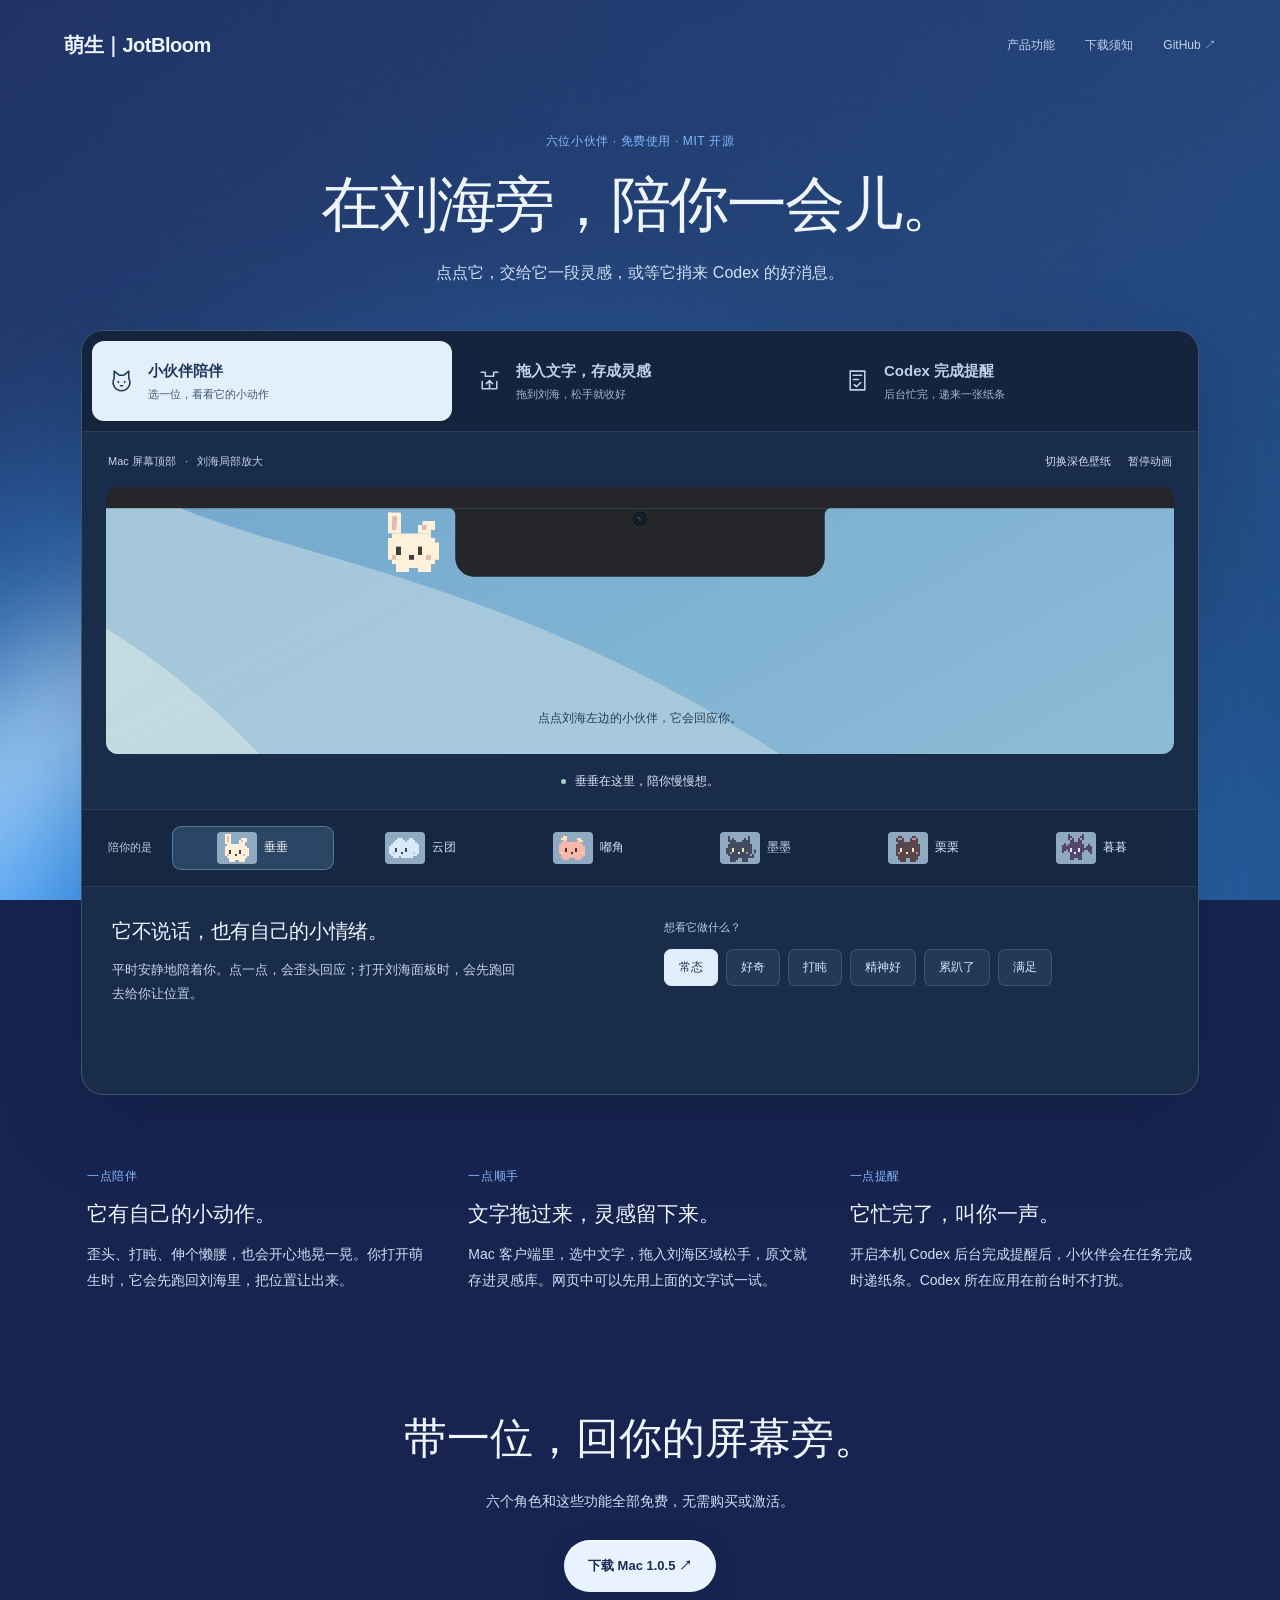
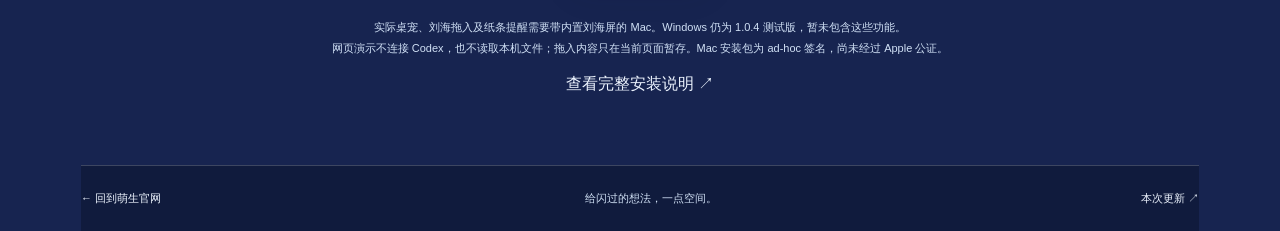
==== companions/index.html @ 6af5e1e6 "Improve text readability and companion interaction previews" ====
<!doctype html><html lang="zh-CN"><head><meta charset="utf-8"><meta name="viewport" content="width=device-width,initial-scale=1"><meta name="color-scheme" content="dark"><title>六位小伙伴 · 萌生 JotBloom</title><meta name="description" content="在网页上体验萌生六个像素小伙伴：选角色、看动作，演示拖入灵感和 Codex 完成提醒。Mac 版免费、MIT 开源。"><link rel="stylesheet" href="../lightfield.css?v=1.0.5-web2"><link rel="stylesheet" href="experience.css?v=1.0.5-web2"><script src="companion-engine.js?v=1.0.5" defer></script><script src="native-renderer.js?v=1.0.5" defer></script><script src="experience.js?v=1.0.5-web2" defer></script></head><body>
<div class="lightfield" aria-hidden="true"><div class="field-sweep"></div><div class="field-ribbon"></div><div class="field-shade"></div><div class="grain"></div></div>
<a class="skip" href="#playground">跳到小伙伴体验</a><header><a class="wordmark" href="../">萌生｜JotBloom</a><nav aria-label="主导航"><a href="../#product">产品功能</a><a href="../#before">下载须知</a><a href="https://github.com/FengLi-AI/JotBloom-Notch-Assistant" target="_blank" rel="noopener noreferrer">GitHub ↗</a></nav></header>
<main class="companions-page">
<section class="companions-intro"><p class="kicker">六位小伙伴 · 免费使用 · MIT 开源</p><h1>在刘海旁，陪你一会儿。</h1><p>点点它，交给它一段灵感，或等它捎来 Codex 的好消息。</p></section>
<section id="playground" class="playground" aria-label="小伙伴互动体验">
  <div class="feature-tabs" role="tablist" aria-label="选择要体验的功能">
    <button type="button" role="tab" id="tab-company" aria-selected="true" aria-controls="panel-company" tabindex="0" data-feature="company"><svg viewBox="0 0 24 24" aria-hidden="true"><path d="M5 10V3l5 4h4l5-4v7a8 8 0 1 1-14 0Z"/><path d="M9 13v1m6-1v1m-4 3h2"/></svg><span><strong>小伙伴陪伴</strong><small>选一位，看看它的小动作</small></span></button>
    <button type="button" role="tab" id="tab-capture" aria-selected="false" aria-controls="panel-capture" tabindex="-1" data-feature="capture"><svg viewBox="0 0 24 24" aria-hidden="true"><path d="M4 4h4v4h8V4h4M12 19V12m-3 3 3-3 3 3M5 13v7h14v-7"/></svg><span><strong>拖入文字，存成灵感</strong><small>拖到刘海，松手就收好</small></span></button>
    <button type="button" role="tab" id="tab-codex" aria-selected="false" aria-controls="panel-codex" tabindex="-1" data-feature="codex"><svg viewBox="0 0 24 24" aria-hidden="true"><path d="M5 3h14v18H5zM8 7h8M8 11h5m-4 5 2 2 4-4"/></svg><span><strong>Codex 完成提醒</strong><small>后台忙完，递来一张纸条</small></span></button>
  </div>
  <div class="stage-toolbar"><span>Mac 屏幕顶部 <span class="toolbar-dot">·</span> 刘海局部放大</span><div><button id="backdrop" type="button" aria-pressed="false">切换深色壁纸</button><button id="pause" type="button" aria-pressed="false">暂停动画</button></div></div>
  <div id="desktop" class="desktop">
    <svg id="capture-svg" viewBox="505 10 500 125" role="group" xmlns="http://www.w3.org/2000/svg" aria-label="Mac 刘海交互体验">
      <defs>
        <linearGradient id="wallpaper" x1="0" y1="0" x2=".85" y2="1"><stop stop-color="#639bc8"/><stop offset=".56" stop-color="#9cc9dc"/><stop offset="1" stop-color="#dde8e5"/></linearGradient>
        <linearGradient id="night-wallpaper" x1="0" y1="0" x2="1" y2="1"><stop stop-color="#122942"/><stop offset=".6" stop-color="#304c76"/><stop offset="1" stop-color="#536987"/></linearGradient>
        <linearGradient id="wallpaper-ribbon" x1="0" y1="0" x2=".8" y2="1"><stop stop-color="#eef4eb" stop-opacity=".48"/><stop offset="1" stop-color="#edf2ee" stop-opacity="0"/></linearGradient>
        <radialGradient id="camera-glass"><stop stop-color="#213b4a"/><stop offset=".5" stop-color="#0b1620"/><stop offset="1" stop-color="#20272c"/></radialGradient>
        <clipPath id="capture-pet-clip"><rect id="capture-pet-window" x="624.5" y="20" width="60.5" height="32"/></clipPath>
        <clipPath id="capture-liquid-clip"><use href="#capture-liquid"/></clipPath>
        <path id="capture-rim-path" d="M0 0C1.65685 0 3 1.34315 3 3V23C3 27.9706 7.02944 32 12 32H167C171.971 32 176 27.9706 176 23V3C176 1.34315 177.343 0 179 0"/>
      </defs>
      <path fill="#242629" d="M0 0H1510V996H0Z"/>
      <path id="screen-wallpaper" fill="url(#wallpaper)" d="M20 20H1490V976H20Z"/>
      <path fill="url(#wallpaper-ribbon)" d="M20 20H540C620 54 803 65 992 290S1412 551 1490 560V976H20Z"/>
      <path fill="url(#wallpaper-ribbon)" d="M370 20C549 69 600 151 688 290S1080 572 1490 752V976H1130C850 780 390 622 345 411S326 150 370 20Z"/>
      <g id="capture-ripples" fill="none" stroke="#b2d5ef" pointer-events="none"><path id="capture-ripple-a"/><path id="capture-ripple-b"/></g>
      <path id="capture-liquid" fill="#08090b" opacity="0" pointer-events="none"/>
      <g clip-path="url(#capture-liquid-clip)" pointer-events="none"><g id="capture-liquid-label" opacity="0"><text id="capture-liquid-text" x="755" y="63.5" text-anchor="middle" font-size="9" fill="#e5e8ed">松手即可收录灵感</text></g></g>
      <g clip-path="url(#capture-pet-clip)"><foreignObject id="pet-position" x="628.5" y="20" width="40" height="32"><canvas xmlns="http://www.w3.org/1999/xhtml" id="walker" width="160" height="128" role="button" tabindex="0" aria-label="点点小伙伴，让它回应你"></canvas></foreignObject></g>
      <foreignObject x="659.5" y="20" width="191" height="50" pointer-events="none"><canvas xmlns="http://www.w3.org/1999/xhtml" id="capture-rim" width="764" height="200" style="display:block;width:191px;height:50px" aria-hidden="true"></canvas></foreignObject>
      <path transform="translate(665.5 20)" fill="#242629" d="M0 0C1.65685 0 3 1.34315 3 3V23C3 27.9706 7.02944 32 12 32H167C171.971 32 176 27.9706 176 23V3C176 1.34315 177.343 0 179 0Z"/>
      <circle cx="755" cy="25" r="3.8" fill="#101315" stroke="#333a3e" stroke-width=".4"/><circle cx="755" cy="25" r="2.9" fill="url(#camera-glass)"/><circle cx="754.3" cy="24.4" r=".6" fill="#53778b" opacity=".5"/>
      <g id="capture-flying-note" opacity="0" pointer-events="none"><rect x="-29" y="-8" width="58" height="16" rx="4" fill="#f3c76a"/><text x="0" y="2.5" text-anchor="middle" font-size="7" fill="#624820">一段灵感</text></g>
      <rect id="notch" x="665.5" y="20" width="179" height="32" fill="transparent" role="button" tabindex="0" aria-label="刘海：拖入文字，或点击查看灵感" aria-expanded="false"/>
      <foreignObject id="mock-panel" x="645" y="52" width="220" height="108" aria-hidden="true" style="display:none"><div xmlns="http://www.w3.org/1999/xhtml" class="library-popover"><div class="library-heading"><strong>灵感库</strong><button id="close-panel" type="button" aria-label="收起灵感库">×</button></div><p id="empty-library">拖一段文字进来，留住刚才的想法。</p><ul id="demo-library"></ul><small>网页暂存 · 刷新后清空</small></div></foreignObject>
    </svg>
    <div class="stage-hint" id="stage-hint">点点刘海左边的小伙伴，它会回应你。</div>
  </div>
  <div class="stage-status"><span class="status-dot" aria-hidden="true"></span><p id="status" role="status" aria-live="polite">垂垂在这里，陪你慢慢想。</p></div>
  <div class="character-bar"><span class="control-label">陪你的是</span><div id="characters" class="character-picker" role="group" aria-label="选择小伙伴"></div></div>
  <div class="feature-panel" id="panel-company" role="tabpanel" aria-labelledby="tab-company">
    <div class="feature-copy"><h2>它不说话，也有自己的小情绪。</h2><p>平时安静地陪着你。点一点，会歪头回应；打开刘海面板时，会先跑回去给你让位置。</p></div>
    <div class="feature-actions"><p class="control-label">想看它做什么？</p><div id="moods" class="mood-picker" role="group" aria-label="选择动作"></div></div>
  </div>
  <div class="feature-panel" id="panel-capture" role="tabpanel" aria-labelledby="tab-capture" hidden>
    <div class="feature-copy"><h2>想法闪过，顺手留下。</h2><p>把右边这段文字拖到上方刘海，出现提示后松手。刘海会收好文字，小伙伴再接住这点灵感。</p><button type="button" id="show-library" class="text-action">查看刚刚收录的灵感 <span id="capture-count">0</span> ↗</button><small>本页暂存，刷新清空。Mac 客户端会保存到灵感库。</small></div>
    <div class="feature-actions"><div class="source-note"><div class="source-heading"><label for="capture-source-text">写一句想留下的话</label><button id="capture-drag-handle" type="button" draggable="true" aria-label="拖动这段文字到刘海">拖到刘海 ↑</button></div><textarea id="capture-source-text" rows="2" maxlength="2000">把零散的想法，做成一个小作品。</textarea></div><button type="button" id="demo-capture" class="action-button">播放一次拖入过程 <span aria-hidden="true">↗</span></button></div>
  </div>
  <div class="feature-panel" id="panel-codex" role="tabpanel" aria-labelledby="tab-codex" hidden>
    <div class="feature-copy"><h2>你先忙，完成了它会告诉你。</h2><p>让 Codex 在后台工作。任务完成，小伙伴会举起纸条；如果你正在查看 Codex，它就安静待着。</p><small>这里是情景演示，不连接你的 Codex。</small></div>
    <div class="feature-actions"><div class="codex-task"><div class="task-heading"><span class="task-mark" aria-hidden="true">›_</span><strong>Codex</strong><span id="task-state">等待演示</span></div><p id="task-detail">帮我整理今天的灵感，生成一份摘要。</p><div class="task-progress"><span id="task-progress"></span></div></div><div class="codex-options"><label><input id="codex-foreground" type="checkbox"> 我正在查看 Codex</label><button type="button" id="demo-notify" class="action-button">模拟任务完成 ↗</button></div></div>
  </div>
  <div id="capture-drag-ghost" aria-hidden="true">一段灵感</div>
</section>
<section class="companion-explanation"><article><p class="kicker">一点陪伴</p><h2>它有自己的小动作。</h2><p>歪头、打盹、伸个懒腰，也会开心地晃一晃。你打开萌生时，它会先跑回刘海里，把位置让出来。</p></article><article><p class="kicker">一点顺手</p><h2>文字拖过来，灵感留下来。</h2><p>Mac 客户端里，选中文字，拖入刘海区域松手，原文就存进灵感库。网页中可以先用上面的文字试一试。</p></article><article><p class="kicker">一点提醒</p><h2>它忙完了，叫你一声。</h2><p>开启本机 Codex 后台完成提醒后，小伙伴会在任务完成时递纸条。Codex 所在应用在前台时不打扰。</p></article></section>
<section class="experience-download"><h2>带一位，回你的屏幕旁。</h2><p>六个角色和这些功能全部免费，无需购买或激活。</p><a class="pill" href="https://github.com/FengLi-AI/JotBloom-Notch-Assistant/releases/download/v1.0.5/JotBloom-1.0.5-universal.dmg">下载 Mac 1.0.5 ↗</a><p class="experience-footnote">实际桌宠、刘海拖入及纸条提醒需要带内置刘海屏的 Mac。Windows 仍为 1.0.4 测试版，暂未包含这些功能。<br>网页演示不连接 Codex，也不读取本机文件；拖入内容只在当前页面暂存。Mac 安装包为 ad-hoc 签名，尚未经过 Apple 公证。</p><a class="text-link" href="../#before">查看完整安装说明 ↗</a></section>
<footer class="experience-footer"><a href="../">← 回到萌生官网</a><span>给闪过的想法，一点空间。</span><a href="https://github.com/FengLi-AI/JotBloom-Notch-Assistant/releases/tag/v1.0.5">本次更新 ↗</a></footer>
</main></body></html>
---- lightfield.css ----
/* New standalone direction: atmospheric blue light, editorial scale, natural scroll. */
:root{--ink:#eef5ff;--muted:#b6c5e0;--blue:#86b9ff;--green:#85e5bd;--night:#172450;--progress:0;--mx:0px;--my:0px;color-scheme:dark;font-family:"Avenir Next","PingFang SC","Helvetica Neue",sans-serif;color:var(--ink);background:var(--night)}
*{box-sizing:border-box}html{scroll-behavior:smooth}body{margin:0;overflow-x:clip}button,a{-webkit-tap-highlight-color:transparent}button,input{font:inherit}button{cursor:pointer}button,a{color:inherit}a{text-decoration:none}button{border:0}h1,h2,h3,p{margin:0}button:focus-visible,a:focus-visible,summary:focus-visible{outline:2px solid #a9d3ff;outline-offset:6px}button:disabled{cursor:default}.skip{position:fixed;top:-100px;background:var(--ink);color:var(--night);padding:14px;z-index:100}.skip:focus{top:12px}
.lightfield{position:fixed;inset:0;z-index:-2;background:linear-gradient(160deg,#15214e,#1b2d5b 65%,#223769);overflow:hidden;pointer-events:none}.sky-light{position:absolute;left:12%;top:16%;width:76%;height:75%;background:radial-gradient(ellipse,#2e7fff30,transparent 65%);transform:translate(var(--mx),var(--my))}.horizon{position:absolute;left:-25%;width:150%;height:85%;bottom:calc(-54% + var(--progress)*32%);border-radius:50%;background:radial-gradient(ellipse at 50% 18%,#0988ff 0%,#278aff 26%,#a9d5f4 50%,#d1dae4 68%,transparent 76%);filter:blur(48px);transform:translateX(calc(var(--mx)*.3));opacity:.94}.grain{position:absolute;inset:0;opacity:.045;background-image:url("data:image/svg+xml,%3Csvg viewBox='0 0 180 180' xmlns='http://www.w3.org/2000/svg'%3E%3Cfilter id='n'%3E%3CfeTurbulence type='fractalNoise' baseFrequency='.8' numOctaves='3' stitchTiles='stitch'/%3E%3C/filter%3E%3Cpath fill='white' filter='url(%23n)' opacity='.8' d='M0 0h180v180H0z'/%3E%3C/svg%3E")}
header{height:90px;position:absolute;inset:0 5% auto;display:flex;justify-content:space-between;align-items:center;z-index:4}.wordmark{font-size:20px;font-weight:600;letter-spacing:-.5px;display:inline-flex;align-items:baseline;gap:10px}.wordmark span{font-size:15px;font-weight:400;opacity:.55;letter-spacing:-.5px}nav{display:flex;align-items:center;gap:30px;font-size:12px;color:#c3d2ed}.text-link{background:none;padding:8px 0;font-size:inherit}.text-link:hover,nav a:hover{color:white}
.opening{min-height:100svh;position:relative;display:flex;align-items:flex-end;padding:0 5% 50px}.scroll-whisper{position:absolute;top:21%;left:50%;transform:translateX(-50%);font-size:11px;color:#bdcff2;white-space:nowrap;display:flex;gap:10px;align-items:center}.scroll-whisper span{display:inline-block;animation:invite 2.4s ease-in-out infinite}@keyframes invite{50%{transform:translateY(5px)}}
.hero-bottom{display:grid;grid-template-columns:1fr 270px;gap:70px;align-items:end;width:100%;position:relative;z-index:2}.kicker{font-size:12px;line-height:1.6;letter-spacing:.6px;color:var(--blue)}.opening .kicker{color:var(--green);margin-bottom:18px}.spark{margin-right:7px}.opening h1{font-size:clamp(52px,6.1vw,94px);font-weight:500;line-height:1.04;letter-spacing:-.065em;color:#d5e6ff}.hero-sub{font-size:clamp(20px,2.6vw,38px);letter-spacing:-1px;color:#c0d6f0a8;margin-top:22px}.hero-aside{padding-bottom:5px}.hero-aside p{font-size:17px;line-height:1.85;color:#d1e1f8;margin-bottom:24px}.pill{display:inline-flex;justify-content:center;align-items:center;gap:30px;padding:17px 24px;border-radius:40px;background:#e9f3ff;color:#172b55;font-size:13px;font-weight:600;box-shadow:0 2px 0 #ffffff60 inset,0 7px 30px #04102912;transition:background .2s,transform .2s}.pill:hover{background:white;transform:translateY(-2px)}.hero-aside small{display:block;color:#c4d9f0b0;font-size:10px;margin-top:16px}
.sculpture{position:absolute;top:28%;left:50%;width:245px;height:165px;transform:translateX(-50%) translateY(calc(var(--progress)*70px)) rotateY(-20deg);perspective:850px;transform-style:preserve-3d;opacity:calc(1 - var(--progress)*.7);pointer-events:none}.glass-panel{position:absolute;inset:0;border-radius:16px 16px 50px 50px;border:1px solid #ebf8ff82;background:linear-gradient(115deg,#e5f8ff4d,#92b4eb12 48%,#d7edff73);box-shadow:inset 6px 0 18px #eaf7ff70,inset -10px -6px 15px #76a3da45,0 15px 50px #020d2840;transform:rotateY(-22deg) rotateX(10deg) translateZ(15px);backdrop-filter:blur(5px)}.panel-camera{width:64px;height:14px;border-radius:0 0 10px 10px;background:#182856b0;position:absolute;top:0;left:50%;transform:translateX(-50%)}.glass-panel svg{width:58px;height:58px;position:absolute;left:25px;top:24px;fill:none;stroke:#e5f5ff;stroke-width:1.8;filter:drop-shadow(0 0 9px #d9f7ff)}.glass-line{height:3px;border-radius:4px;background:#cce5ff91;position:absolute;left:33px;right:33px;top:108px}.glass-line.short{top:125px;right:99px;opacity:.45}.orbit{position:absolute;width:120px;height:155px;border-radius:50%;border:1px solid #c3d8ff42;background:linear-gradient(90deg,#f1f9ff80,#588be01a);box-shadow:inset 6px 1px 12px #f0fbff6a;transform:rotateY(65deg)}.orbit-back{left:-37px;top:8px;transform:translateZ(-50px) rotateY(65deg);opacity:.55}.orbit-front{right:-66px;top:4px;opacity:.65}.orbit-edge{right:-99px;width:35px;opacity:.28}
.story{padding:180px 24px 160px;min-height:830px;position:relative}.story-copy{max-width:385px;margin:auto}.story h2{font-size:29px;font-weight:500;line-height:1.45;letter-spacing:-.7px;margin:20px 0 28px}.story-copy>p:not(.kicker){font-size:16px;line-height:1.9;color:#c7d5ec;margin-top:22px}.story-copy>p.soft{color:#9bb9e3}.story-mark{display:flex;justify-content:center;gap:5px;margin-top:60px}.story-mark span{height:15px;width:11px;background:linear-gradient(90deg,#effaffae,#bacdf126);border-radius:50%;box-shadow:0 0 8px #c7e9ff29}.story-mark span:nth-child(2){width:6px}.story-mark span:nth-child(3){width:3px}
.product{max-width:1120px;margin:auto;padding:60px 35px 130px}.section-title{text-align:center}.section-title h2,.shortcut h2{font-size:clamp(38px,4.5vw,68px);font-weight:500;line-height:1.16;letter-spacing:-2.5px;margin-top:24px}.product-tabs{display:flex;justify-content:center;gap:10px;margin:0 auto 22px;flex-wrap:wrap}.product-tabs button{padding:11px 21px;background:transparent;color:#e3edfa;border-radius:30px;font-size:13px;transition:background .25s,color .25s}.product-tabs button:hover{background:#ffffff0d}.product-tabs button[aria-selected=true]{background:#dcecff;color:#18305d}.feature-caption{text-align:center;max-width:580px;margin:45px auto 20px;min-height:80px}.feature-caption h3{font-weight:500;font-size:19px;margin-bottom:10px}.feature-caption p{font-size:14px;line-height:1.85;color:#b9cce8}.stage{position:relative;padding:18px 22px 24px;border:1px solid #d2e7ff30;border-radius:26px;background:linear-gradient(125deg,#bcd8ff16,#599de616);box-shadow:0 40px 70px #03103236,inset 0 1px #ffffff18;perspective:1000px}.stage-bar{font-size:10px;letter-spacing:1px;display:flex;justify-content:space-between;color:#b3c9ea;padding:0 3px 17px}.screenshot-button{position:relative;z-index:1;display:block;width:100%;padding:0;border-radius:15px;background:#111822;overflow:hidden}.screenshot-button img{display:block;width:100%;height:auto;max-height:490px;object-fit:contain;transition:opacity .18s}.stage-floor{position:absolute;left:10%;right:10%;bottom:-25px;height:80px;background:#248cff42;filter:blur(35px);z-index:-1}.stage-caption{display:flex;align-items:center;justify-content:space-between;padding:20px 6px;font-size:10px;color:#aabfdf}.stage-caption button{font-size:12px}
.more{padding:80px 5% 130px;max-width:1300px;margin:auto}.three-notes{display:grid;grid-template-columns:repeat(3,1fr);gap:65px;margin:70px auto 0;max-width:1060px}.note-symbol{font-size:33px;font-weight:300;color:#b9d7ff}.three-notes h3{font-size:18px;font-weight:500;margin:20px 0 15px}.three-notes p{font-size:14px;line-height:1.9;color:#b9cbe6}
.shortcut{text-align:center;padding:100px 24px 150px}.shortcut .kicker{font-size:17px;letter-spacing:-.3px}.keys{display:flex;justify-content:center;align-items:center;gap:25px;margin:55px auto 28px;perspective:800px}.keys kbd{width:115px;height:105px;padding:18px;border-radius:19px;background:linear-gradient(140deg,#475978,#17243d);border:1px solid #97b9e650;box-shadow:0 7px 0 #111c31,0 12px 0 #7188a947,0 25px 35px #020d2c50,inset 0 1px 2px #ffffff35;display:flex;flex-direction:column;align-items:flex-start;justify-content:space-between;font:inherit;transform:rotateX(18deg);transition:transform .3s}.keys kbd:hover{transform:rotateX(18deg) translateY(5px)}.keys kbd span{font-size:30px}.keys kbd small{font-size:11px;opacity:.6}.keys kbd.space-key{width:240px}.keys .space-key span{font-size:20px;align-self:center;margin-top:10px}.keys b{font-weight:300;color:#8fb2e3}.shortcut-note{color:#b1c6e4;font-size:12px;margin-bottom:35px}
.before{max-width:1130px;padding:90px 35px 150px;margin:auto;display:grid;grid-template-columns:1fr 1.4fr;gap:95px;border-top:1px solid #b5d0fa25}.before-heading h2{font-size:42px;font-weight:500;line-height:1.3;letter-spacing:-1px;margin:20px 0 25px}.before-heading>p:last-child{font-size:13px;line-height:1.9;color:#b9cbe5}.questions details{border-bottom:1px solid #b5d0fa24;padding:23px 0}.questions summary{cursor:pointer;list-style:none;display:flex;align-items:center;justify-content:space-between;font-size:16px}.questions summary::-webkit-details-marker{display:none}.questions summary:after{content:'+';font-weight:300;color:var(--blue);font-size:22px}.questions details[open] summary:after{content:'−'}.questions details p{font-size:14px;line-height:1.85;margin-top:17px;color:#b8cbe7}
footer{background:#101b3be0;padding:65px 7% 25px}.footer-intro h2{font-size:28px;font-weight:500;margin:30px 0 17px;letter-spacing:-.5px}.footer-intro p{font-size:14px;color:#a9bfdf;line-height:1.8}.contact{display:grid;grid-template-columns:repeat(4,1fr);gap:30px;margin:50px 0 65px}.contact span{font-size:11px;color:#7e9bc8}.contact p{font-size:13px;color:#b6c8e3;margin-top:15px}.footer-bottom{border-top:1px solid #adc8ef1c;padding-top:23px;display:flex;gap:30px;align-items:center;font-size:11px;color:#95afd6}.footer-bottom>span{margin-right:auto}
dialog{color:var(--ink);border:1px solid #b6d3fc40;background:#182953;border-radius:24px;padding:38px;max-width:480px;width:calc(100% - 40px);box-shadow:0 30px 100px #0006}dialog::backdrop{background:#030b23bf;backdrop-filter:blur(12px)}.close{position:absolute;right:14px;top:12px;width:36px;height:36px;color:#cddffc;font-size:26px;background:transparent;border-radius:50%}.message-dialog h2{font-size:26px;margin:20px 0;font-weight:500}.message-dialog>p:not(.kicker){font-size:14px;line-height:1.9;color:#bed2ee;margin-bottom:28px}.image-dialog{max-width:1200px;padding:48px 18px 18px;background:#101b31}.image-dialog img{display:block;width:100%;max-height:78svh;object-fit:contain}.image-dialog p{text-align:center;font-size:11px;color:#a8bbd8;margin-top:15px}
.js .reveal{opacity:0;transform:translateY(24px);transition:opacity .85s ease,transform .85s cubic-bezier(.16,1,.3,1)}.js .reveal.visible{opacity:1;transform:none}
@media(min-width:1500px){.opening{padding-bottom:65px}.sculpture{top:30%;transform:translateX(-50%) scale(1.25)}.hero-bottom{grid-template-columns:1fr 320px}}
@media(max-width:900px){.hero-bottom{grid-template-columns:1fr 225px;gap:35px}.opening h1{font-size:66px}.hero-aside p{font-size:14px}.sculpture{top:26%;transform:translateX(-50%) scale(.8)}.hero-sub{font-size:24px}.three-notes{gap:30px}.before{gap:40px}.contact{grid-template-columns:repeat(2,1fr)}}
@media(max-width:600px){header{height:74px;inset-inline:24px}.wordmark{font-size:18px}.wordmark span{font-size:12px}nav{gap:18px;font-size:11px}nav>a:nth-child(2){display:none}.opening{min-height:850px;min-height:max(850px,100svh);padding:0 25px 45px}.scroll-whisper{top:14%;font-size:10px}.sculpture{top:24%;transform:translateX(-50%) scale(.65)}.hero-bottom{grid-template-columns:1fr;gap:30px}.opening h1{font-size:55px;line-height:1.12}.opening .kicker{font-size:10px;letter-spacing:0}.hero-sub{font-size:21px;line-height:1.5;margin-top:17px}.hero-aside{display:flex;flex-wrap:wrap;align-items:center;gap:18px}.hero-aside p{font-size:12px;margin:0}.hero-aside .pill{padding:14px 19px;gap:15px;font-size:12px}.hero-aside small{width:100%;margin:0;font-size:9px}.story{padding:110px 38px 90px;min-height:auto}.story h2{font-size:27px}.story-copy>p:not(.kicker){font-size:15px}.product{padding:50px 18px 70px}.section-title h2,.shortcut h2{font-size:40px;letter-spacing:-1.5px}.product-tabs{gap:3px;margin:0 auto 18px}.product-tabs button{font-size:12px;padding:10px 14px}.feature-caption{padding-inline:9px;min-height:110px;margin:32px auto 16px}.feature-caption h3{font-size:18px}.feature-caption p{font-size:13px}.stage{padding:13px 10px 12px;border-radius:17px}.stage-bar{font-size:8px;padding-bottom:12px}.screenshot-button{border-radius:8px}.more{padding:65px 32px}.three-notes{grid-template-columns:1fr;gap:38px;margin-top:45px}.three-notes article{border-bottom:1px solid #aac8ef1a;padding-bottom:30px}.three-notes h3{margin-top:12px}.shortcut{padding:70px 22px 90px}.keys{gap:16px;margin-top:40px}.keys kbd{width:90px;height:85px;padding:14px;border-radius:15px}.keys kbd.space-key{width:180px}.keys kbd span{font-size:25px}.before{grid-template-columns:1fr;gap:28px;padding:65px 26px 85px}.before-heading h2{font-size:35px}.before-heading h2 br{display:none}.questions summary{font-size:15px}.questions details p{font-size:13px}footer{padding:45px 26px 20px}.footer-intro h2{font-size:24px}.contact{gap:28px 18px;margin-bottom:45px}.contact p{font-size:11px}.footer-bottom{flex-wrap:wrap;gap:18px}.footer-bottom>span{width:100%}.horizon{height:90%;filter:blur(35px)}}
@media(prefers-reduced-motion:reduce){html{scroll-behavior:auto}*,*::before,*::after{animation:none!important;transition:none!important}.js .reveal{opacity:1;transform:none}.sculpture{opacity:1}.sky-light,.horizon{transform:none}}
@media(max-width:600px){.opening h1{font-size:clamp(32px,10vw,44px);letter-spacing:-.055em}.hero-sub{font-size:19px}.hero-bottom{gap:32px}}

/* Own product silhouette; no borrowed emblem or orbit motifs. */
.hero-product{position:absolute;top:25%;left:50%;width:350px;transform:translateX(-50%);perspective:900px;text-align:center;z-index:3}
.screen-edge{height:14px;display:flex;align-items:flex-start;justify-content:center;gap:0}.screen-edge span{width:92px;border-top:1px solid #acc9fa50}.screen-edge i{width:66px;height:13px;border-radius:0 0 10px 10px;background:#0a142a;box-shadow:0 0 0 1px #89a9d32b}
.hero-native{position:relative;border-radius:0 0 18px 18px;overflow:hidden;transform:rotateX(8deg);transform-origin:top;box-shadow:0 22px 48px #030d2b65,0 0 0 1px #b7d7ff48;transition:transform .4s}.hero-native img{width:100%;display:block}.native-reflection{position:absolute;inset:0;background:linear-gradient(125deg,#afd9ff12,transparent 40%);pointer-events:none}.hero-product:hover .hero-native{transform:rotateX(0)}.hero-product-caption{display:block;font-size:10px;letter-spacing:.5px;color:#a8c4e9;margin-top:17px}
.optical-line{display:block}.optical-run{display:inline-block;max-width:100%;white-space:nowrap}
.feature-caption{max-width:860px;width:100%;padding:0 14px;box-sizing:border-box;min-height:90px;margin-bottom:30px}
.feature-caption h3,.caption-measure h3{font-size:19px;font-weight:500;line-height:1.5;margin:0 0 12px}.feature-caption p,.caption-measure p{font-size:14px;line-height:1.85;color:#b9cce8;margin:0;text-wrap:balance;word-break:normal;overflow-wrap:break-word}
.caption-measure{position:absolute;left:-10000px;top:0;visibility:hidden;padding:0 14px;box-sizing:border-box;text-align:center}.screenshot-button{height:clamp(260px,40vw,490px);display:grid;place-items:center}.screenshot-button img{height:100%;max-height:100%;width:100%;object-fit:contain}
/* A broad moving light band and an opposing edge highlight traverse the full page. */
.lightfield{background:linear-gradient(145deg,#101b3b,#17274d 55%,#102044)}
.field-sweep{position:absolute;width:175vw;height:180vh;left:-38vw;top:38vh;border-radius:48%;background:radial-gradient(ellipse at 50% 48%,#187cf2 0%,#267ce3 16%,#478cdc 27%,#8cb9e5 35%,#2465b088 47%,transparent 63%);filter:blur(48px);transform:translate3d(var(--sweep-x,-22vw),var(--sweep-y,-5vh),0) rotate(var(--field-angle,-24deg));will-change:transform;opacity:.82}
.field-ribbon{position:absolute;width:150vw;height:115vh;left:-25vw;top:90vh;border-radius:50%;background:radial-gradient(ellipse at 50% 48%,transparent 40%,#99d6f18a 49%,#2879d380 55%,transparent 65%);filter:blur(35px);transform:translate3d(calc(var(--sweep-x,-22vw)*-.6),var(--ribbon-y,52vh),0) rotate(calc(var(--field-angle,-24deg)*-1));will-change:transform;opacity:.6}
.field-shade{position:absolute;inset:0;background:linear-gradient(90deg,#0b183829,transparent 30%,#0d193529 65%,transparent),linear-gradient(0deg,#0b17302e,transparent 50%);pointer-events:none}
@media(max-width:900px){.hero-product{top:25%;width:290px}}
@media(max-width:600px){.hero-product{top:23%;width:260px}.hero-product-caption{font-size:9px}.feature-caption{padding:0 4px}.feature-caption h3,.caption-measure h3{font-size:clamp(14px,4.4vw,18px);line-height:1.6}.feature-caption p,.caption-measure p{font-size:13px}.caption-measure{padding:0 4px}.screenshot-button{height:260px}.field-sweep{width:250vw;left:-75vw;filter:blur(32px)}.field-ribbon{width:220vw;left:-60vw;filter:blur(24px)}}
@media(prefers-reduced-motion:reduce){.field-sweep,.field-ribbon{will-change:auto}}

/* A small, thick glass JotBloom: one silhouette, no side circles or borrowed mark. */
.bloom-toy{--shine-x:38%;--shine-y:24%;position:absolute;top:27%;left:50%;width:238px;height:182px;transform:translateX(-50%);perspective:950px;z-index:3;border-radius:28px;outline-offset:12px}
.toy-float,.toy-tilt{position:relative;width:100%;height:100%;transform-style:preserve-3d}.toy-float{animation:bloom-hover 7s ease-in-out infinite}.toy-tilt{transform:rotateX(7deg) rotateY(-12deg) rotateZ(-2deg)}
@keyframes bloom-hover{0%,100%{transform:translateY(0)}50%{transform:translateY(-7px)}}
.toy-depth{position:absolute;inset:1px -4px -4px 2px;border-radius:25px 25px 50px 50px;background:linear-gradient(130deg,#d9f1ff91,#6eacdd43 42%,#cce9ff9c);transform:translateZ(-9px);box-shadow:4px 17px 35px #0a285f38,inset -2px -2px 3px #e2f6ffc9}
.toy-face{position:absolute;inset:0;border-radius:25px 25px 50px 50px;overflow:hidden;border:1px solid #e4f5ff9c;background:radial-gradient(ellipse at var(--shine-x) var(--shine-y),#eefaff52,transparent 67%),linear-gradient(135deg,#d5eeff38,#87baff18 43%,#a1d4ff29 72%,#e0f6ff52);backdrop-filter:blur(9px) saturate(1.15);box-shadow:inset 2px 2px 3px #ffffff80,inset -2px -2px 4px #e2f6ff85,inset 8px 0 15px #d3eeff19,inset 0 -10px 20px #d4ecff18,0 0 0 .5px #b9e5ff6b}
.toy-rim{position:absolute;inset:5px;border:1px solid #eaf7ff25;border-radius:21px 21px 45px 45px;box-shadow:inset 0 1px #ffffff24;pointer-events:none}
.toy-notch{position:absolute;top:-1px;left:50%;transform:translateX(-50%);width:70px;height:18px;border-radius:0 0 12px 12px;background:linear-gradient(#244474b3,#32578599);box-shadow:0 1px 0 #e7f6ff4d,inset 0 -2px 4px #112a5a24;display:grid;place-items:center}.toy-notch i{height:3px;width:14px;border-radius:4px;background:#c5e8ff40;box-shadow:0 1px #0c285025}
.toy-leaf{position:absolute;left:29px;top:32px;width:48px;height:48px;fill:none;stroke:#edfaff;stroke-width:1.7;stroke-linecap:round;stroke-linejoin:round;filter:drop-shadow(0 1px 1px #153b7833) drop-shadow(0 0 5px #d9f6ff45)}
.toy-writing{position:absolute;top:118px;left:33px;right:33px;display:grid;gap:13px}.toy-writing i{display:block;height:3px;border-radius:5px;background:linear-gradient(90deg,#f2fbffc9,#daefffa8);box-shadow:0 1px 1px #38649c3d,0 -1px 1px #ffffff21}.toy-writing i:last-child{width:66%;opacity:.48;height:2.5px}
.toy-sheen{position:absolute;inset:0;background:linear-gradient(115deg,transparent 5%,#ffffff12 25%,#ffffff04 37%,transparent 47%,#d8f5ff10 91%,#f5fbff38);pointer-events:none;transform:translateX(calc((var(--shine-x) - 38%)*.15))}.toy-glint{position:absolute;top:0;left:20px;width:55%;height:1px;background:linear-gradient(90deg,transparent,#fffaffc4,transparent)}
.bloom-toy:active .toy-float{animation-play-state:paused}
/* Restore the cleaner luminous blue palette while keeping full-document motion. */
.lightfield{background:linear-gradient(145deg,#203365 0%,#24477d 55%,#205390 100%)}
.field-sweep{background:radial-gradient(ellipse at 50% 48%,#158aff 0%,#248dff 18%,#64b3ff 29%,#abd9ff 37%,#348ce77d 49%,transparent 64%);opacity:.95;filter:blur(42px)}
.field-ribbon{background:radial-gradient(ellipse at 50% 48%,transparent 38%,#c4e9ffb3 48%,#48a4f68c 55%,transparent 66%);opacity:.72}
.field-shade{background:linear-gradient(90deg,#1833620a,transparent 35%,#1b396a10 65%,transparent)}
.grain{opacity:.016}.story-copy>p:not(.kicker),.three-notes p,.feature-caption p{color:#d0e0f5}.hero-sub{color:#c6e0ffbc}
@media(min-width:1500px){.bloom-toy{top:28%;width:270px;height:204px}.toy-writing{top:137px}.toy-leaf{width:54px;height:54px;top:38px}}
@media(max-width:900px){.bloom-toy{width:216px;height:171px;top:26%}.toy-writing{top:110px}}
@media(max-width:600px){.bloom-toy{top:25%;width:210px;height:168px}.toy-leaf{left:25px;top:31px;width:43px;height:43px}.toy-writing{left:29px;right:29px;top:108px}.field-sweep{filter:blur(30px)}}
@media(prefers-reduced-motion:reduce){.toy-float{animation:none}.toy-tilt{transform:rotateX(7deg) rotateY(-12deg) rotateZ(-2deg)!important}}
.wordmark{white-space:nowrap}
.github-link{padding:9px 15px;border:1px solid #c3d2ed66;border-radius:22px;white-space:nowrap;transition:background .2s}
.github-link:hover{background:#c3d2ed1a}
.download-thanks-actions{display:flex;align-items:center;flex-wrap:wrap;gap:18px}
.download-fallback{display:inline-block;margin-top:22px;font-size:12px;color:#bed2ee;text-decoration:underline;text-underline-offset:4px}
@media(max-width:600px){header nav{gap:12px}header nav>a[href="#product"]{display:none}.github-link{padding:8px 11px}header .wordmark{font-size:16px}}
.toy-version{position:absolute;left:33px;top:46px;font-size:13px;font-weight:500;letter-spacing:.5px;color:#edfaff;text-shadow:0 1px 8px #bce4ff55}
.contact p{line-height:1.9;overflow-wrap:anywhere}
.contact a{transition:color .2s;text-underline-offset:4px}
.contact a:hover{color:#fff;text-decoration:underline}
.contact small{font-size:11px;color:#8faed5}
@media(max-width:600px){.toy-version{left:29px;top:43px;font-size:12px}}

/* Equal platform choices share one clear, free download area. */
.hero-bottom{grid-template-columns:minmax(0,1fr) 360px;gap:48px}
.hero-aside .free-note{display:flex;align-items:center;gap:0;margin:0 0 15px;font-size:14px;line-height:1.4;color:rgba(255,255,255,.7)}
.free-note strong{font-size:inherit;font-weight:600;color:#fff}
.download-pair{display:grid;grid-template-columns:repeat(2,minmax(0,1fr));gap:10px;width:100%;max-width:390px}
.download-pair .pill{width:100%;min-width:0;gap:10px;padding:17px 12px;white-space:nowrap}
.hero-aside small{line-height:1.8;font-size:10px;max-width:360px}
.shortcut .download-pair{margin-inline:auto}.shortcut-note{line-height:1.9}
.questions{border-top:1px solid #b5d0fa24;align-self:start;overflow-anchor:none}
.questions details>div{display:flow-root}
.questions details[data-expanded="false"] summary:after{content:'+'}
.questions details[data-expanded="true"] summary:after{content:'−'}
@media(min-width:1500px){.hero-bottom{grid-template-columns:minmax(0,1fr) 390px}}
@media(min-width:601px) and (max-width:1050px){.hero-bottom{grid-template-columns:minmax(0,1fr) 310px;gap:24px}.opening h1{font-size:clamp(40px,6.5vw,66px)}.download-pair .pill{font-size:12px;padding-inline:8px;gap:7px}}
@media(max-width:600px){.hero-bottom{grid-template-columns:1fr;gap:28px}.hero-aside{display:block}.hero-aside>p:first-child{margin-bottom:14px}.hero-aside .free-note{margin-bottom:12px}.hero-aside .download-pair .pill{padding:15px 10px;gap:8px;font-size:12px}.hero-aside small{margin-top:12px}.download-pair{max-width:100%}}

/* Product screenshots have their own appearance setting; the website keeps its light-field identity. */
.preview-theme{display:flex;gap:4px;flex-shrink:0;background:#07112550;padding:4px;border:1px solid #ffffff18;border-radius:16px}
.preview-theme button{min-width:54px;min-height:30px;padding:5px 12px;border-radius:12px;background:transparent;color:#bbcee9;font:inherit;font-size:12px;letter-spacing:0;transition:background .3s,color .3s,box-shadow .3s}
.preview-theme button[aria-pressed="true"]{color:#fff;background:linear-gradient(120deg,#4b6df2,#188edb);box-shadow:inset 0 1px #ffffff29}
.preview-theme button:focus-visible{outline:2px solid #a2ceff;outline-offset:3px}
.stage-bar{align-items:center;gap:12px;padding-bottom:14px}.stage-bar>span{display:flex;gap:12px;flex-wrap:wrap}
.screenshot-button{background:#14171d;transition:background .36s}.screenshot-button[data-theme="light"]{background:#f6f7f9}
.screenshot-button img{height:clamp(230px,44vw,520px);max-height:none;object-fit:contain}
@media(max-width:600px){.stage{padding:12px 10px 16px}.stage-bar{font-size:9px}.stage-bar>span{gap:4px;flex-direction:column}.preview-theme button{min-width:46px;padding:5px 8px}.stage-caption{gap:12px;line-height:1.6}.product-tabs{gap:4px}.product-tabs button{padding:9px 12px}}
@media(prefers-reduced-motion:reduce){.preview-theme button,.screenshot-button{transition:none}}

.companion-feature{max-width:1080px;margin:auto;padding:45px 30px 110px;text-align:center}.companion-lineup{display:flex;justify-content:center;gap:20px;margin:45px 0 28px;flex-wrap:wrap}.companion-lineup figure{margin:0;min-width:95px}.companion-lineup canvas{width:100px;height:80px}.companion-lineup figcaption{font-size:12px;color:#d0e0f5;margin-top:10px}.companion-summary{font-size:16px;line-height:1.9;color:#d0e0f5;margin:0 auto 28px;max-width:650px}.companion-platform{font-size:11px;line-height:1.8;color:#d0e0f5;margin:20px auto 0;max-width:600px}@media(max-width:700px){.companion-lineup{display:grid;grid-template-columns:repeat(3,1fr);gap:24px 8px}.companion-lineup figure{min-width:0}.companion-summary{font-size:14px}.companion-feature{padding:30px 22px 80px}header nav{gap:14px;font-size:10px}}

@media(max-width:700px){body>header nav a[href="companions/"]{display:inline}body>header nav a[href="#before"]{display:none}}
---- companions/experience.css ----
/* The blue light belongs to the site; controls sit on a quiet, readable surface. */
.companions-page{max-width:1190px;margin:auto;padding:132px 36px 0;color:#eef5ff}
.companions-intro{margin-bottom:42px;text-align:center}.companions-intro h1{font-size:clamp(34px,4.8vw,60px);font-weight:500;letter-spacing:-2px;line-height:1.2;margin:18px 0}.companions-intro>p:not(.kicker){font-size:16px;line-height:1.8;color:#d0e0f5}
.playground{--surface:#192c49;--soft:#bacee6;overflow:hidden;border:1px solid #afc9e940;border-radius:22px;background:var(--surface);box-shadow:0 28px 80px #07152b38;scroll-margin-top:24px}
.playground button{font:inherit}.playground [hidden]{display:none!important}.playground button:focus-visible,.playground textarea:focus-visible,.playground [tabindex]:focus-visible{outline:2px solid #92c6ff;outline-offset:3px}.playground button:disabled{opacity:.55;cursor:default}
.feature-tabs{display:grid;grid-template-columns:repeat(3,1fr);padding:10px;gap:8px;border-bottom:1px solid #b7cde723;background:#14243d}.feature-tabs>button{display:flex;align-items:center;gap:14px;padding:19px 17px;text-align:left;background:transparent;color:#bdd0e7;border-radius:12px;transition:background .18s,color .18s}.feature-tabs>button:hover{background:#253c5c;color:#f4f8ff}.feature-tabs>button[aria-selected=true]{background:#e4effc;color:#203a5d}.feature-tabs svg{width:25px;height:25px;flex-shrink:0;fill:none;stroke:currentColor;stroke-width:1.5;stroke-linecap:round;stroke-linejoin:round}.feature-tabs strong{display:block;font-size:15px;font-weight:600;line-height:1.4}.feature-tabs small{display:block;font-size:11px;margin-top:6px;opacity:.85}
.stage-toolbar{display:flex;align-items:center;justify-content:space-between;gap:16px;padding:18px 26px 14px;font-size:11px;color:#c0d2e8}.stage-toolbar>div{display:flex;gap:17px}.stage-toolbar button{padding:4px 0;background:transparent;color:#d0e0f5;font-size:11px}.stage-toolbar button:hover{color:white;text-decoration:underline}.toolbar-dot{padding:0 6px}
.desktop{position:relative;margin:0 24px;overflow:hidden;border-radius:12px;background:#242629;isolation:isolate}.desktop svg{display:block;width:100%;height:auto;touch-action:pan-y}#walker{display:block;width:40px;height:32px;cursor:pointer;image-rendering:pixelated}#notch{cursor:pointer}#notch:focus-visible{stroke:#a2cfff;stroke-width:1;outline:none}.stage-hint{position:absolute;bottom:26px;left:18px;right:18px;text-align:center;color:#263d55;font-size:12px;line-height:1.6;pointer-events:none}.desktop.night .stage-hint{color:#e3edf9}
.stage-status{display:flex;align-items:center;justify-content:center;gap:9px;min-height:55px;padding:13px 26px;color:#e0ebf9;font-size:12px;line-height:1.65}.status-dot{width:5px;height:5px;border-radius:50%;background:#a4d2be;flex-shrink:0}
.character-bar{display:flex;align-items:center;gap:20px;padding:16px 26px;border-top:1px solid #b7cde71c;border-bottom:1px solid #b7cde71c;background:#162841}.control-label{font-size:11px;color:#bacee6;flex-shrink:0}.character-picker{display:flex;flex:1;justify-content:space-between;gap:6px}.character-picker button{display:flex;align-items:center;justify-content:center;gap:7px;flex:1;border:1px solid transparent;background:transparent;padding:5px 10px;border-radius:9px;font-size:12px;color:#d0e0f5;transition:background .15s}.character-picker button:hover{background:#2b4160}.character-picker button[aria-pressed=true]{border-color:#9ec4ef65;background:#2b4565;color:#fff}.character-picker canvas{width:40px;height:32px;image-rendering:pixelated;background:#90abc1;border-radius:4px}
.feature-panel{display:grid;grid-template-columns:1fr 1fr;gap:48px;padding:30px 30px 32px;min-height:207px;align-items:start}.feature-copy h2{font-size:20px;line-height:1.45;letter-spacing:-.3px;font-weight:500;margin:0 0 12px}.feature-copy>p{font-size:13px;line-height:1.85;color:#c4d6eb;max-width:410px}.feature-copy small{font-size:10px;color:#bacee6;line-height:1.7;display:block;margin-top:13px}.feature-actions>.control-label{margin:3px 0 14px}.mood-picker{display:flex;flex-wrap:wrap;gap:8px}.mood-picker button{padding:9px 14px;border-radius:7px;border:1px solid #799fc343;background:#223958;color:#d8e8fa;font-size:12px}.mood-picker button:hover,.mood-picker button[aria-pressed=true]{color:#1b3557;background:#e0edfa;border-color:#e0edfa}.mood-picker button[data-pending=true]{border-color:#aad4ff;border-style:dashed}
.source-note{background:#f2f5f5;color:#283c53;border:1px solid #fff9;border-radius:10px;padding:13px 15px}.source-heading{display:flex;justify-content:space-between;align-items:center;gap:12px;margin-bottom:9px;font-size:10px;color:#607389}.source-heading button{padding:5px 8px;font-size:10px;border-radius:5px;background:#dce7ec;color:#294d6d;cursor:grab;white-space:nowrap}.source-heading button:active{cursor:grabbing}.source-note textarea{color-scheme:light;background:transparent;color:#243b52;border:0;resize:vertical;min-height:45px;max-height:150px;width:100%;font:inherit;font-size:13px;line-height:1.8;padding:0}.action-button{display:inline-flex;align-items:center;justify-content:center;gap:18px;padding:10px 15px;background:#e3effc;color:#203a5d;border-radius:7px;font-size:12px!important;font-weight:500!important;white-space:nowrap}.action-button:hover{background:#fff}.feature-actions>.action-button{margin-top:11px}.text-action{margin-top:14px;color:#dcecff;background:none;padding:0;font-size:12px!important}.text-action:hover{text-decoration:underline}#capture-count{display:inline-block;min-width:18px;padding:1px 4px;border-radius:4px;background:#324c6a;margin:0 3px}
.library-popover{font:9px/1.6 "Avenir Next","PingFang SC",sans-serif;color:#ebf2fb;background:#152032f5;border:1px solid #829fbd55;border-top:0;border-radius:0 0 10px 10px;padding:10px 12px;max-height:78px;overflow:auto}.library-heading{display:flex;align-items:center;justify-content:space-between;margin-bottom:7px}.library-heading strong{font-size:10px;font-weight:500}.library-heading button{background:#ffffff12;color:#e9f2ff;border-radius:4px;font-size:12px;padding:0 5px}.library-popover ul{padding:0;list-style:none;margin:0}.library-popover li{border-top:1px solid #c3d8ed20;padding:6px 0;overflow-wrap:anywhere}.library-popover small{display:block;margin-top:8px;font-size:6px;color:#bacee6}
.codex-task{background:#112138;border:1px solid #799fc333;padding:14px 15px 13px;border-radius:10px}.task-heading{display:flex;align-items:center;gap:8px;font-size:12px}.task-mark{font:15px ui-monospace,Menlo,monospace;color:#bbd9f4}.task-heading strong{font-weight:500}#task-state{margin-left:auto;color:#adc6e1;font-size:10px}.codex-task p{font-size:12px;color:#c4d6eb;margin:12px 0;line-height:1.6}.task-progress{height:2px;background:#3b547077;overflow:hidden;border-radius:2px}.task-progress span{display:block;width:0;height:100%;background:#b5d7c4}.codex-options{display:flex;align-items:center;justify-content:space-between;gap:12px;margin-top:11px}.codex-options label{display:flex;align-items:center;gap:5px;font-size:10px;color:#cadbed}.codex-options input{accent-color:#92bdec;margin:0;width:13px;height:13px}
#capture-drag-ghost{position:fixed;top:-200px;left:0;padding:8px 12px;color:#513e23;background:#f3cf87;border:1px solid #e7ba68;border-radius:6px;font-size:12px;pointer-events:none}
.companion-explanation{display:grid;grid-template-columns:repeat(3,1fr);gap:38px;padding:72px 6px}.companion-explanation h2{font-weight:500;font-size:21px;line-height:1.5;margin:12px 0}.companion-explanation article>p:last-child{color:#d0e0f5;font-size:14px;line-height:1.85}.experience-download{text-align:center;padding:45px 0 70px}.experience-download h2{font-size:clamp(27px,4vw,43px);font-weight:500;margin-bottom:20px}.experience-download>p{font-size:14px;line-height:1.9;color:#d0e0f5}.experience-download .pill{margin:25px 0}.experience-download .experience-footnote{font-size:11px;max-width:720px;margin:0 auto 15px}.experience-footer{display:flex;justify-content:space-between;gap:18px;padding:25px 0;border-top:1px solid #ffffff30;font-size:11px;color:#d0e0f5}.experience-footer a{color:var(--ink)}
@media(max-width:900px){.companions-page{padding:120px 22px 0}.feature-tabs>button{padding:15px 12px;gap:10px}.feature-tabs strong{font-size:13px}.feature-tabs small{font-size:10px}.feature-tabs svg{width:21px;height:21px}.character-bar{gap:12px;padding:14px 20px}.character-picker button{padding:5px;gap:2px}.feature-panel{gap:26px;padding:26px 24px}.feature-copy h2{font-size:18px}.stage-hint{bottom:18px;font-size:11px}}
@media(max-width:620px){header{height:75px}.wordmark{font-size:16px}nav{gap:15px;font-size:10px}.companions-page{padding:103px 12px 0}.companions-intro{margin-bottom:28px;padding:0 10px}.companions-intro h1{font-size:32px;letter-spacing:-1.3px}.companions-intro>p:not(.kicker){font-size:13px;max-width:270px;margin:auto}.companions-intro .kicker{font-size:9px}.playground{border-radius:15px}.feature-tabs{padding:7px;gap:5px}.feature-tabs>button{padding:12px 5px;display:flex;flex-direction:column;gap:8px;text-align:center;border-radius:8px}.feature-tabs strong{font-size:11px;font-weight:500}.feature-tabs small{display:none}.feature-tabs svg{width:20px;height:20px}.stage-toolbar{padding:14px 13px 11px;font-size:9px;gap:5px}.stage-toolbar>div{gap:10px}.stage-toolbar button{font-size:9px}.toolbar-dot{padding:0 2px}.desktop{margin:0 10px;border-radius:8px}.stage-hint{bottom:15px;font-size:10px;left:8px;right:8px}.stage-status{padding:11px 15px;font-size:11px;min-height:54px;justify-content:flex-start}.character-bar{display:block;padding:12px 13px}.character-bar>.control-label{display:block;margin-bottom:7px;font-size:10px}.character-picker{gap:3px}.character-picker button{flex-direction:column;gap:3px;padding:5px 3px;font-size:10px;border-radius:6px}.character-picker canvas{width:36px;height:29px}.feature-panel{grid-template-columns:1fr;gap:20px;padding:23px 18px;min-height:310px}.feature-copy h2{font-size:18px;margin-bottom:8px}.feature-copy>p{font-size:12px}.feature-actions>.control-label{font-size:10px;margin-top:0;margin-bottom:10px}.mood-picker button{font-size:11px;padding:9px 12px}.companion-explanation{grid-template-columns:1fr;gap:32px;padding:48px 8px}.experience-footer{flex-wrap:wrap}.experience-footer>span{display:none}.codex-options{gap:8px}.action-button{font-size:11px!important}.feature-copy small{font-size:10px}}
@media(max-width:620px){.library-popover{max-height:108px}}
@media(prefers-reduced-motion:reduce){html{scroll-behavior:auto}*,*:before,*:after{animation:none!important;transition:none!important}}
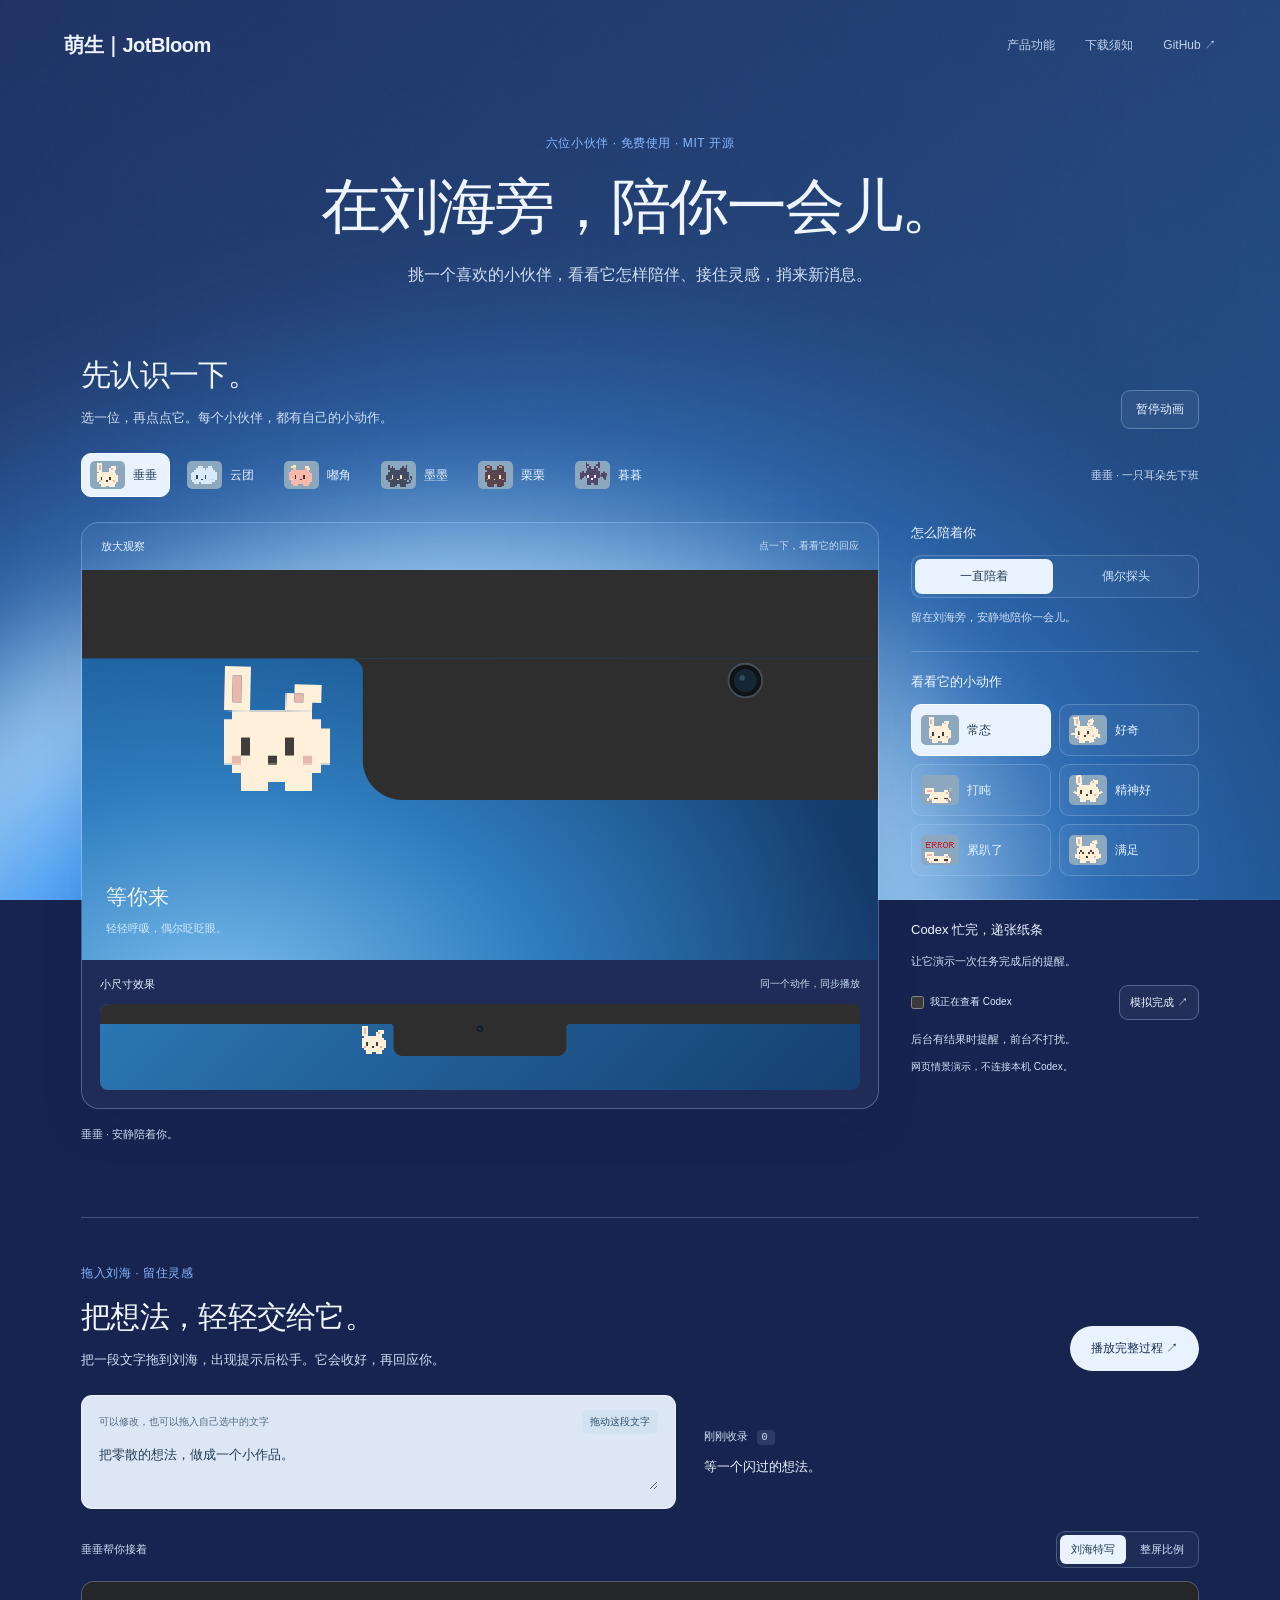
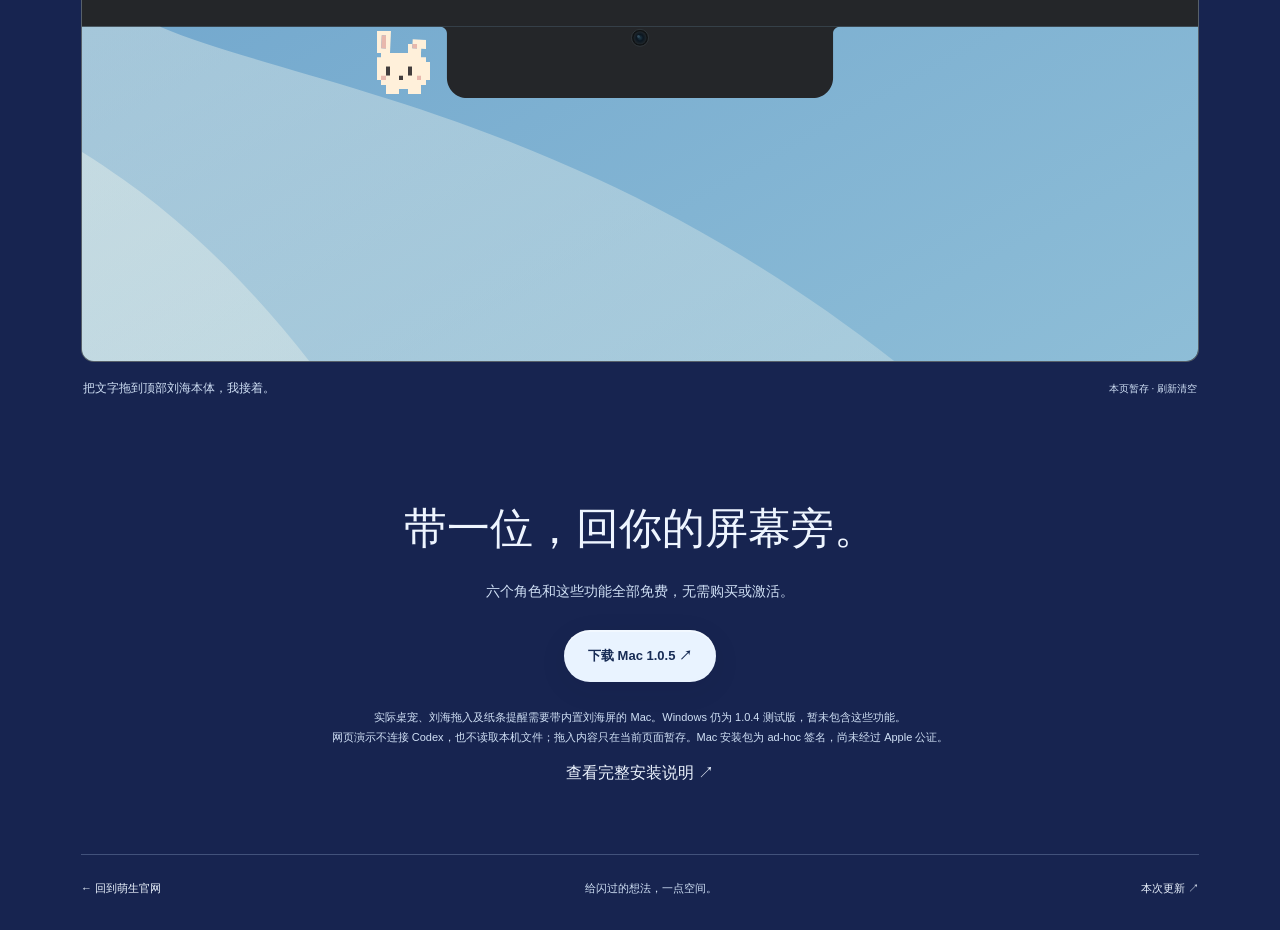
==== commit 2159ef52: "Restore prototype viewing layout with website styling" ====
--- a/companions/index.html
+++ b/companions/index.html
@@ -1,17 +1,44 @@
-<!doctype html><html lang="zh-CN"><head><meta charset="utf-8"><meta name="viewport" content="width=device-width,initial-scale=1"><meta name="color-scheme" content="dark"><title>六位小伙伴 · 萌生 JotBloom</title><meta name="description" content="在网页上体验萌生六个像素小伙伴：选角色、看动作，演示拖入灵感和 Codex 完成提醒。Mac 版免费、MIT 开源。"><link rel="stylesheet" href="../lightfield.css?v=1.0.5-web2"><link rel="stylesheet" href="experience.css?v=1.0.5-web2"><script src="companion-engine.js?v=1.0.5" defer></script><script src="native-renderer.js?v=1.0.5" defer></script><script src="experience.js?v=1.0.5-web2" defer></script></head><body>
+<!doctype html><html lang="zh-CN"><head><meta charset="utf-8"><meta name="viewport" content="width=device-width,initial-scale=1"><meta name="color-scheme" content="dark"><title>六位小伙伴 · 萌生 JotBloom</title><meta name="description" content="在网页上体验萌生六个像素小伙伴：选角色、看动作，演示拖入灵感和 Codex 完成提醒。Mac 版免费、MIT 开源。"><link rel="stylesheet" href="../lightfield.css?v=1.0.5-web3"><link rel="stylesheet" href="experience.css?v=1.0.5-web3"><script src="companion-engine.js?v=1.0.5" defer></script><script src="native-renderer.js?v=1.0.5" defer></script><script src="experience.js?v=1.0.5-web3" defer></script></head><body>
 <div class="lightfield" aria-hidden="true"><div class="field-sweep"></div><div class="field-ribbon"></div><div class="field-shade"></div><div class="grain"></div></div>
 <a class="skip" href="#playground">跳到小伙伴体验</a><header><a class="wordmark" href="../">萌生｜JotBloom</a><nav aria-label="主导航"><a href="../#product">产品功能</a><a href="../#before">下载须知</a><a href="https://github.com/FengLi-AI/JotBloom-Notch-Assistant" target="_blank" rel="noopener noreferrer">GitHub ↗</a></nav></header>
 <main class="companions-page">
-<section class="companions-intro"><p class="kicker">六位小伙伴 · 免费使用 · MIT 开源</p><h1>在刘海旁，陪你一会儿。</h1><p>点点它，交给它一段灵感，或等它捎来 Codex 的好消息。</p></section>
+<section class="companions-intro"><p class="kicker">六位小伙伴 · 免费使用 · MIT 开源</p><h1>在刘海旁，陪你一会儿。</h1><p>挑一个喜欢的小伙伴，看看它怎样陪伴、接住灵感，捎来新消息。</p></section>
 <section id="playground" class="playground" aria-label="小伙伴互动体验">
-  <div class="feature-tabs" role="tablist" aria-label="选择要体验的功能">
-    <button type="button" role="tab" id="tab-company" aria-selected="true" aria-controls="panel-company" tabindex="0" data-feature="company"><svg viewBox="0 0 24 24" aria-hidden="true"><path d="M5 10V3l5 4h4l5-4v7a8 8 0 1 1-14 0Z"/><path d="M9 13v1m6-1v1m-4 3h2"/></svg><span><strong>小伙伴陪伴</strong><small>选一位，看看它的小动作</small></span></button>
-    <button type="button" role="tab" id="tab-capture" aria-selected="false" aria-controls="panel-capture" tabindex="-1" data-feature="capture"><svg viewBox="0 0 24 24" aria-hidden="true"><path d="M4 4h4v4h8V4h4M12 19V12m-3 3 3-3 3 3M5 13v7h14v-7"/></svg><span><strong>拖入文字，存成灵感</strong><small>拖到刘海，松手就收好</small></span></button>
-    <button type="button" role="tab" id="tab-codex" aria-selected="false" aria-controls="panel-codex" tabindex="-1" data-feature="codex"><svg viewBox="0 0 24 24" aria-hidden="true"><path d="M5 3h14v18H5zM8 7h8M8 11h5m-4 5 2 2 4-4"/></svg><span><strong>Codex 完成提醒</strong><small>后台忙完，递来一张纸条</small></span></button>
+ <div class="preview-heading"><div><h2>先认识一下。</h2><p>选一位，再点点它。每个小伙伴，都有自己的小动作。</p></div><button id="pause" type="button" class="quiet-button" aria-pressed="false">暂停动画</button></div>
+ <div class="character-bar"><div id="characters" class="character-picker" role="group" aria-label="选择小伙伴"></div><p id="character-note">垂垂 · 一只耳朵先下班</p></div>
+ <div class="preview-workspace">
+  <div class="companion-view">
+   <div class="viewbar"><span>放大观察</span><span id="touch-hint">点一下，看看它的回应</span></div>
+   <div id="hero-stage" class="hero-stage"><svg id="hero-scene" class="companion-scene" viewBox="605 0 180 88" xmlns="http://www.w3.org/2000/svg" role="group" aria-label="放大观察">
+ <defs><clipPath id="hero-clip"><rect id="hero-window" x="624.5" y="20" width="60.5" height="32"/></clipPath></defs>
+ <rect x="0" y="0" width="1510" height="20" fill="#2e2e2e"/>
+ <path id="hero-pocket" fill="#000"/>
+ <g clip-path="url(#hero-clip)"><foreignObject id="hero-position" x="628.5" y="20" width="40" height="32"><canvas xmlns="http://www.w3.org/1999/xhtml" id="hero-sprite" width="160" height="128" style="display:block;width:40px;height:32px" role="button" tabindex="0" aria-label="点点小伙伴，让它回应你"></canvas></foreignObject></g>
+ <path transform="translate(665.5 20)" fill="#2e2e2e" d="M0 0C1.65685 0 3 1.34315 3 3V23C3 27.9706 7.02944 32 12 32H167C171.971 32 176 27.9706 176 23V3C176 1.34315 177.343 0 179 0Z"/>
+ <circle cx="755" cy="25" r="3.8" fill="#101315" stroke="#46505a" stroke-width=".4"/><circle cx="755" cy="25" r="2.6" fill="#152734"/><circle cx="754.3" cy="24.4" r=".6" fill="#53778b" opacity=".5"/>
+ </svg><div class="hero-caption"><p id="pose-title">等你来</p><span id="pose-detail">轻轻呼吸，偶尔眨眨眼。</span></div></div>
+   <div class="actual"><div class="viewbar"><span>小尺寸效果</span><span>同一个动作，同步播放</span></div><div class="mini-screen"><svg id="mini-scene" class="companion-scene" viewBox="405 0 700 86" xmlns="http://www.w3.org/2000/svg" role="group" aria-label="小尺寸效果">
+ <defs><clipPath id="mini-clip"><rect id="mini-window" x="624.5" y="20" width="60.5" height="32"/></clipPath></defs>
+ <rect x="0" y="0" width="1510" height="20" fill="#2e2e2e"/>
+ <path id="mini-pocket" fill="#000"/>
+ <g clip-path="url(#mini-clip)"><foreignObject id="mini-position" x="628.5" y="20" width="40" height="32"><canvas xmlns="http://www.w3.org/1999/xhtml" id="mini-sprite" width="160" height="128" style="display:block;width:40px;height:32px" role="button" tabindex="0" aria-label="点点小伙伴，让它回应你"></canvas></foreignObject></g>
+ <path transform="translate(665.5 20)" fill="#2e2e2e" d="M0 0C1.65685 0 3 1.34315 3 3V23C3 27.9706 7.02944 32 12 32H167C171.971 32 176 27.9706 176 23V3C176 1.34315 177.343 0 179 0Z"/>
+ <circle cx="755" cy="25" r="3.8" fill="#101315" stroke="#46505a" stroke-width=".4"/><circle cx="755" cy="25" r="2.6" fill="#152734"/><circle cx="754.3" cy="24.4" r=".6" fill="#53778b" opacity=".5"/>
+ </svg></div></div>
   </div>
-  <div class="stage-toolbar"><span>Mac 屏幕顶部 <span class="toolbar-dot">·</span> 刘海局部放大</span><div><button id="backdrop" type="button" aria-pressed="false">切换深色壁纸</button><button id="pause" type="button" aria-pressed="false">暂停动画</button></div></div>
-  <div id="desktop" class="desktop">
-    <svg id="capture-svg" viewBox="505 10 500 125" role="group" xmlns="http://www.w3.org/2000/svg" aria-label="Mac 刘海交互体验">
+  <aside class="preview-controls" aria-label="动作与提醒设置">
+   <div class="control-section"><h3>怎么陪着你</h3><div class="presence-options" role="group" aria-label="出现方式"><button id="presence-resident" type="button" aria-pressed="true">一直陪着</button><button id="presence-occasional" type="button" aria-pressed="false">偶尔探头</button></div><p id="presence-note" class="control-note">留在刘海旁，安静地陪你一会儿。</p></div>
+   <div class="control-section"><h3>看看它的小动作</h3><div id="moods" class="mood-picker" role="group" aria-label="选择动作"></div></div>
+   <div class="control-section codex-controls"><h3>Codex 忙完，递张纸条</h3><p class="control-note">让它演示一次任务完成后的提醒。</p><div class="codex-options"><label><input id="codex-foreground" type="checkbox"> 我正在查看 Codex</label><button id="demo-notify" type="button" class="quiet-button">模拟完成 ↗</button></div><p id="codex-status" class="control-note" role="status">后台有结果时提醒，前台不打扰。</p><small>网页情景演示，不连接本机 Codex。</small></div>
+  </aside>
+ </div>
+ <p id="status" class="experience-status" role="status" aria-live="polite">垂垂在这里，陪你慢慢想。</p>
+</section>
+<section id="capture-section" class="capture-section" aria-labelledby="capture-title">
+ <div class="preview-heading"><div><p class="kicker">拖入刘海 · 留住灵感</p><h2 id="capture-title">把想法，轻轻交给它。</h2><p>把一段文字拖到刘海，出现提示后松手。它会收好，再回应你。</p></div><button id="demo-capture" type="button" class="primary-button">播放完整过程 ↗</button></div>
+ <div class="capture-input-row"><div class="source-note"><div class="source-heading"><label for="capture-source-text">可以修改，也可以拖入自己选中的文字</label><button id="capture-drag-handle" type="button" draggable="true" aria-label="拖动这段文字到刘海">拖动这段文字</button></div><textarea id="capture-source-text" rows="2" maxlength="2000">把零散的想法，做成一个小作品。</textarea></div><div class="saved-note"><span>刚刚收录 <b id="capture-count">0</b></span><p id="saved-text">等一个闪过的想法。</p></div></div>
+ <div class="capture-toolbar"><span id="capture-character">垂垂帮你接着</span><div class="view-switch" role="group" aria-label="预览视角"><button id="view-detail" type="button" aria-pressed="true">刘海特写</button><button id="view-screen" type="button" aria-pressed="false">整屏比例</button></div></div>
+ <div id="desktop" class="capture-desktop">    <svg id="capture-svg" viewBox="505 0 500 170" role="group" xmlns="http://www.w3.org/2000/svg" aria-label="Mac 刘海交互体验">
       <defs>
         <linearGradient id="wallpaper" x1="0" y1="0" x2=".85" y2="1"><stop stop-color="#639bc8"/><stop offset=".56" stop-color="#9cc9dc"/><stop offset="1" stop-color="#dde8e5"/></linearGradient>
         <linearGradient id="night-wallpaper" x1="0" y1="0" x2="1" y2="1"><stop stop-color="#122942"/><stop offset=".6" stop-color="#304c76"/><stop offset="1" stop-color="#536987"/></linearGradient>
@@ -28,33 +55,17 @@
       <g id="capture-ripples" fill="none" stroke="#b2d5ef" pointer-events="none"><path id="capture-ripple-a"/><path id="capture-ripple-b"/></g>
       <path id="capture-liquid" fill="#08090b" opacity="0" pointer-events="none"/>
       <g clip-path="url(#capture-liquid-clip)" pointer-events="none"><g id="capture-liquid-label" opacity="0"><text id="capture-liquid-text" x="755" y="63.5" text-anchor="middle" font-size="9" fill="#e5e8ed">松手即可收录灵感</text></g></g>
-      <g clip-path="url(#capture-pet-clip)"><foreignObject id="pet-position" x="628.5" y="20" width="40" height="32"><canvas xmlns="http://www.w3.org/1999/xhtml" id="walker" width="160" height="128" role="button" tabindex="0" aria-label="点点小伙伴，让它回应你"></canvas></foreignObject></g>
+      <path id="capture-pocket" fill="#000"/><g clip-path="url(#capture-pet-clip)"><foreignObject id="pet-position" x="628.5" y="20" width="40" height="32"><canvas xmlns="http://www.w3.org/1999/xhtml" id="walker" width="160" height="128" role="button" tabindex="0" aria-label="点点小伙伴，让它回应你"></canvas></foreignObject></g>
       <foreignObject x="659.5" y="20" width="191" height="50" pointer-events="none"><canvas xmlns="http://www.w3.org/1999/xhtml" id="capture-rim" width="764" height="200" style="display:block;width:191px;height:50px" aria-hidden="true"></canvas></foreignObject>
       <path transform="translate(665.5 20)" fill="#242629" d="M0 0C1.65685 0 3 1.34315 3 3V23C3 27.9706 7.02944 32 12 32H167C171.971 32 176 27.9706 176 23V3C176 1.34315 177.343 0 179 0Z"/>
       <circle cx="755" cy="25" r="3.8" fill="#101315" stroke="#333a3e" stroke-width=".4"/><circle cx="755" cy="25" r="2.9" fill="url(#camera-glass)"/><circle cx="754.3" cy="24.4" r=".6" fill="#53778b" opacity=".5"/>
       <g id="capture-flying-note" opacity="0" pointer-events="none"><rect x="-29" y="-8" width="58" height="16" rx="4" fill="#f3c76a"/><text x="0" y="2.5" text-anchor="middle" font-size="7" fill="#624820">一段灵感</text></g>
-      <rect id="notch" x="665.5" y="20" width="179" height="32" fill="transparent" role="button" tabindex="0" aria-label="刘海：拖入文字，或点击查看灵感" aria-expanded="false"/>
-      <foreignObject id="mock-panel" x="645" y="52" width="220" height="108" aria-hidden="true" style="display:none"><div xmlns="http://www.w3.org/1999/xhtml" class="library-popover"><div class="library-heading"><strong>灵感库</strong><button id="close-panel" type="button" aria-label="收起灵感库">×</button></div><p id="empty-library">拖一段文字进来，留住刚才的想法。</p><ul id="demo-library"></ul><small>网页暂存 · 刷新后清空</small></div></foreignObject>
-    </svg>
-    <div class="stage-hint" id="stage-hint">点点刘海左边的小伙伴，它会回应你。</div>
-  </div>
-  <div class="stage-status"><span class="status-dot" aria-hidden="true"></span><p id="status" role="status" aria-live="polite">垂垂在这里，陪你慢慢想。</p></div>
-  <div class="character-bar"><span class="control-label">陪你的是</span><div id="characters" class="character-picker" role="group" aria-label="选择小伙伴"></div></div>
-  <div class="feature-panel" id="panel-company" role="tabpanel" aria-labelledby="tab-company">
-    <div class="feature-copy"><h2>它不说话，也有自己的小情绪。</h2><p>平时安静地陪着你。点一点，会歪头回应；打开刘海面板时，会先跑回去给你让位置。</p></div>
-    <div class="feature-actions"><p class="control-label">想看它做什么？</p><div id="moods" class="mood-picker" role="group" aria-label="选择动作"></div></div>
-  </div>
-  <div class="feature-panel" id="panel-capture" role="tabpanel" aria-labelledby="tab-capture" hidden>
-    <div class="feature-copy"><h2>想法闪过，顺手留下。</h2><p>把右边这段文字拖到上方刘海，出现提示后松手。刘海会收好文字，小伙伴再接住这点灵感。</p><button type="button" id="show-library" class="text-action">查看刚刚收录的灵感 <span id="capture-count">0</span> ↗</button><small>本页暂存，刷新清空。Mac 客户端会保存到灵感库。</small></div>
-    <div class="feature-actions"><div class="source-note"><div class="source-heading"><label for="capture-source-text">写一句想留下的话</label><button id="capture-drag-handle" type="button" draggable="true" aria-label="拖动这段文字到刘海">拖到刘海 ↑</button></div><textarea id="capture-source-text" rows="2" maxlength="2000">把零散的想法，做成一个小作品。</textarea></div><button type="button" id="demo-capture" class="action-button">播放一次拖入过程 <span aria-hidden="true">↗</span></button></div>
-  </div>
-  <div class="feature-panel" id="panel-codex" role="tabpanel" aria-labelledby="tab-codex" hidden>
-    <div class="feature-copy"><h2>你先忙，完成了它会告诉你。</h2><p>让 Codex 在后台工作。任务完成，小伙伴会举起纸条；如果你正在查看 Codex，它就安静待着。</p><small>这里是情景演示，不连接你的 Codex。</small></div>
-    <div class="feature-actions"><div class="codex-task"><div class="task-heading"><span class="task-mark" aria-hidden="true">›_</span><strong>Codex</strong><span id="task-state">等待演示</span></div><p id="task-detail">帮我整理今天的灵感，生成一份摘要。</p><div class="task-progress"><span id="task-progress"></span></div></div><div class="codex-options"><label><input id="codex-foreground" type="checkbox"> 我正在查看 Codex</label><button type="button" id="demo-notify" class="action-button">模拟任务完成 ↗</button></div></div>
-  </div>
-  <div id="capture-drag-ghost" aria-hidden="true">一段灵感</div>
+      <rect id="notch" x="665.5" y="20" width="179" height="32" fill="transparent" aria-label="把文字拖入这片刘海区域"/>
+
+    </svg></div>
+ <div class="capture-caption"><p id="capture-status" role="status" aria-live="polite">把文字拖到顶部刘海本体，我接着。</p><span>本页暂存 · 刷新清空</span></div>
+ <div id="capture-drag-ghost" aria-hidden="true">一段灵感</div>
 </section>
-<section class="companion-explanation"><article><p class="kicker">一点陪伴</p><h2>它有自己的小动作。</h2><p>歪头、打盹、伸个懒腰，也会开心地晃一晃。你打开萌生时，它会先跑回刘海里，把位置让出来。</p></article><article><p class="kicker">一点顺手</p><h2>文字拖过来，灵感留下来。</h2><p>Mac 客户端里，选中文字，拖入刘海区域松手，原文就存进灵感库。网页中可以先用上面的文字试一试。</p></article><article><p class="kicker">一点提醒</p><h2>它忙完了，叫你一声。</h2><p>开启本机 Codex 后台完成提醒后，小伙伴会在任务完成时递纸条。Codex 所在应用在前台时不打扰。</p></article></section>
 <section class="experience-download"><h2>带一位，回你的屏幕旁。</h2><p>六个角色和这些功能全部免费，无需购买或激活。</p><a class="pill" href="https://github.com/FengLi-AI/JotBloom-Notch-Assistant/releases/download/v1.0.5/JotBloom-1.0.5-universal.dmg">下载 Mac 1.0.5 ↗</a><p class="experience-footnote">实际桌宠、刘海拖入及纸条提醒需要带内置刘海屏的 Mac。Windows 仍为 1.0.4 测试版，暂未包含这些功能。<br>网页演示不连接 Codex，也不读取本机文件；拖入内容只在当前页面暂存。Mac 安装包为 ad-hoc 签名，尚未经过 Apple 公证。</p><a class="text-link" href="../#before">查看完整安装说明 ↗</a></section>
 <footer class="experience-footer"><a href="../">← 回到萌生官网</a><span>给闪过的想法，一点空间。</span><a href="https://github.com/FengLi-AI/JotBloom-Notch-Assistant/releases/tag/v1.0.5">本次更新 ↗</a></footer>
 </main></body></html>
--- a/companions/experience.css
+++ b/companions/experience.css
@@ -1,20 +1,15 @@
-/* The blue light belongs to the site; controls sit on a quiet, readable surface. */
-.companions-page{max-width:1190px;margin:auto;padding:132px 36px 0;color:#eef5ff}
-.companions-intro{margin-bottom:42px;text-align:center}.companions-intro h1{font-size:clamp(34px,4.8vw,60px);font-weight:500;letter-spacing:-2px;line-height:1.2;margin:18px 0}.companions-intro>p:not(.kicker){font-size:16px;line-height:1.8;color:#d0e0f5}
-.playground{--surface:#192c49;--soft:#bacee6;overflow:hidden;border:1px solid #afc9e940;border-radius:22px;background:var(--surface);box-shadow:0 28px 80px #07152b38;scroll-margin-top:24px}
-.playground button{font:inherit}.playground [hidden]{display:none!important}.playground button:focus-visible,.playground textarea:focus-visible,.playground [tabindex]:focus-visible{outline:2px solid #92c6ff;outline-offset:3px}.playground button:disabled{opacity:.55;cursor:default}
-.feature-tabs{display:grid;grid-template-columns:repeat(3,1fr);padding:10px;gap:8px;border-bottom:1px solid #b7cde723;background:#14243d}.feature-tabs>button{display:flex;align-items:center;gap:14px;padding:19px 17px;text-align:left;background:transparent;color:#bdd0e7;border-radius:12px;transition:background .18s,color .18s}.feature-tabs>button:hover{background:#253c5c;color:#f4f8ff}.feature-tabs>button[aria-selected=true]{background:#e4effc;color:#203a5d}.feature-tabs svg{width:25px;height:25px;flex-shrink:0;fill:none;stroke:currentColor;stroke-width:1.5;stroke-linecap:round;stroke-linejoin:round}.feature-tabs strong{display:block;font-size:15px;font-weight:600;line-height:1.4}.feature-tabs small{display:block;font-size:11px;margin-top:6px;opacity:.85}
-.stage-toolbar{display:flex;align-items:center;justify-content:space-between;gap:16px;padding:18px 26px 14px;font-size:11px;color:#c0d2e8}.stage-toolbar>div{display:flex;gap:17px}.stage-toolbar button{padding:4px 0;background:transparent;color:#d0e0f5;font-size:11px}.stage-toolbar button:hover{color:white;text-decoration:underline}.toolbar-dot{padding:0 6px}
-.desktop{position:relative;margin:0 24px;overflow:hidden;border-radius:12px;background:#242629;isolation:isolate}.desktop svg{display:block;width:100%;height:auto;touch-action:pan-y}#walker{display:block;width:40px;height:32px;cursor:pointer;image-rendering:pixelated}#notch{cursor:pointer}#notch:focus-visible{stroke:#a2cfff;stroke-width:1;outline:none}.stage-hint{position:absolute;bottom:26px;left:18px;right:18px;text-align:center;color:#263d55;font-size:12px;line-height:1.6;pointer-events:none}.desktop.night .stage-hint{color:#e3edf9}
-.stage-status{display:flex;align-items:center;justify-content:center;gap:9px;min-height:55px;padding:13px 26px;color:#e0ebf9;font-size:12px;line-height:1.65}.status-dot{width:5px;height:5px;border-radius:50%;background:#a4d2be;flex-shrink:0}
-.character-bar{display:flex;align-items:center;gap:20px;padding:16px 26px;border-top:1px solid #b7cde71c;border-bottom:1px solid #b7cde71c;background:#162841}.control-label{font-size:11px;color:#bacee6;flex-shrink:0}.character-picker{display:flex;flex:1;justify-content:space-between;gap:6px}.character-picker button{display:flex;align-items:center;justify-content:center;gap:7px;flex:1;border:1px solid transparent;background:transparent;padding:5px 10px;border-radius:9px;font-size:12px;color:#d0e0f5;transition:background .15s}.character-picker button:hover{background:#2b4160}.character-picker button[aria-pressed=true]{border-color:#9ec4ef65;background:#2b4565;color:#fff}.character-picker canvas{width:40px;height:32px;image-rendering:pixelated;background:#90abc1;border-radius:4px}
-.feature-panel{display:grid;grid-template-columns:1fr 1fr;gap:48px;padding:30px 30px 32px;min-height:207px;align-items:start}.feature-copy h2{font-size:20px;line-height:1.45;letter-spacing:-.3px;font-weight:500;margin:0 0 12px}.feature-copy>p{font-size:13px;line-height:1.85;color:#c4d6eb;max-width:410px}.feature-copy small{font-size:10px;color:#bacee6;line-height:1.7;display:block;margin-top:13px}.feature-actions>.control-label{margin:3px 0 14px}.mood-picker{display:flex;flex-wrap:wrap;gap:8px}.mood-picker button{padding:9px 14px;border-radius:7px;border:1px solid #799fc343;background:#223958;color:#d8e8fa;font-size:12px}.mood-picker button:hover,.mood-picker button[aria-pressed=true]{color:#1b3557;background:#e0edfa;border-color:#e0edfa}.mood-picker button[data-pending=true]{border-color:#aad4ff;border-style:dashed}
-.source-note{background:#f2f5f5;color:#283c53;border:1px solid #fff9;border-radius:10px;padding:13px 15px}.source-heading{display:flex;justify-content:space-between;align-items:center;gap:12px;margin-bottom:9px;font-size:10px;color:#607389}.source-heading button{padding:5px 8px;font-size:10px;border-radius:5px;background:#dce7ec;color:#294d6d;cursor:grab;white-space:nowrap}.source-heading button:active{cursor:grabbing}.source-note textarea{color-scheme:light;background:transparent;color:#243b52;border:0;resize:vertical;min-height:45px;max-height:150px;width:100%;font:inherit;font-size:13px;line-height:1.8;padding:0}.action-button{display:inline-flex;align-items:center;justify-content:center;gap:18px;padding:10px 15px;background:#e3effc;color:#203a5d;border-radius:7px;font-size:12px!important;font-weight:500!important;white-space:nowrap}.action-button:hover{background:#fff}.feature-actions>.action-button{margin-top:11px}.text-action{margin-top:14px;color:#dcecff;background:none;padding:0;font-size:12px!important}.text-action:hover{text-decoration:underline}#capture-count{display:inline-block;min-width:18px;padding:1px 4px;border-radius:4px;background:#324c6a;margin:0 3px}
-.library-popover{font:9px/1.6 "Avenir Next","PingFang SC",sans-serif;color:#ebf2fb;background:#152032f5;border:1px solid #829fbd55;border-top:0;border-radius:0 0 10px 10px;padding:10px 12px;max-height:78px;overflow:auto}.library-heading{display:flex;align-items:center;justify-content:space-between;margin-bottom:7px}.library-heading strong{font-size:10px;font-weight:500}.library-heading button{background:#ffffff12;color:#e9f2ff;border-radius:4px;font-size:12px;padding:0 5px}.library-popover ul{padding:0;list-style:none;margin:0}.library-popover li{border-top:1px solid #c3d8ed20;padding:6px 0;overflow-wrap:anywhere}.library-popover small{display:block;margin-top:8px;font-size:6px;color:#bacee6}
-.codex-task{background:#112138;border:1px solid #799fc333;padding:14px 15px 13px;border-radius:10px}.task-heading{display:flex;align-items:center;gap:8px;font-size:12px}.task-mark{font:15px ui-monospace,Menlo,monospace;color:#bbd9f4}.task-heading strong{font-weight:500}#task-state{margin-left:auto;color:#adc6e1;font-size:10px}.codex-task p{font-size:12px;color:#c4d6eb;margin:12px 0;line-height:1.6}.task-progress{height:2px;background:#3b547077;overflow:hidden;border-radius:2px}.task-progress span{display:block;width:0;height:100%;background:#b5d7c4}.codex-options{display:flex;align-items:center;justify-content:space-between;gap:12px;margin-top:11px}.codex-options label{display:flex;align-items:center;gap:5px;font-size:10px;color:#cadbed}.codex-options input{accent-color:#92bdec;margin:0;width:13px;height:13px}
-#capture-drag-ghost{position:fixed;top:-200px;left:0;padding:8px 12px;color:#513e23;background:#f3cf87;border:1px solid #e7ba68;border-radius:6px;font-size:12px;pointer-events:none}
-.companion-explanation{display:grid;grid-template-columns:repeat(3,1fr);gap:38px;padding:72px 6px}.companion-explanation h2{font-weight:500;font-size:21px;line-height:1.5;margin:12px 0}.companion-explanation article>p:last-child{color:#d0e0f5;font-size:14px;line-height:1.85}.experience-download{text-align:center;padding:45px 0 70px}.experience-download h2{font-size:clamp(27px,4vw,43px);font-weight:500;margin-bottom:20px}.experience-download>p{font-size:14px;line-height:1.9;color:#d0e0f5}.experience-download .pill{margin:25px 0}.experience-download .experience-footnote{font-size:11px;max-width:720px;margin:0 auto 15px}.experience-footer{display:flex;justify-content:space-between;gap:18px;padding:25px 0;border-top:1px solid #ffffff30;font-size:11px;color:#d0e0f5}.experience-footer a{color:var(--ink)}
-@media(max-width:900px){.companions-page{padding:120px 22px 0}.feature-tabs>button{padding:15px 12px;gap:10px}.feature-tabs strong{font-size:13px}.feature-tabs small{font-size:10px}.feature-tabs svg{width:21px;height:21px}.character-bar{gap:12px;padding:14px 20px}.character-picker button{padding:5px;gap:2px}.feature-panel{gap:26px;padding:26px 24px}.feature-copy h2{font-size:18px}.stage-hint{bottom:18px;font-size:11px}}
-@media(max-width:620px){header{height:75px}.wordmark{font-size:16px}nav{gap:15px;font-size:10px}.companions-page{padding:103px 12px 0}.companions-intro{margin-bottom:28px;padding:0 10px}.companions-intro h1{font-size:32px;letter-spacing:-1.3px}.companions-intro>p:not(.kicker){font-size:13px;max-width:270px;margin:auto}.companions-intro .kicker{font-size:9px}.playground{border-radius:15px}.feature-tabs{padding:7px;gap:5px}.feature-tabs>button{padding:12px 5px;display:flex;flex-direction:column;gap:8px;text-align:center;border-radius:8px}.feature-tabs strong{font-size:11px;font-weight:500}.feature-tabs small{display:none}.feature-tabs svg{width:20px;height:20px}.stage-toolbar{padding:14px 13px 11px;font-size:9px;gap:5px}.stage-toolbar>div{gap:10px}.stage-toolbar button{font-size:9px}.toolbar-dot{padding:0 2px}.desktop{margin:0 10px;border-radius:8px}.stage-hint{bottom:15px;font-size:10px;left:8px;right:8px}.stage-status{padding:11px 15px;font-size:11px;min-height:54px;justify-content:flex-start}.character-bar{display:block;padding:12px 13px}.character-bar>.control-label{display:block;margin-bottom:7px;font-size:10px}.character-picker{gap:3px}.character-picker button{flex-direction:column;gap:3px;padding:5px 3px;font-size:10px;border-radius:6px}.character-picker canvas{width:36px;height:29px}.feature-panel{grid-template-columns:1fr;gap:20px;padding:23px 18px;min-height:310px}.feature-copy h2{font-size:18px;margin-bottom:8px}.feature-copy>p{font-size:12px}.feature-actions>.control-label{font-size:10px;margin-top:0;margin-bottom:10px}.mood-picker button{font-size:11px;padding:9px 12px}.companion-explanation{grid-template-columns:1fr;gap:32px;padding:48px 8px}.experience-footer{flex-wrap:wrap}.experience-footer>span{display:none}.codex-options{gap:8px}.action-button{font-size:11px!important}.feature-copy small{font-size:10px}}
-@media(max-width:620px){.library-popover{max-height:108px}}
+/* The prototype's viewing layout, on the website's continuous blue light. */
+.companions-page{max-width:1190px;margin:auto;padding:134px 36px 0;color:#eef5ff}
+.companions-intro{text-align:center;margin-bottom:65px}.companions-intro h1{font-size:clamp(34px,4.8vw,60px);font-weight:500;letter-spacing:-2px;line-height:1.2;margin:18px 0}.companions-intro>p:not(.kicker){font-size:16px;line-height:1.8;color:#d0e0f5}
+.playground,.capture-section{scroll-margin-top:30px}.preview-heading{display:flex;justify-content:space-between;align-items:flex-end;gap:22px;margin-bottom:24px}.preview-heading h2{font-weight:500;font-size:30px;letter-spacing:-.7px;margin:0 0 10px}.preview-heading p:not(.kicker){font-size:13px;line-height:1.8;color:#d0e0f5}.preview-heading .kicker{margin-bottom:14px}
+.companions-page button{font:inherit;transition:background .18s,color .18s,border-color .18s}.companions-page button:disabled{opacity:.5;cursor:default}.companions-page button:focus-visible,.companions-page textarea:focus-visible,.companions-page canvas:focus-visible{outline:2px solid #d8edff;outline-offset:4px}.quiet-button{padding:10px 14px;font-size:12px!important;color:#ecf4ff;background:#d8eaff0e;border:1px solid #c1dbff52;border-radius:9px;white-space:nowrap}.quiet-button:hover{background:#e0edff22}.primary-button{border-radius:30px;background:#e9f3ff;color:#172b55;padding:14px 21px;font-size:12px!important;font-weight:500!important;white-space:nowrap}.primary-button:hover{background:#fff}
+.character-bar{display:flex;align-items:center;justify-content:space-between;gap:20px;margin:0 0 25px}.character-picker{display:flex;flex-wrap:wrap;gap:8px}.character-picker button{display:flex;align-items:center;gap:8px;padding:7px 12px 7px 8px;border:1px solid transparent;border-radius:10px;background:transparent;color:#e5f0ff;font-size:12px}.character-picker button:hover{background:#e5f0ff15}.character-picker button[aria-pressed=true]{background:#e9f3ff;color:#213954;border-color:#f6fbff}.character-picker canvas{width:35px;height:28px;image-rendering:pixelated;background:#8ba8bf;border-radius:5px}#character-note{font-size:11px;color:#d0e0f5;line-height:1.7}
+.preview-workspace{display:grid;grid-template-columns:minmax(0,1fr) 288px;gap:32px;align-items:start}.companion-view{border:1px solid #bad7ff50;border-radius:18px;overflow:hidden;background:#c2ddff0b;box-shadow:0 18px 45px #07183018}.viewbar{padding:16px 19px;display:flex;justify-content:space-between;gap:14px;font-size:11px;color:#e5f0ff}.viewbar span:last-child{color:#c9dff4;font-size:10px}
+.hero-stage{position:relative;aspect-ratio:180/88;min-height:290px;overflow:hidden;background:radial-gradient(ellipse at 17% 110%,#78bded 0,#307cbe 35%,transparent 72%),linear-gradient(130deg,#145996,#153b6a 90%)}.companion-scene{display:block;width:100%;height:auto}.hero-stage>.companion-scene{position:absolute;top:0;left:0}.hero-caption{position:absolute;left:24px;right:24px;bottom:22px;pointer-events:none}.hero-caption p{font-size:21px;font-weight:400;margin:0 0 7px}.hero-caption span{font-size:11px;color:#d5e7f8;line-height:1.7}.companion-scene canvas,#walker{cursor:pointer;image-rendering:pixelated}.actual{padding:0 18px 18px}.actual .viewbar{padding:17px 0 12px}.mini-screen{border-radius:8px;overflow:hidden;background:linear-gradient(135deg,#2b78b4,#153f70)}.mini-screen svg{height:86px}
+.preview-controls{padding-top:2px}.control-section+.control-section{margin-top:23px;padding-top:21px;border-top:1px solid #c5ddfc40}.control-section h3{font-size:13px;font-weight:500;margin:0 0 13px}.control-note{font-size:11px;color:#d0e0f5;line-height:1.8;margin:10px 0 0}.presence-options{display:flex;gap:4px;padding:3px;border:1px solid #c1dbff40;border-radius:10px;background:#bedcff0b}.presence-options button{flex:1;border-radius:7px;background:transparent;color:#d0e0f5;padding:9px 5px;font-size:12px}.presence-options button[aria-pressed=true]{background:#e9f3ff;color:#213954}.mood-picker{display:grid;grid-template-columns:repeat(2,minmax(0,1fr));gap:8px}.mood-picker button{display:flex;align-items:center;gap:8px;padding:10px 9px;border:1px solid #bad7ff40;border-radius:10px;background:#c1ddff0b;color:#e8f2ff;font-size:12px;text-align:left}.mood-picker button:hover{background:#c1ddff24;border-color:#bad7ff80}.mood-picker button[aria-pressed=true]{background:#e9f3ff;color:#213954;border-color:#f6fbff}.mood-picker button[data-pending=true]{border-style:dashed;border-color:#e6f3ff}.mood-picker canvas{width:38px;height:30px;border-radius:5px;background:#8ba8bf;image-rendering:pixelated}.codex-options{display:flex;align-items:center;justify-content:space-between;gap:8px;margin-top:13px}.codex-options label{display:flex;align-items:center;gap:6px;font-size:10px;color:#dceaff}.codex-options input{accent-color:#b8d7ff;width:13px;height:13px;margin:0}.codex-options .quiet-button{padding:9px 10px;font-size:11px!important}.codex-controls small{display:block;color:#d0e0f5;font-size:10px;margin-top:10px}.experience-status{margin:16px 0 0;font-size:11px;color:#d0e0f5;min-height:20px;line-height:1.8}
+.capture-section{margin-top:72px;padding-top:46px;border-top:1px solid #c2dcfa40}.capture-input-row{display:grid;grid-template-columns:minmax(0,1.2fr) minmax(0,1fr);gap:28px;align-items:center;margin-bottom:22px}.source-note{border:1px solid #fff8;background:#eaf3fff0;border-radius:11px;padding:14px 17px;color:#203951}.source-heading{display:flex;justify-content:space-between;align-items:center;gap:10px;margin-bottom:9px;font-size:10px;color:#536a80}.source-heading button{border:0;padding:5px 8px;border-radius:5px;background:#d3e2f0;color:#294d6d;font-size:10px;cursor:grab;white-space:nowrap}.source-heading button:active{cursor:grabbing}.source-note textarea{color-scheme:light;background:transparent;color:#243b52;border:0;resize:vertical;min-height:42px;max-height:150px;width:100%;font:inherit;font-size:13px;line-height:1.8;padding:0}.source-note textarea:focus-visible{outline-color:#648bac}.saved-note{min-width:0}.saved-note>span{font-size:11px;color:#d0e0f5}.saved-note b{font:10px ui-monospace,monospace;display:inline-block;min-width:18px;padding:2px 5px;margin-left:6px;background:#e4f0ff1c;border-radius:4px}.saved-note p{font-size:13px;color:#edf5ff;line-height:1.8;margin-top:10px;overflow-wrap:anywhere;display:-webkit-box;-webkit-line-clamp:2;-webkit-box-orient:vertical;overflow:hidden}.capture-toolbar{display:flex;align-items:center;justify-content:space-between;gap:16px;margin-bottom:13px;color:#d0e0f5;font-size:11px}.view-switch{display:flex;gap:3px;padding:3px;border-radius:9px;border:1px solid #c1dbff40;background:#bedcff0b}.view-switch button{background:transparent;border:0;padding:7px 11px;border-radius:6px;color:#d0e0f5;font-size:11px}.view-switch button[aria-pressed=true]{background:#e9f3ff;color:#213954}.capture-desktop{overflow:hidden;border-radius:13px;background:#242629;border:1px solid #bed5ed55}.capture-desktop svg{width:100%;height:auto;display:block;touch-action:pan-y}#walker{display:block;width:40px;height:32px}.capture-caption{display:flex;justify-content:space-between;align-items:baseline;gap:22px;padding:16px 2px 0;color:#d0e0f5;font-size:12px;line-height:1.8}.capture-caption>span{font-size:10px;flex-shrink:0}#capture-drag-ghost{position:fixed;left:0;top:-200px;padding:8px 12px;background:#f3cf87;color:#513e23;border:1px solid #e7ba68;border-radius:6px;font-size:12px;pointer-events:none}
+.experience-download{text-align:center;padding:100px 0 70px}.experience-download h2{font-size:clamp(27px,4vw,43px);font-weight:500;margin-bottom:20px}.experience-download>p{font-size:14px;line-height:1.9;color:#d0e0f5}.experience-download .pill{margin:25px 0}.experience-download .experience-footnote{font-size:11px;max-width:720px;margin:0 auto 15px}.experience-footer{background:transparent;display:flex;justify-content:space-between;gap:18px;padding:26px 0 34px;border-top:1px solid #c2dcfa40;font-size:11px;color:#d0e0f5}.experience-footer a{color:#edf5ff}
+@media(max-width:1000px){.preview-workspace{grid-template-columns:minmax(0,1fr) 265px;gap:23px}.character-bar{align-items:flex-start;flex-direction:column;gap:10px}.companions-page{padding:120px 25px 0}.hero-stage{min-height:290px}.hero-caption{left:20px;bottom:20px}.hero-caption p{font-size:19px}}
+@media(max-width:760px){.preview-workspace{grid-template-columns:1fr;gap:25px}.preview-controls{display:grid;grid-template-columns:1fr 1.2fr;gap:20px}.control-section+.control-section{margin:0;padding:0;border:0}.codex-controls{grid-column:1/-1;border-top:1px solid #c2dcfa40!important;padding-top:20px!important}.codex-options{max-width:340px}.hero-stage{aspect-ratio:180/88;min-height:260px}.companions-intro{margin-bottom:44px}.preview-heading h2{font-size:26px}.capture-input-row{gap:17px}.source-heading{align-items:flex-start;gap:8px}.source-heading label{line-height:1.6}.capture-section{margin-top:50px;padding-top:34px}}
+@media(max-width:500px){header{height:75px}.wordmark{font-size:16px}nav{gap:15px;font-size:10px}.companions-page{padding:107px 18px 0}.companions-intro h1{font-size:32px;letter-spacing:-1.2px}.companions-intro>p:not(.kicker){font-size:13px;max-width:280px;margin:auto}.companions-intro .kicker{font-size:9px}.preview-heading{gap:16px;align-items:flex-start}.preview-heading p:not(.kicker){font-size:12px}.preview-heading h2{font-size:25px}.preview-heading>.quiet-button{padding:8px 10px;font-size:10px!important;margin-top:4px}.character-picker{display:grid;grid-template-columns:repeat(3,minmax(0,1fr));gap:7px;width:100%}.character-picker button{padding:6px;justify-content:center;border-color:#c1dbff25;font-size:11px;gap:6px}.character-picker canvas{width:35px;height:28px}.viewbar{padding:13px 15px;font-size:10px}.viewbar span:last-child{font-size:9px}.hero-stage{min-height:235px}.hero-caption{left:18px;bottom:20px}.hero-caption p{font-size:19px}.hero-caption span{font-size:10px}.actual{padding:0 13px 13px}.actual .viewbar{padding:14px 0 10px}.preview-controls{display:block}.control-section+.control-section{margin-top:22px}.control-section h3{font-size:12px}.mood-picker{grid-template-columns:repeat(3,minmax(0,1fr));gap:7px}.mood-picker button{padding:9px 5px;gap:5px;font-size:10px;justify-content:center}.mood-picker canvas{width:30px;height:24px}.presence-options{max-width:100%}.capture-section>.preview-heading{flex-direction:column;gap:18px}.capture-input-row{grid-template-columns:1fr;gap:15px}.saved-note p{font-size:12px;margin-top:6px}.capture-caption{flex-direction:column;gap:3px;font-size:11px}.source-note{padding:13px}.capture-toolbar{font-size:10px}.view-switch button{font-size:10px}.experience-download{padding:70px 0 50px}.experience-download>p{font-size:13px}.experience-footer{flex-wrap:wrap;font-size:10px;padding:24px 0;background:transparent}.experience-footer>span{display:none}}
 @media(prefers-reduced-motion:reduce){html{scroll-behavior:auto}*,*:before,*:after{animation:none!important;transition:none!important}}
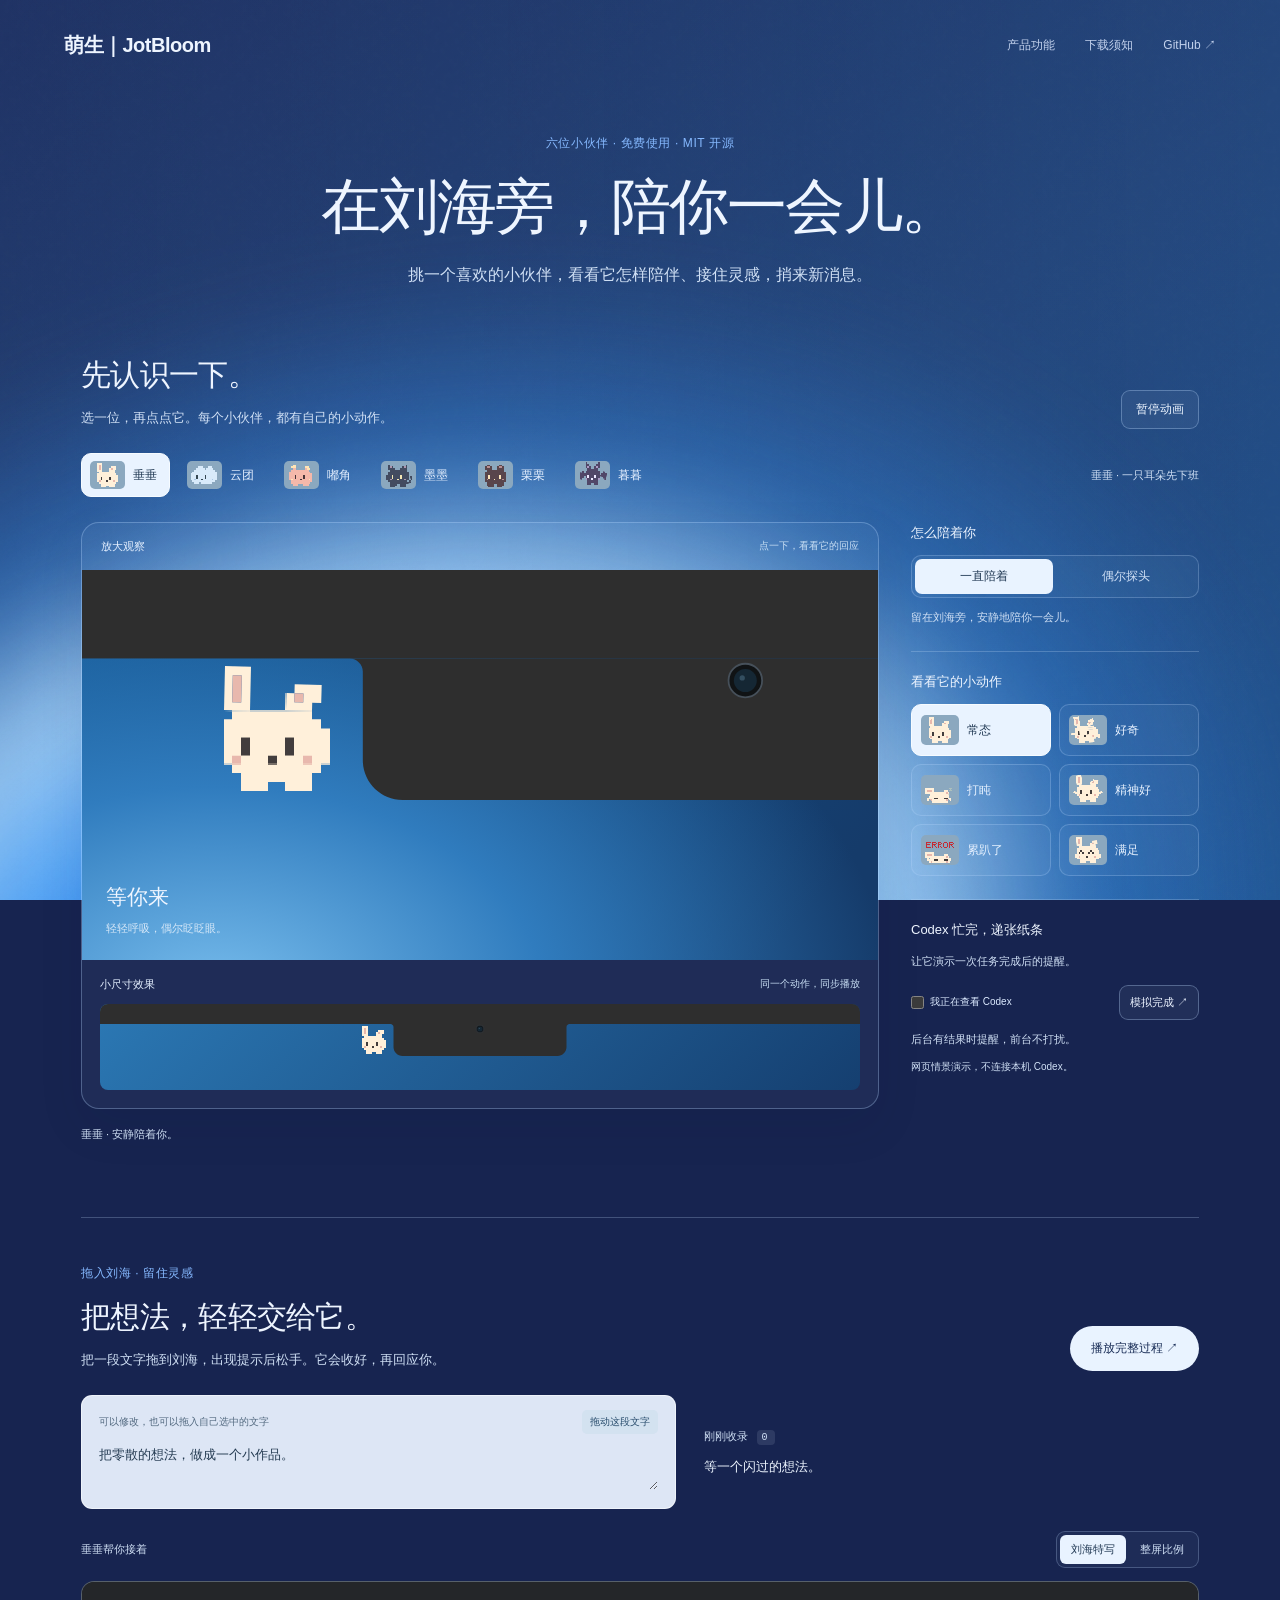
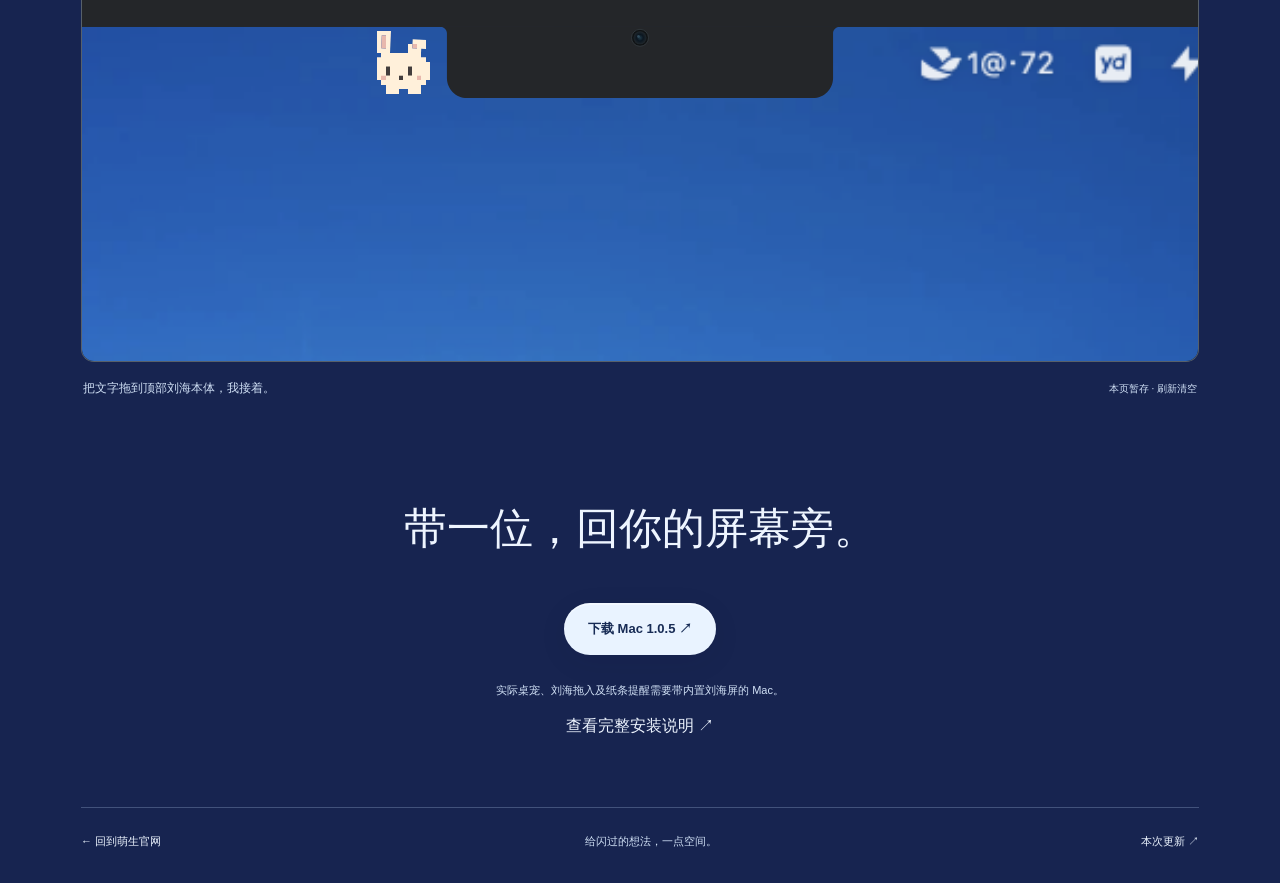
==== commit 970e75e4: "Update preview wallpaper, copy and companion backdrop controls" ====
--- a/companions/index.html
+++ b/companions/index.html
@@ -1,4 +1,4 @@
-<!doctype html><html lang="zh-CN"><head><meta charset="utf-8"><meta name="viewport" content="width=device-width,initial-scale=1"><meta name="color-scheme" content="dark"><title>六位小伙伴 · 萌生 JotBloom</title><meta name="description" content="在网页上体验萌生六个像素小伙伴：选角色、看动作，演示拖入灵感和 Codex 完成提醒。Mac 版免费、MIT 开源。"><link rel="stylesheet" href="../lightfield.css?v=1.0.5-web3"><link rel="stylesheet" href="experience.css?v=1.0.5-web3"><script src="companion-engine.js?v=1.0.5" defer></script><script src="native-renderer.js?v=1.0.5" defer></script><script src="experience.js?v=1.0.5-web3" defer></script></head><body>
+<!doctype html><html lang="zh-CN"><head><meta charset="utf-8"><meta name="viewport" content="width=device-width,initial-scale=1"><meta name="color-scheme" content="dark"><title>六位小伙伴 · 萌生 JotBloom</title><meta name="description" content="在网页上体验萌生六个像素小伙伴：选角色、看动作，演示拖入灵感和 Codex 完成提醒。Mac 版免费、MIT 开源。"><link rel="stylesheet" href="../lightfield.css?v=1.0.5-web4"><link rel="stylesheet" href="experience.css?v=1.0.5-web4"><script src="companion-engine.js?v=1.0.5" defer></script><script src="native-renderer.js?v=1.0.5" defer></script><script src="experience.js?v=1.0.5-web4" defer></script></head><body>
 <div class="lightfield" aria-hidden="true"><div class="field-sweep"></div><div class="field-ribbon"></div><div class="field-shade"></div><div class="grain"></div></div>
 <a class="skip" href="#playground">跳到小伙伴体验</a><header><a class="wordmark" href="../">萌生｜JotBloom</a><nav aria-label="主导航"><a href="../#product">产品功能</a><a href="../#before">下载须知</a><a href="https://github.com/FengLi-AI/JotBloom-Notch-Assistant" target="_blank" rel="noopener noreferrer">GitHub ↗</a></nav></header>
 <main class="companions-page">
@@ -27,7 +27,7 @@
  </svg></div></div>
   </div>
   <aside class="preview-controls" aria-label="动作与提醒设置">
-   <div class="control-section"><h3>怎么陪着你</h3><div class="presence-options" role="group" aria-label="出现方式"><button id="presence-resident" type="button" aria-pressed="true">一直陪着</button><button id="presence-occasional" type="button" aria-pressed="false">偶尔探头</button></div><p id="presence-note" class="control-note">留在刘海旁，安静地陪你一会儿。</p></div>
+   <div class="control-section"><h3>怎么陪着你</h3><div class="presence-options" role="group" aria-label="出现方式"><button id="presence-resident" type="button" aria-pressed="true">一直陪着</button><button id="presence-occasional" type="button" aria-pressed="false">偶尔探头</button></div><label id="backdrop-setting" class="backdrop-setting" hidden><span>显示黑色底框</span><input id="pet-backdrop" type="checkbox" role="switch" checked></label><p id="presence-note" class="control-note">留在刘海旁，安静地陪你一会儿。</p></div>
    <div class="control-section"><h3>看看它的小动作</h3><div id="moods" class="mood-picker" role="group" aria-label="选择动作"></div></div>
    <div class="control-section codex-controls"><h3>Codex 忙完，递张纸条</h3><p class="control-note">让它演示一次任务完成后的提醒。</p><div class="codex-options"><label><input id="codex-foreground" type="checkbox"> 我正在查看 Codex</label><button id="demo-notify" type="button" class="quiet-button">模拟完成 ↗</button></div><p id="codex-status" class="control-note" role="status">后台有结果时提醒，前台不打扰。</p><small>网页情景演示，不连接本机 Codex。</small></div>
   </aside>
@@ -40,18 +40,14 @@
  <div class="capture-toolbar"><span id="capture-character">垂垂帮你接着</span><div class="view-switch" role="group" aria-label="预览视角"><button id="view-detail" type="button" aria-pressed="true">刘海特写</button><button id="view-screen" type="button" aria-pressed="false">整屏比例</button></div></div>
  <div id="desktop" class="capture-desktop">    <svg id="capture-svg" viewBox="505 0 500 170" role="group" xmlns="http://www.w3.org/2000/svg" aria-label="Mac 刘海交互体验">
       <defs>
-        <linearGradient id="wallpaper" x1="0" y1="0" x2=".85" y2="1"><stop stop-color="#639bc8"/><stop offset=".56" stop-color="#9cc9dc"/><stop offset="1" stop-color="#dde8e5"/></linearGradient>
-        <linearGradient id="night-wallpaper" x1="0" y1="0" x2="1" y2="1"><stop stop-color="#122942"/><stop offset=".6" stop-color="#304c76"/><stop offset="1" stop-color="#536987"/></linearGradient>
-        <linearGradient id="wallpaper-ribbon" x1="0" y1="0" x2=".8" y2="1"><stop stop-color="#eef4eb" stop-opacity=".48"/><stop offset="1" stop-color="#edf2ee" stop-opacity="0"/></linearGradient>
         <radialGradient id="camera-glass"><stop stop-color="#213b4a"/><stop offset=".5" stop-color="#0b1620"/><stop offset="1" stop-color="#20272c"/></radialGradient>
+        <clipPath id="capture-screen-clip"><path d="M36 20H1474Q1490 20 1490 36V976H20V36Q20 20 36 20Z"/></clipPath>
         <clipPath id="capture-pet-clip"><rect id="capture-pet-window" x="624.5" y="20" width="60.5" height="32"/></clipPath>
         <clipPath id="capture-liquid-clip"><use href="#capture-liquid"/></clipPath>
         <path id="capture-rim-path" d="M0 0C1.65685 0 3 1.34315 3 3V23C3 27.9706 7.02944 32 12 32H167C171.971 32 176 27.9706 176 23V3C176 1.34315 177.343 0 179 0"/>
       </defs>
       <path fill="#242629" d="M0 0H1510V996H0Z"/>
-      <path id="screen-wallpaper" fill="url(#wallpaper)" d="M20 20H1490V976H20Z"/>
-      <path fill="url(#wallpaper-ribbon)" d="M20 20H540C620 54 803 65 992 290S1412 551 1490 560V976H20Z"/>
-      <path fill="url(#wallpaper-ribbon)" d="M370 20C549 69 600 151 688 290S1080 572 1490 752V976H1130C850 780 390 622 345 411S326 150 370 20Z"/>
+      <image id="screen-wallpaper" href="assets/desktop-v1.2.png" x="20" y="20" width="1470" height="956" preserveAspectRatio="none" clip-path="url(#capture-screen-clip)"/>
       <g id="capture-ripples" fill="none" stroke="#b2d5ef" pointer-events="none"><path id="capture-ripple-a"/><path id="capture-ripple-b"/></g>
       <path id="capture-liquid" fill="#08090b" opacity="0" pointer-events="none"/>
       <g clip-path="url(#capture-liquid-clip)" pointer-events="none"><g id="capture-liquid-label" opacity="0"><text id="capture-liquid-text" x="755" y="63.5" text-anchor="middle" font-size="9" fill="#e5e8ed">松手即可收录灵感</text></g></g>
@@ -66,6 +62,6 @@
  <div class="capture-caption"><p id="capture-status" role="status" aria-live="polite">把文字拖到顶部刘海本体，我接着。</p><span>本页暂存 · 刷新清空</span></div>
  <div id="capture-drag-ghost" aria-hidden="true">一段灵感</div>
 </section>
-<section class="experience-download"><h2>带一位，回你的屏幕旁。</h2><p>六个角色和这些功能全部免费，无需购买或激活。</p><a class="pill" href="https://github.com/FengLi-AI/JotBloom-Notch-Assistant/releases/download/v1.0.5/JotBloom-1.0.5-universal.dmg">下载 Mac 1.0.5 ↗</a><p class="experience-footnote">实际桌宠、刘海拖入及纸条提醒需要带内置刘海屏的 Mac。Windows 仍为 1.0.4 测试版，暂未包含这些功能。<br>网页演示不连接 Codex，也不读取本机文件；拖入内容只在当前页面暂存。Mac 安装包为 ad-hoc 签名，尚未经过 Apple 公证。</p><a class="text-link" href="../#before">查看完整安装说明 ↗</a></section>
+<section class="experience-download"><h2>带一位，回你的屏幕旁。</h2><a class="pill" href="https://github.com/FengLi-AI/JotBloom-Notch-Assistant/releases/download/v1.0.5/JotBloom-1.0.5-universal.dmg">下载 Mac 1.0.5 ↗</a><p class="experience-footnote">实际桌宠、刘海拖入及纸条提醒需要带内置刘海屏的 Mac。</p><a class="text-link" href="../#before">查看完整安装说明 ↗</a></section>
 <footer class="experience-footer"><a href="../">← 回到萌生官网</a><span>给闪过的想法，一点空间。</span><a href="https://github.com/FengLi-AI/JotBloom-Notch-Assistant/releases/tag/v1.0.5">本次更新 ↗</a></footer>
 </main></body></html>
--- a/companions/experience.css
+++ b/companions/experience.css
@@ -13,3 +13,5 @@
 @media(max-width:760px){.preview-workspace{grid-template-columns:1fr;gap:25px}.preview-controls{display:grid;grid-template-columns:1fr 1.2fr;gap:20px}.control-section+.control-section{margin:0;padding:0;border:0}.codex-controls{grid-column:1/-1;border-top:1px solid #c2dcfa40!important;padding-top:20px!important}.codex-options{max-width:340px}.hero-stage{aspect-ratio:180/88;min-height:260px}.companions-intro{margin-bottom:44px}.preview-heading h2{font-size:26px}.capture-input-row{gap:17px}.source-heading{align-items:flex-start;gap:8px}.source-heading label{line-height:1.6}.capture-section{margin-top:50px;padding-top:34px}}
 @media(max-width:500px){header{height:75px}.wordmark{font-size:16px}nav{gap:15px;font-size:10px}.companions-page{padding:107px 18px 0}.companions-intro h1{font-size:32px;letter-spacing:-1.2px}.companions-intro>p:not(.kicker){font-size:13px;max-width:280px;margin:auto}.companions-intro .kicker{font-size:9px}.preview-heading{gap:16px;align-items:flex-start}.preview-heading p:not(.kicker){font-size:12px}.preview-heading h2{font-size:25px}.preview-heading>.quiet-button{padding:8px 10px;font-size:10px!important;margin-top:4px}.character-picker{display:grid;grid-template-columns:repeat(3,minmax(0,1fr));gap:7px;width:100%}.character-picker button{padding:6px;justify-content:center;border-color:#c1dbff25;font-size:11px;gap:6px}.character-picker canvas{width:35px;height:28px}.viewbar{padding:13px 15px;font-size:10px}.viewbar span:last-child{font-size:9px}.hero-stage{min-height:235px}.hero-caption{left:18px;bottom:20px}.hero-caption p{font-size:19px}.hero-caption span{font-size:10px}.actual{padding:0 13px 13px}.actual .viewbar{padding:14px 0 10px}.preview-controls{display:block}.control-section+.control-section{margin-top:22px}.control-section h3{font-size:12px}.mood-picker{grid-template-columns:repeat(3,minmax(0,1fr));gap:7px}.mood-picker button{padding:9px 5px;gap:5px;font-size:10px;justify-content:center}.mood-picker canvas{width:30px;height:24px}.presence-options{max-width:100%}.capture-section>.preview-heading{flex-direction:column;gap:18px}.capture-input-row{grid-template-columns:1fr;gap:15px}.saved-note p{font-size:12px;margin-top:6px}.capture-caption{flex-direction:column;gap:3px;font-size:11px}.source-note{padding:13px}.capture-toolbar{font-size:10px}.view-switch button{font-size:10px}.experience-download{padding:70px 0 50px}.experience-download>p{font-size:13px}.experience-footer{flex-wrap:wrap;font-size:10px;padding:24px 0;background:transparent}.experience-footer>span{display:none}}
 @media(prefers-reduced-motion:reduce){html{scroll-behavior:auto}*,*:before,*:after{animation:none!important;transition:none!important}}
+
+.backdrop-setting{display:flex;align-items:center;justify-content:space-between;gap:12px;margin-top:13px;color:#dceaff;font-size:11px;cursor:pointer}.backdrop-setting[hidden]{display:none}.backdrop-setting input{appearance:none;position:relative;width:30px;height:18px;margin:0;flex-shrink:0;border:1px solid #c1dbff65;border-radius:10px;background:#183452;cursor:pointer}.backdrop-setting input:before{content:"";position:absolute;left:3px;top:3px;width:10px;height:10px;border-radius:50%;background:#e9f3ff;transition:transform .18s}.backdrop-setting input:checked{background:#c6dfff;border-color:#c6dfff}.backdrop-setting input:checked:before{transform:translateX(12px);background:#213954}.backdrop-setting input:focus-visible{outline:2px solid #d8edff;outline-offset:4px}
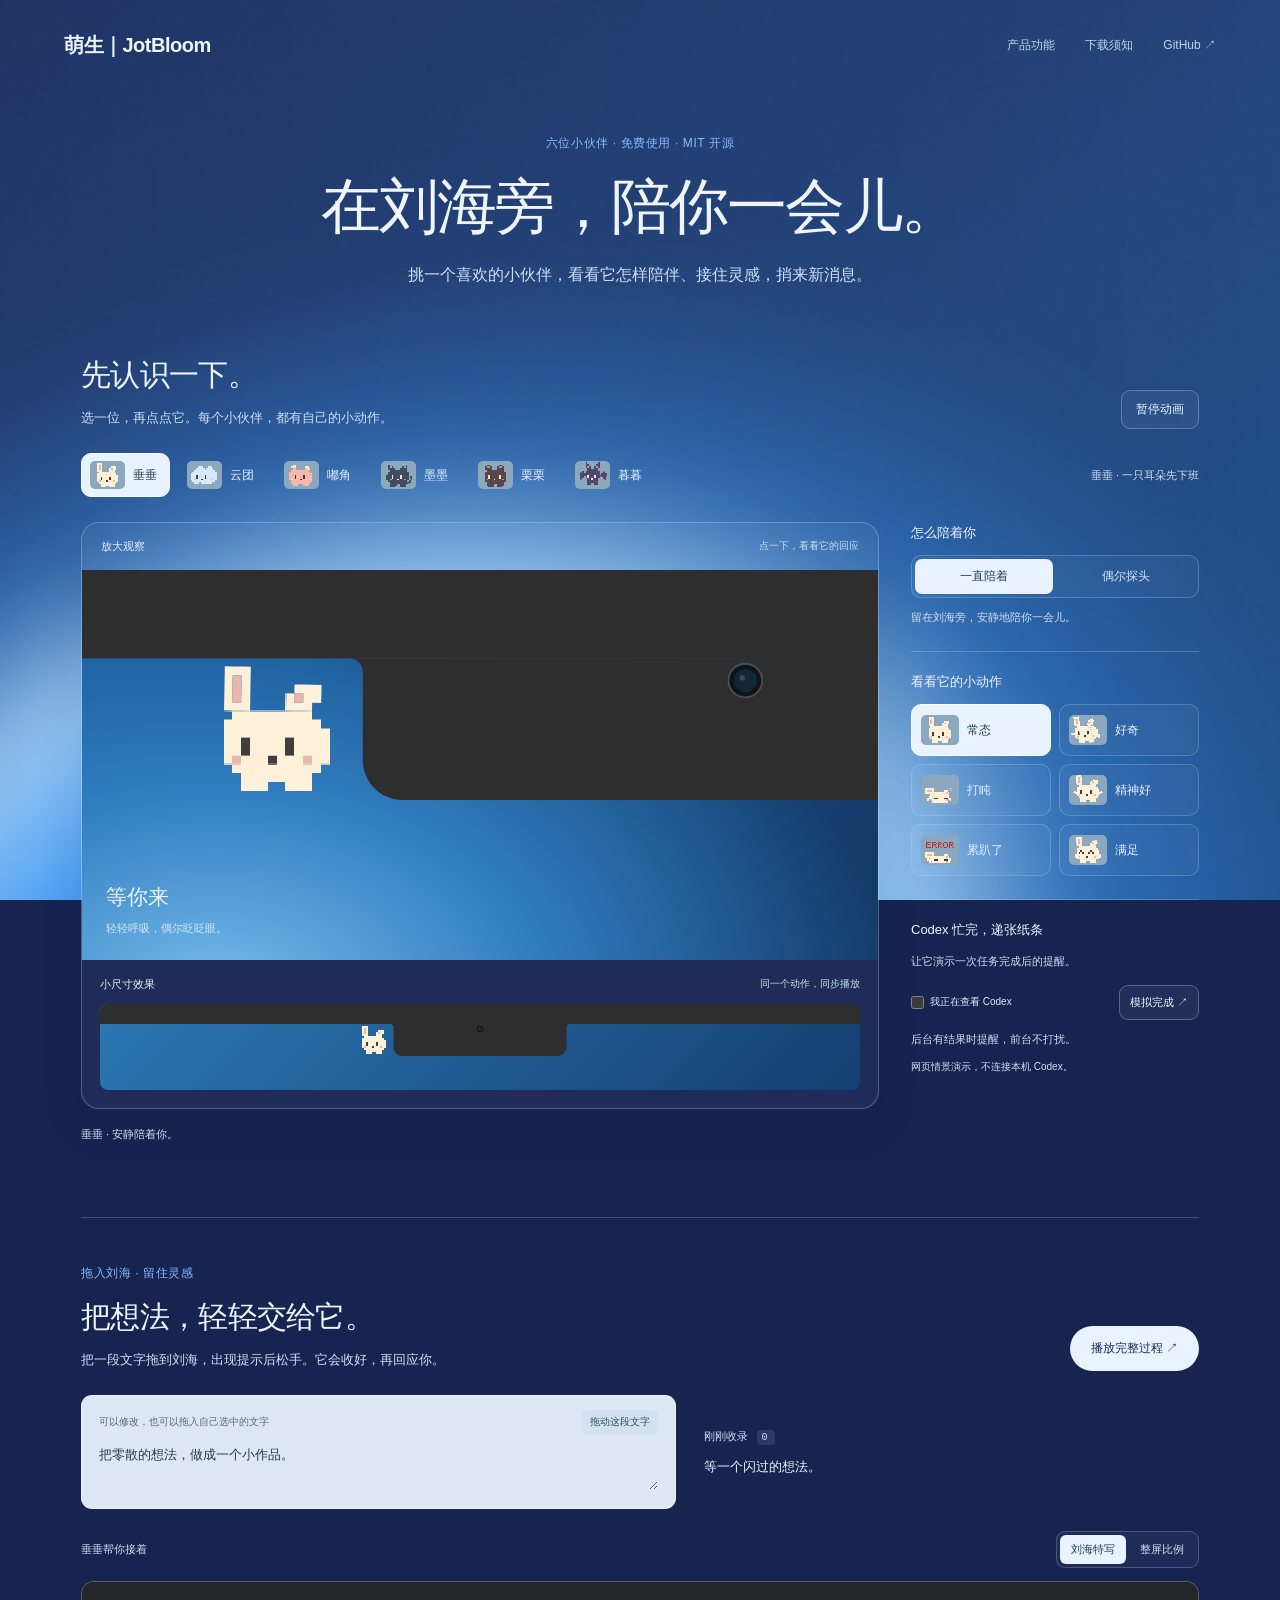
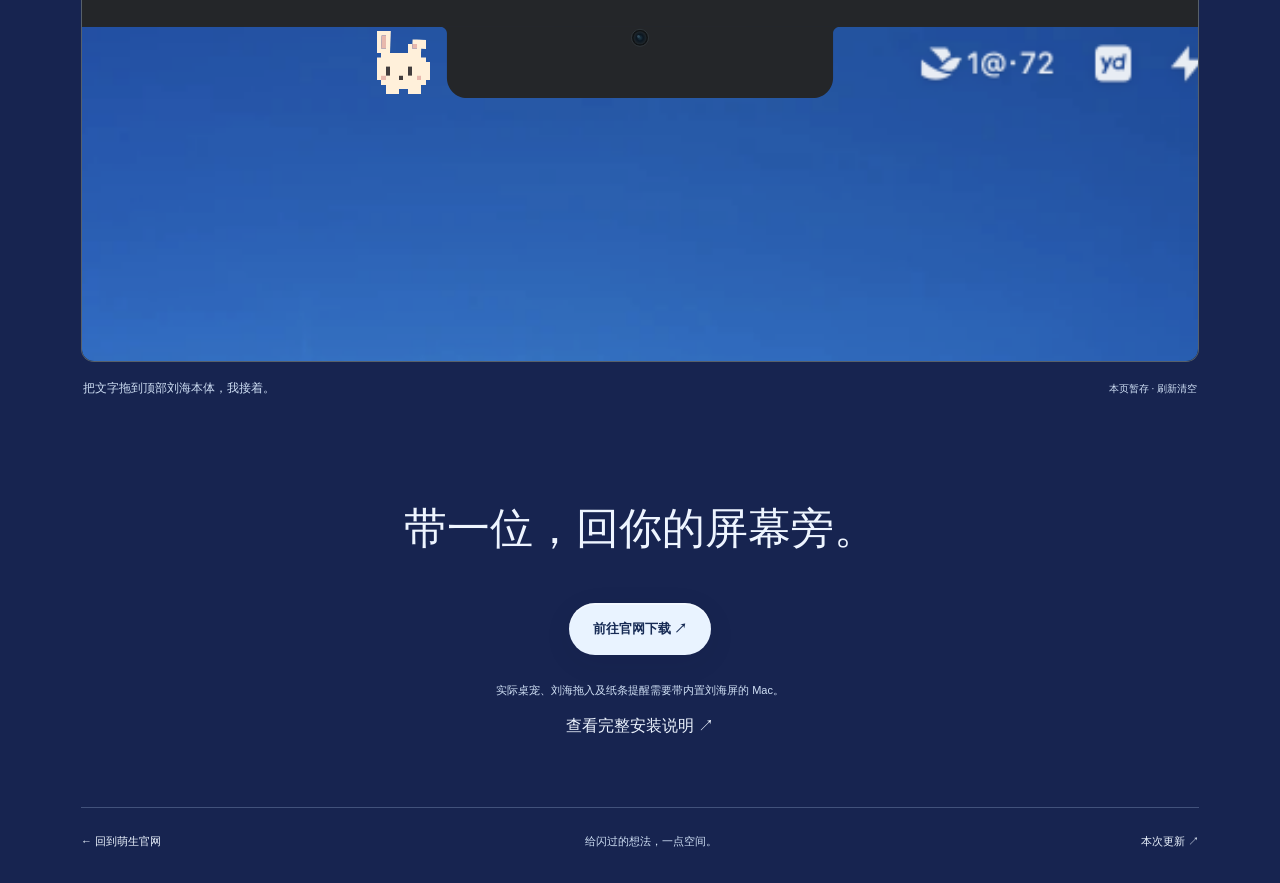
==== commit 7fbb888f: "Route experience visitors to homepage for downloads" ====
--- a/companions/index.html
+++ b/companions/index.html
@@ -62,6 +62,6 @@
  <div class="capture-caption"><p id="capture-status" role="status" aria-live="polite">把文字拖到顶部刘海本体，我接着。</p><span>本页暂存 · 刷新清空</span></div>
  <div id="capture-drag-ghost" aria-hidden="true">一段灵感</div>
 </section>
-<section class="experience-download"><h2>带一位，回你的屏幕旁。</h2><a class="pill" href="https://github.com/FengLi-AI/JotBloom-Notch-Assistant/releases/download/v1.0.5/JotBloom-1.0.5-universal.dmg">下载 Mac 1.0.5 ↗</a><p class="experience-footnote">实际桌宠、刘海拖入及纸条提醒需要带内置刘海屏的 Mac。</p><a class="text-link" href="../#before">查看完整安装说明 ↗</a></section>
+<section class="experience-download"><h2>带一位，回你的屏幕旁。</h2><a class="pill" href="../">前往官网下载 ↗</a><p class="experience-footnote">实际桌宠、刘海拖入及纸条提醒需要带内置刘海屏的 Mac。</p><a class="text-link" href="../#before">查看完整安装说明 ↗</a></section>
 <footer class="experience-footer"><a href="../">← 回到萌生官网</a><span>给闪过的想法，一点空间。</span><a href="https://github.com/FengLi-AI/JotBloom-Notch-Assistant/releases/tag/v1.0.5">本次更新 ↗</a></footer>
 </main></body></html>
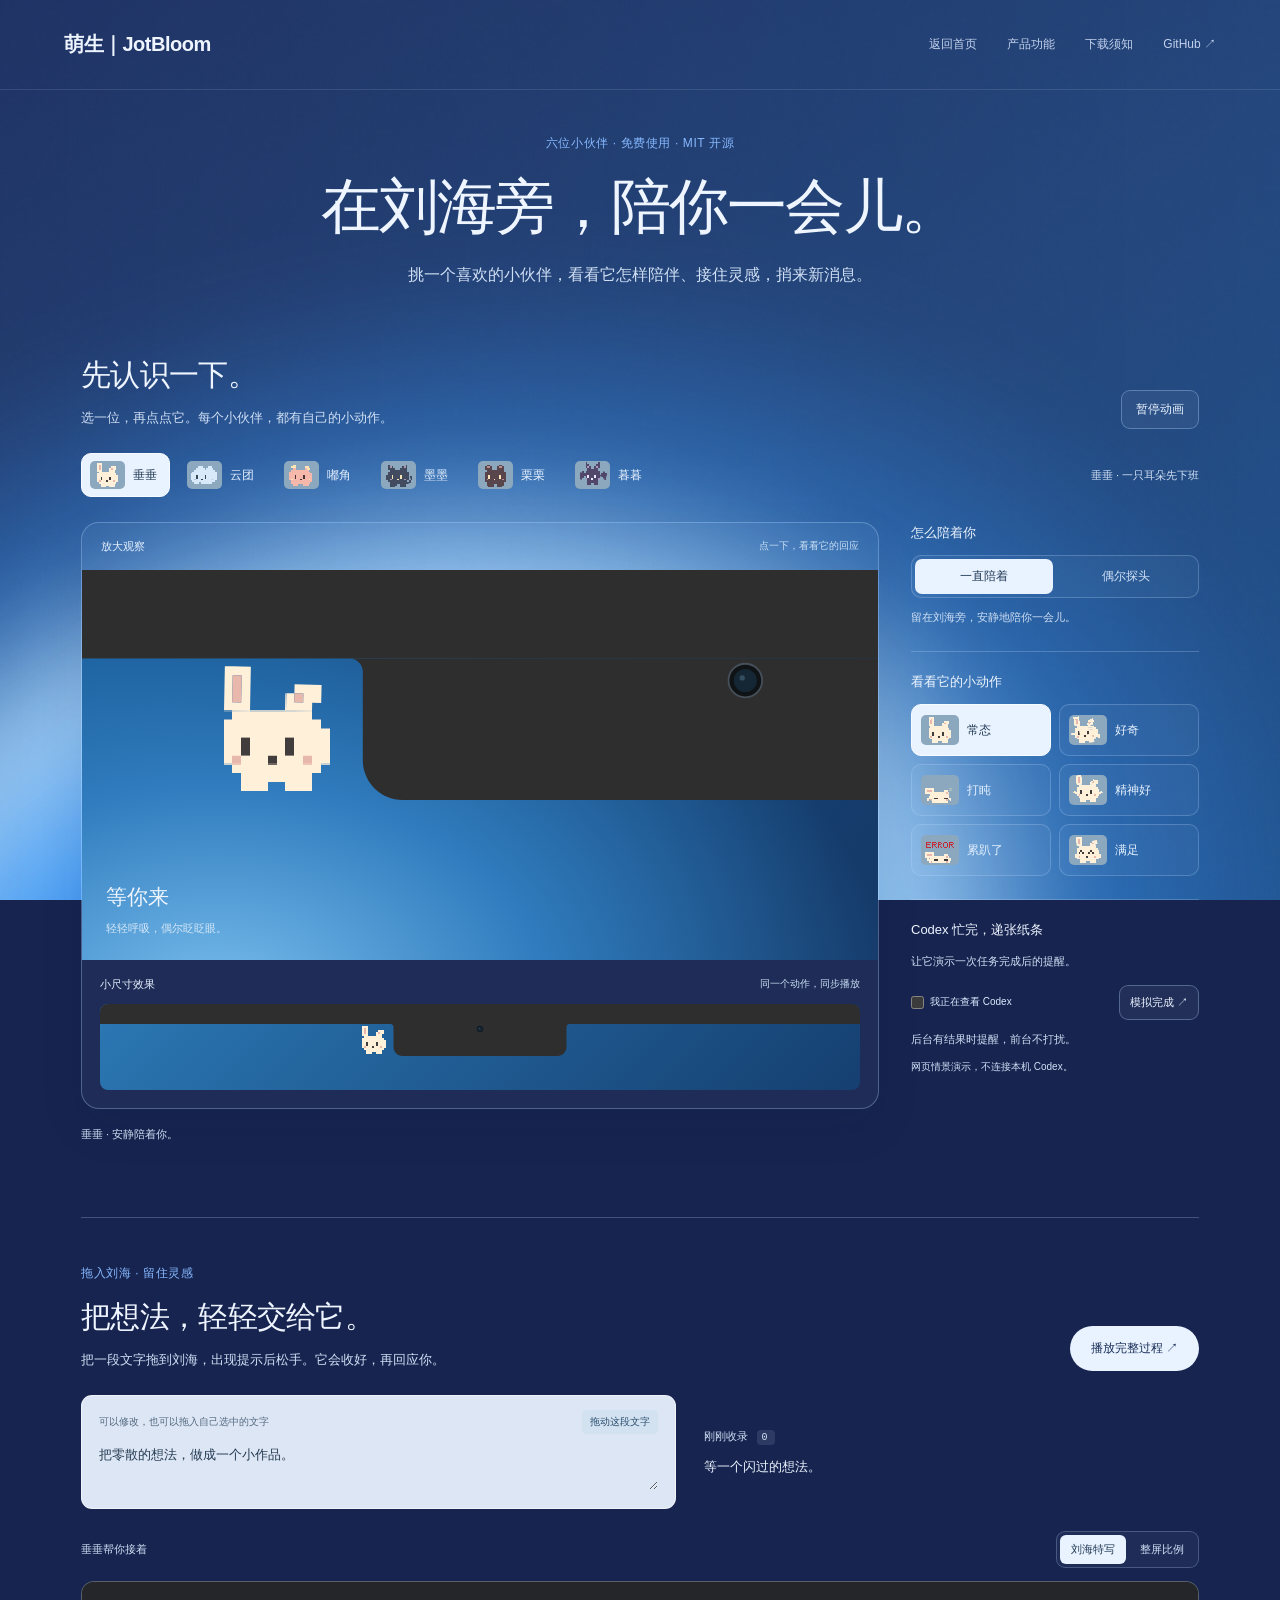
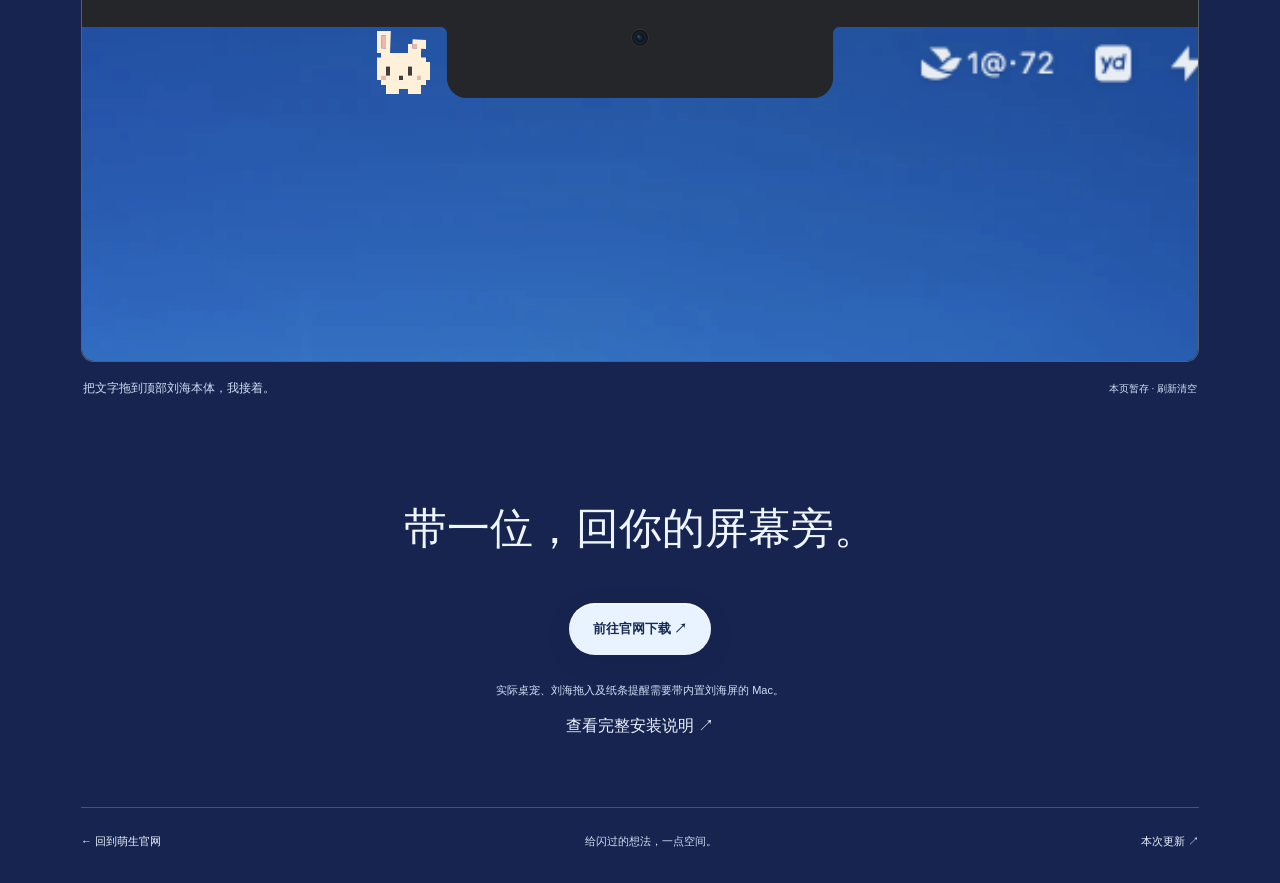
==== commit 3b4ae90e: "Publish scroll-aware header and return-home navigation" ====
--- a/companions/index.html
+++ b/companions/index.html
@@ -1,6 +1,6 @@
-<!doctype html><html lang="zh-CN"><head><meta charset="utf-8"><meta name="viewport" content="width=device-width,initial-scale=1"><meta name="color-scheme" content="dark"><title>六位小伙伴 · 萌生 JotBloom</title><meta name="description" content="在网页上体验萌生六个像素小伙伴：选角色、看动作，演示拖入灵感和 Codex 完成提醒。Mac 版免费、MIT 开源。"><link rel="stylesheet" href="../lightfield.css?v=1.0.5-web4"><link rel="stylesheet" href="experience.css?v=1.0.5-web4"><script src="companion-engine.js?v=1.0.5" defer></script><script src="native-renderer.js?v=1.0.5" defer></script><script src="experience.js?v=1.0.5-web4" defer></script></head><body>
+<!doctype html><html lang="zh-CN"><head><meta charset="utf-8"><meta name="viewport" content="width=device-width,initial-scale=1"><meta name="color-scheme" content="dark"><title>六位小伙伴 · 萌生 JotBloom</title><meta name="description" content="在网页上体验萌生六个像素小伙伴：选角色、看动作，演示拖入灵感和 Codex 完成提醒。Mac 版免费、MIT 开源。"><link rel="stylesheet" href="../lightfield.css?v=1.0.5-web5"><link rel="stylesheet" href="experience.css?v=1.0.5-web4"><script src="companion-engine.js?v=1.0.5" defer></script><script src="native-renderer.js?v=1.0.5" defer></script><script src="experience.js?v=1.0.5-web4" defer></script><script src="../navigation.js?v=1.0.5-web5" defer></script></head><body>
 <div class="lightfield" aria-hidden="true"><div class="field-sweep"></div><div class="field-ribbon"></div><div class="field-shade"></div><div class="grain"></div></div>
-<a class="skip" href="#playground">跳到小伙伴体验</a><header><a class="wordmark" href="../">萌生｜JotBloom</a><nav aria-label="主导航"><a href="../#product">产品功能</a><a href="../#before">下载须知</a><a href="https://github.com/FengLi-AI/JotBloom-Notch-Assistant" target="_blank" rel="noopener noreferrer">GitHub ↗</a></nav></header>
+<a class="skip" href="#playground">跳到小伙伴体验</a><header class="experience-header"><a class="wordmark" href="../">萌生｜JotBloom</a><nav aria-label="主导航"><a class="nav-home" href="../">返回首页</a><a href="../#product">产品功能</a><a href="../#before">下载须知</a><a href="https://github.com/FengLi-AI/JotBloom-Notch-Assistant" target="_blank" rel="noopener noreferrer">GitHub ↗</a></nav></header>
 <main class="companions-page">
 <section class="companions-intro"><p class="kicker">六位小伙伴 · 免费使用 · MIT 开源</p><h1>在刘海旁，陪你一会儿。</h1><p>挑一个喜欢的小伙伴，看看它怎样陪伴、接住灵感，捎来新消息。</p></section>
 <section id="playground" class="playground" aria-label="小伙伴互动体验">
--- a/lightfield.css
+++ b/lightfield.css
@@ -102,3 +102,12 @@
 .companion-feature{max-width:1080px;margin:auto;padding:45px 30px 110px;text-align:center}.companion-lineup{display:flex;justify-content:center;gap:20px;margin:45px 0 28px;flex-wrap:wrap}.companion-lineup figure{margin:0;min-width:95px}.companion-lineup canvas{width:100px;height:80px}.companion-lineup figcaption{font-size:12px;color:#d0e0f5;margin-top:10px}.companion-summary{font-size:16px;line-height:1.9;color:#d0e0f5;margin:0 auto 28px;max-width:650px}.companion-platform{font-size:11px;line-height:1.8;color:#d0e0f5;margin:20px auto 0;max-width:600px}@media(max-width:700px){.companion-lineup{display:grid;grid-template-columns:repeat(3,1fr);gap:24px 8px}.companion-lineup figure{min-width:0}.companion-summary{font-size:14px}.companion-feature{padding:30px 22px 80px}header nav{gap:14px;font-size:10px}}
 
 @media(max-width:700px){body>header nav a[href="companions/"]{display:inline}body>header nav a[href="#before"]{display:none}}
+
+/* Shared navigation: a quiet divider and direction-aware reveal. */
+body>header{position:fixed;inset:0 0 auto;padding-inline:5%;z-index:20;border-bottom:1px solid #d5e6ff20;transition:transform .24s ease,background .24s ease;}
+body>header.is-scrolled{background:#182e55d9;-webkit-backdrop-filter:blur(16px);backdrop-filter:blur(16px)}
+body>header.is-hidden{transform:translateY(-100%);pointer-events:none}
+body>header:has(:focus-visible){transform:translateY(0);pointer-events:auto}
+main section[id]{scroll-margin-top:110px}
+@media(max-width:700px){body>header.experience-header nav>a[href="../#product"],body>header.experience-header nav>a[href="../#before"]{display:none}}
+@media(max-width:600px){body>header{padding-inline:24px}main section[id]{scroll-margin-top:94px}}
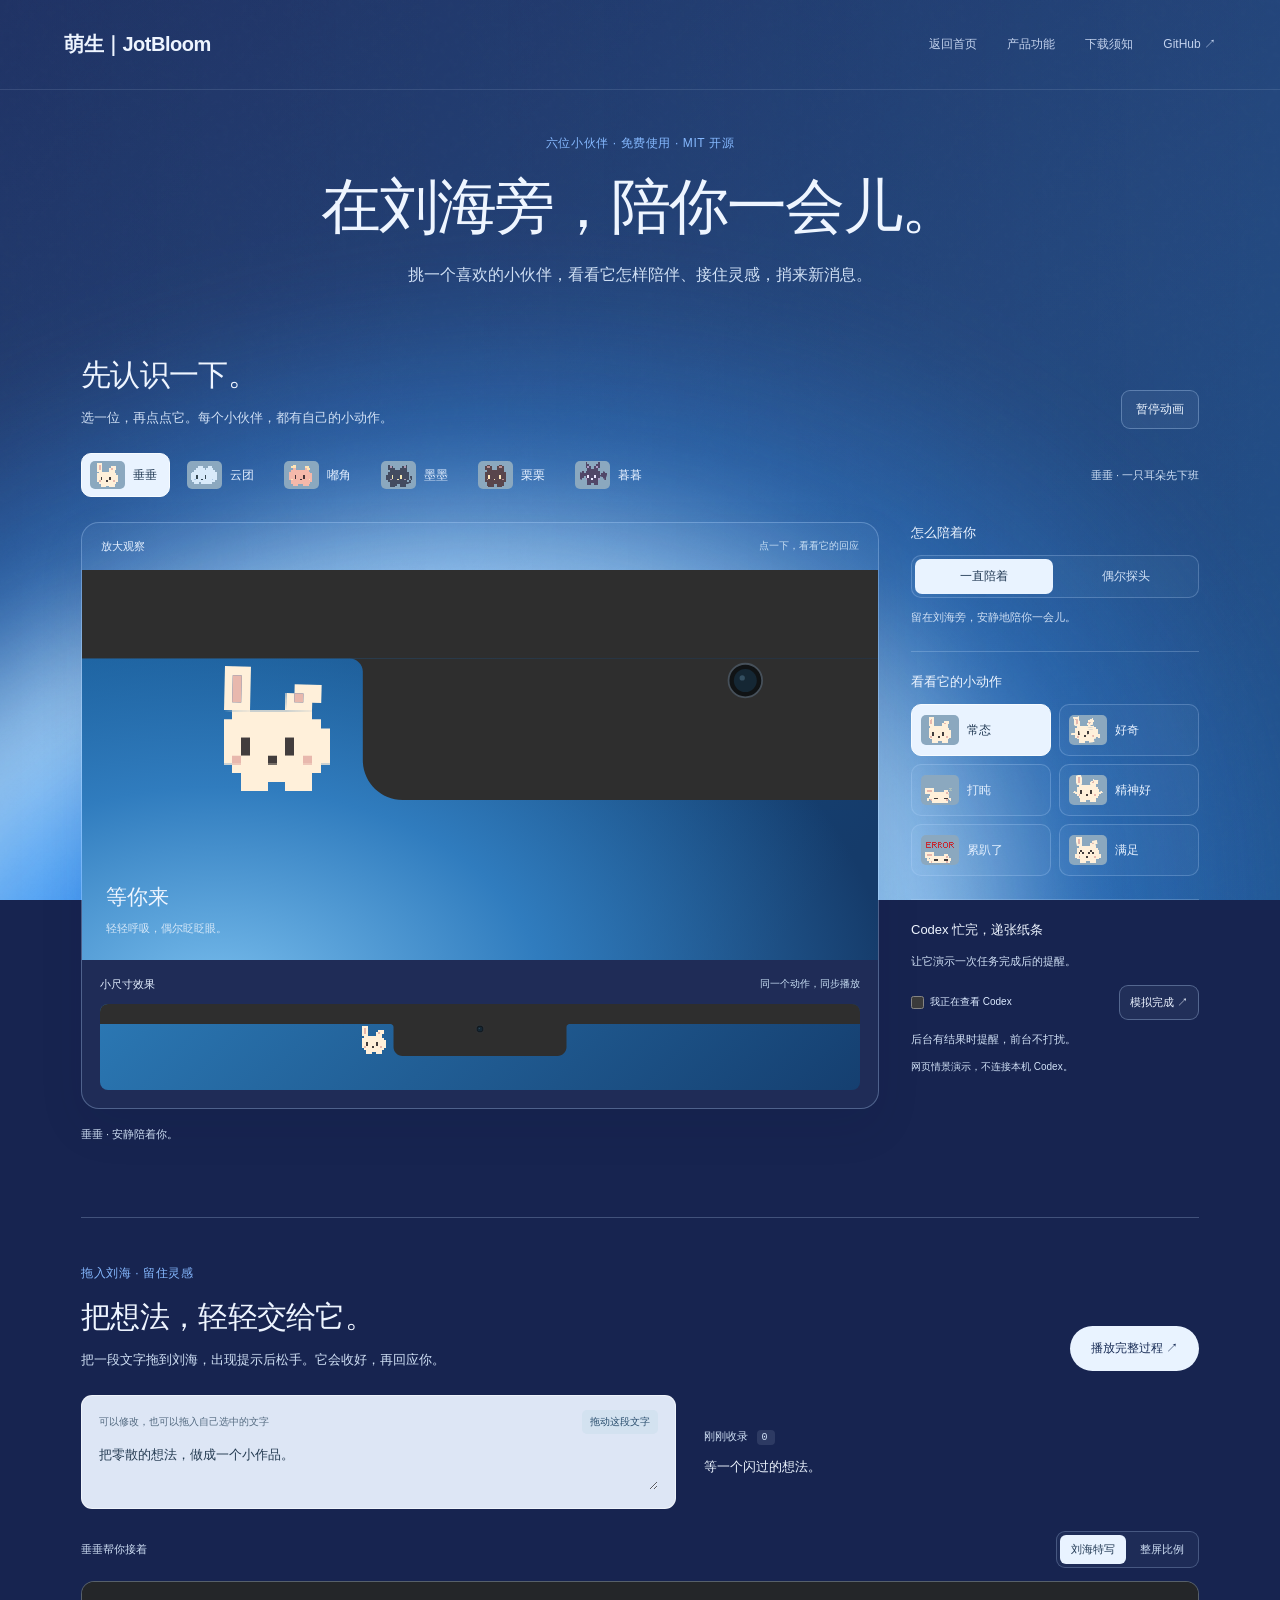
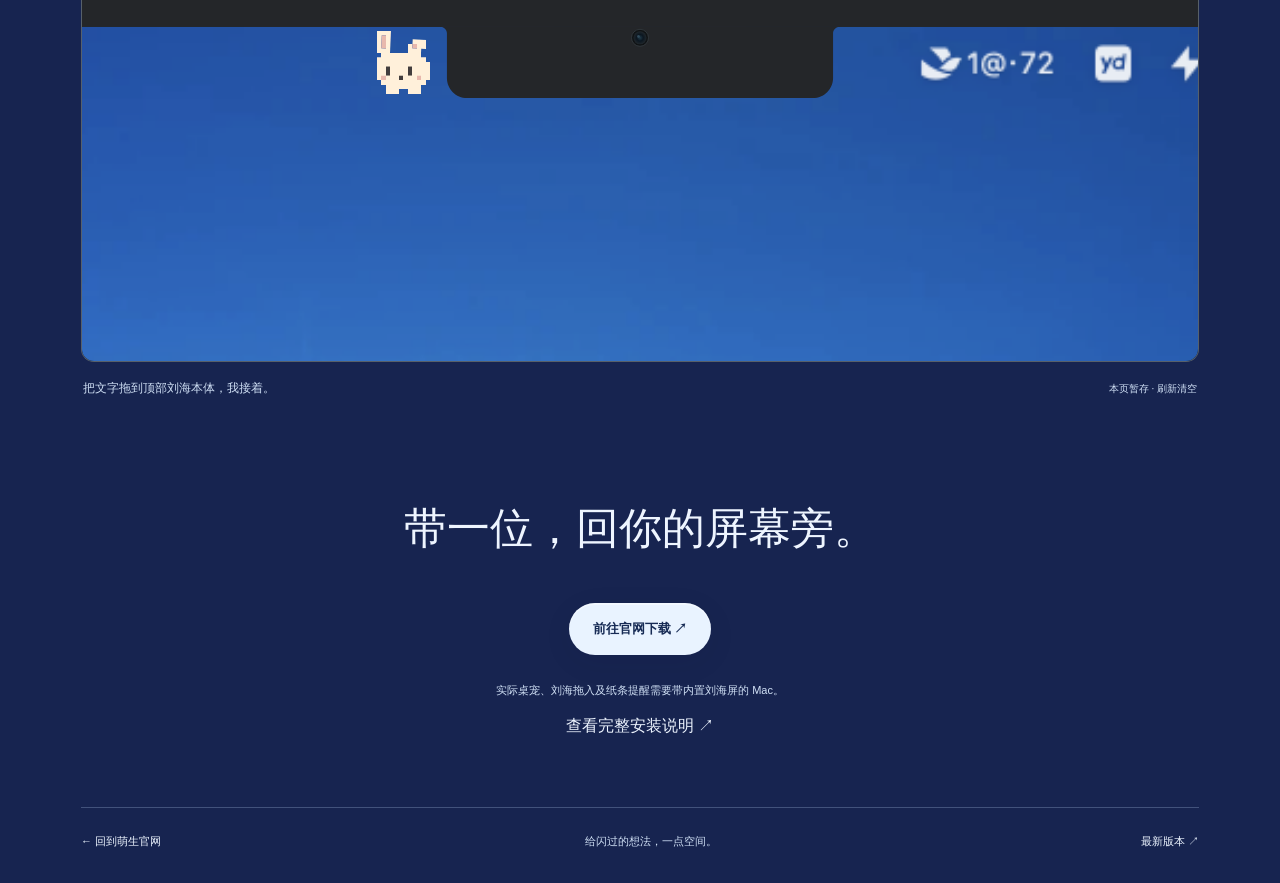
==== commit dbb97237: "Publish Mac 1.0.7 downloads, native screenshots and homepage file shelf section" ====
--- a/companions/index.html
+++ b/companions/index.html
@@ -1,4 +1,4 @@
-<!doctype html><html lang="zh-CN"><head><meta charset="utf-8"><meta name="viewport" content="width=device-width,initial-scale=1"><meta name="color-scheme" content="dark"><title>六位小伙伴 · 萌生 JotBloom</title><meta name="description" content="在网页上体验萌生六个像素小伙伴：选角色、看动作，演示拖入灵感和 Codex 完成提醒。Mac 版免费、MIT 开源。"><link rel="stylesheet" href="../lightfield.css?v=1.0.5-web5"><link rel="stylesheet" href="experience.css?v=1.0.5-web4"><script src="companion-engine.js?v=1.0.5" defer></script><script src="native-renderer.js?v=1.0.5" defer></script><script src="experience.js?v=1.0.5-web4" defer></script><script src="../navigation.js?v=1.0.5-web5" defer></script></head><body>
+<!doctype html><html lang="zh-CN"><head><meta charset="utf-8"><meta name="viewport" content="width=device-width,initial-scale=1"><meta name="color-scheme" content="dark"><title>六位小伙伴 · 萌生 JotBloom</title><meta name="description" content="在网页上体验萌生六个像素小伙伴：选角色、看动作，演示拖入灵感和 Codex 完成提醒。Mac 版免费、MIT 开源。"><link rel="stylesheet" href="../lightfield.css?v=1.0.7-web1"><link rel="stylesheet" href="experience.css?v=1.0.5-web4"><script src="companion-engine.js?v=1.0.5" defer></script><script src="native-renderer.js?v=1.0.5" defer></script><script src="experience.js?v=1.0.5-web4" defer></script><script src="../navigation.js?v=1.0.5-web5" defer></script></head><body>
 <div class="lightfield" aria-hidden="true"><div class="field-sweep"></div><div class="field-ribbon"></div><div class="field-shade"></div><div class="grain"></div></div>
 <a class="skip" href="#playground">跳到小伙伴体验</a><header class="experience-header"><a class="wordmark" href="../">萌生｜JotBloom</a><nav aria-label="主导航"><a class="nav-home" href="../">返回首页</a><a href="../#product">产品功能</a><a href="../#before">下载须知</a><a href="https://github.com/FengLi-AI/JotBloom-Notch-Assistant" target="_blank" rel="noopener noreferrer">GitHub ↗</a></nav></header>
 <main class="companions-page">
@@ -63,5 +63,5 @@
  <div id="capture-drag-ghost" aria-hidden="true">一段灵感</div>
 </section>
 <section class="experience-download"><h2>带一位，回你的屏幕旁。</h2><a class="pill" href="../">前往官网下载 ↗</a><p class="experience-footnote">实际桌宠、刘海拖入及纸条提醒需要带内置刘海屏的 Mac。</p><a class="text-link" href="../#before">查看完整安装说明 ↗</a></section>
-<footer class="experience-footer"><a href="../">← 回到萌生官网</a><span>给闪过的想法，一点空间。</span><a href="https://github.com/FengLi-AI/JotBloom-Notch-Assistant/releases/tag/v1.0.5">本次更新 ↗</a></footer>
+<footer class="experience-footer"><a href="../">← 回到萌生官网</a><span>给闪过的想法，一点空间。</span><a href="https://github.com/FengLi-AI/JotBloom-Notch-Assistant/releases/tag/v1.0.7">最新版本 ↗</a></footer>
 </main></body></html>
--- a/lightfield.css
+++ b/lightfield.css
@@ -1,12 +1,12 @@
 /* New standalone direction: atmospheric blue light, editorial scale, natural scroll. */
 :root{--ink:#eef5ff;--muted:#b6c5e0;--blue:#86b9ff;--green:#85e5bd;--night:#172450;--progress:0;--mx:0px;--my:0px;color-scheme:dark;font-family:"Avenir Next","PingFang SC","Helvetica Neue",sans-serif;color:var(--ink);background:var(--night)}
-*{box-sizing:border-box}html{scroll-behavior:smooth}body{margin:0;overflow-x:clip}button,a{-webkit-tap-highlight-color:transparent}button,input{font:inherit}button{cursor:pointer}button,a{color:inherit}a{text-decoration:none}button{border:0}h1,h2,h3,p{margin:0}button:focus-visible,a:focus-visible,summary:focus-visible{outline:2px solid #a9d3ff;outline-offset:6px}button:disabled{cursor:default}.skip{position:fixed;top:-100px;background:var(--ink);color:var(--night);padding:14px;z-index:100}.skip:focus{top:12px}
+*{box-sizing:border-box}html{scroll-behavior:smooth;overflow-x:clip}body{margin:0;overflow-x:clip}button,a{-webkit-tap-highlight-color:transparent}button,input{font:inherit}button{cursor:pointer}button,a{color:inherit}a{text-decoration:none}button{border:0}h1,h2,h3,p{margin:0}button:focus-visible,a:focus-visible,summary:focus-visible{outline:2px solid #a9d3ff;outline-offset:6px}button:disabled{cursor:default}.skip{position:fixed;top:-100px;background:var(--ink);color:var(--night);padding:14px;z-index:100}.skip:focus{top:12px}
 .lightfield{position:fixed;inset:0;z-index:-2;background:linear-gradient(160deg,#15214e,#1b2d5b 65%,#223769);overflow:hidden;pointer-events:none}.sky-light{position:absolute;left:12%;top:16%;width:76%;height:75%;background:radial-gradient(ellipse,#2e7fff30,transparent 65%);transform:translate(var(--mx),var(--my))}.horizon{position:absolute;left:-25%;width:150%;height:85%;bottom:calc(-54% + var(--progress)*32%);border-radius:50%;background:radial-gradient(ellipse at 50% 18%,#0988ff 0%,#278aff 26%,#a9d5f4 50%,#d1dae4 68%,transparent 76%);filter:blur(48px);transform:translateX(calc(var(--mx)*.3));opacity:.94}.grain{position:absolute;inset:0;opacity:.045;background-image:url("data:image/svg+xml,%3Csvg viewBox='0 0 180 180' xmlns='http://www.w3.org/2000/svg'%3E%3Cfilter id='n'%3E%3CfeTurbulence type='fractalNoise' baseFrequency='.8' numOctaves='3' stitchTiles='stitch'/%3E%3C/filter%3E%3Cpath fill='white' filter='url(%23n)' opacity='.8' d='M0 0h180v180H0z'/%3E%3C/svg%3E")}
 header{height:90px;position:absolute;inset:0 5% auto;display:flex;justify-content:space-between;align-items:center;z-index:4}.wordmark{font-size:20px;font-weight:600;letter-spacing:-.5px;display:inline-flex;align-items:baseline;gap:10px}.wordmark span{font-size:15px;font-weight:400;opacity:.55;letter-spacing:-.5px}nav{display:flex;align-items:center;gap:30px;font-size:12px;color:#c3d2ed}.text-link{background:none;padding:8px 0;font-size:inherit}.text-link:hover,nav a:hover{color:white}
 .opening{min-height:100svh;position:relative;display:flex;align-items:flex-end;padding:0 5% 50px}.scroll-whisper{position:absolute;top:21%;left:50%;transform:translateX(-50%);font-size:11px;color:#bdcff2;white-space:nowrap;display:flex;gap:10px;align-items:center}.scroll-whisper span{display:inline-block;animation:invite 2.4s ease-in-out infinite}@keyframes invite{50%{transform:translateY(5px)}}
 .hero-bottom{display:grid;grid-template-columns:1fr 270px;gap:70px;align-items:end;width:100%;position:relative;z-index:2}.kicker{font-size:12px;line-height:1.6;letter-spacing:.6px;color:var(--blue)}.opening .kicker{color:var(--green);margin-bottom:18px}.spark{margin-right:7px}.opening h1{font-size:clamp(52px,6.1vw,94px);font-weight:500;line-height:1.04;letter-spacing:-.065em;color:#d5e6ff}.hero-sub{font-size:clamp(20px,2.6vw,38px);letter-spacing:-1px;color:#c0d6f0a8;margin-top:22px}.hero-aside{padding-bottom:5px}.hero-aside p{font-size:17px;line-height:1.85;color:#d1e1f8;margin-bottom:24px}.pill{display:inline-flex;justify-content:center;align-items:center;gap:30px;padding:17px 24px;border-radius:40px;background:#e9f3ff;color:#172b55;font-size:13px;font-weight:600;box-shadow:0 2px 0 #ffffff60 inset,0 7px 30px #04102912;transition:background .2s,transform .2s}.pill:hover{background:white;transform:translateY(-2px)}.hero-aside small{display:block;color:#c4d9f0b0;font-size:10px;margin-top:16px}
 .sculpture{position:absolute;top:28%;left:50%;width:245px;height:165px;transform:translateX(-50%) translateY(calc(var(--progress)*70px)) rotateY(-20deg);perspective:850px;transform-style:preserve-3d;opacity:calc(1 - var(--progress)*.7);pointer-events:none}.glass-panel{position:absolute;inset:0;border-radius:16px 16px 50px 50px;border:1px solid #ebf8ff82;background:linear-gradient(115deg,#e5f8ff4d,#92b4eb12 48%,#d7edff73);box-shadow:inset 6px 0 18px #eaf7ff70,inset -10px -6px 15px #76a3da45,0 15px 50px #020d2840;transform:rotateY(-22deg) rotateX(10deg) translateZ(15px);backdrop-filter:blur(5px)}.panel-camera{width:64px;height:14px;border-radius:0 0 10px 10px;background:#182856b0;position:absolute;top:0;left:50%;transform:translateX(-50%)}.glass-panel svg{width:58px;height:58px;position:absolute;left:25px;top:24px;fill:none;stroke:#e5f5ff;stroke-width:1.8;filter:drop-shadow(0 0 9px #d9f7ff)}.glass-line{height:3px;border-radius:4px;background:#cce5ff91;position:absolute;left:33px;right:33px;top:108px}.glass-line.short{top:125px;right:99px;opacity:.45}.orbit{position:absolute;width:120px;height:155px;border-radius:50%;border:1px solid #c3d8ff42;background:linear-gradient(90deg,#f1f9ff80,#588be01a);box-shadow:inset 6px 1px 12px #f0fbff6a;transform:rotateY(65deg)}.orbit-back{left:-37px;top:8px;transform:translateZ(-50px) rotateY(65deg);opacity:.55}.orbit-front{right:-66px;top:4px;opacity:.65}.orbit-edge{right:-99px;width:35px;opacity:.28}
-.story{padding:180px 24px 160px;min-height:830px;position:relative}.story-copy{max-width:385px;margin:auto}.story h2{font-size:29px;font-weight:500;line-height:1.45;letter-spacing:-.7px;margin:20px 0 28px}.story-copy>p:not(.kicker){font-size:16px;line-height:1.9;color:#c7d5ec;margin-top:22px}.story-copy>p.soft{color:#9bb9e3}.story-mark{display:flex;justify-content:center;gap:5px;margin-top:60px}.story-mark span{height:15px;width:11px;background:linear-gradient(90deg,#effaffae,#bacdf126);border-radius:50%;box-shadow:0 0 8px #c7e9ff29}.story-mark span:nth-child(2){width:6px}.story-mark span:nth-child(3){width:3px}
+.story{padding:180px 24px 160px;position:relative}.story-copy{margin:0}.story-mark{display:flex;justify-content:center;gap:5px;margin-top:60px}.story-mark span{height:15px;width:11px;background:linear-gradient(90deg,#effaffae,#bacdf126);border-radius:50%;box-shadow:0 0 8px #c7e9ff29}.story-mark span:nth-child(2){width:6px}.story-mark span:nth-child(3){width:3px}
 .product{max-width:1120px;margin:auto;padding:60px 35px 130px}.section-title{text-align:center}.section-title h2,.shortcut h2{font-size:clamp(38px,4.5vw,68px);font-weight:500;line-height:1.16;letter-spacing:-2.5px;margin-top:24px}.product-tabs{display:flex;justify-content:center;gap:10px;margin:0 auto 22px;flex-wrap:wrap}.product-tabs button{padding:11px 21px;background:transparent;color:#e3edfa;border-radius:30px;font-size:13px;transition:background .25s,color .25s}.product-tabs button:hover{background:#ffffff0d}.product-tabs button[aria-selected=true]{background:#dcecff;color:#18305d}.feature-caption{text-align:center;max-width:580px;margin:45px auto 20px;min-height:80px}.feature-caption h3{font-weight:500;font-size:19px;margin-bottom:10px}.feature-caption p{font-size:14px;line-height:1.85;color:#b9cce8}.stage{position:relative;padding:18px 22px 24px;border:1px solid #d2e7ff30;border-radius:26px;background:linear-gradient(125deg,#bcd8ff16,#599de616);box-shadow:0 40px 70px #03103236,inset 0 1px #ffffff18;perspective:1000px}.stage-bar{font-size:10px;letter-spacing:1px;display:flex;justify-content:space-between;color:#b3c9ea;padding:0 3px 17px}.screenshot-button{position:relative;z-index:1;display:block;width:100%;padding:0;border-radius:15px;background:#111822;overflow:hidden}.screenshot-button img{display:block;width:100%;height:auto;max-height:490px;object-fit:contain;transition:opacity .18s}.stage-floor{position:absolute;left:10%;right:10%;bottom:-25px;height:80px;background:#248cff42;filter:blur(35px);z-index:-1}.stage-caption{display:flex;align-items:center;justify-content:space-between;padding:20px 6px;font-size:10px;color:#aabfdf}.stage-caption button{font-size:12px}
 .more{padding:80px 5% 130px;max-width:1300px;margin:auto}.three-notes{display:grid;grid-template-columns:repeat(3,1fr);gap:65px;margin:70px auto 0;max-width:1060px}.note-symbol{font-size:33px;font-weight:300;color:#b9d7ff}.three-notes h3{font-size:18px;font-weight:500;margin:20px 0 15px}.three-notes p{font-size:14px;line-height:1.9;color:#b9cbe6}
 .shortcut{text-align:center;padding:100px 24px 150px}.shortcut .kicker{font-size:17px;letter-spacing:-.3px}.keys{display:flex;justify-content:center;align-items:center;gap:25px;margin:55px auto 28px;perspective:800px}.keys kbd{width:115px;height:105px;padding:18px;border-radius:19px;background:linear-gradient(140deg,#475978,#17243d);border:1px solid #97b9e650;box-shadow:0 7px 0 #111c31,0 12px 0 #7188a947,0 25px 35px #020d2c50,inset 0 1px 2px #ffffff35;display:flex;flex-direction:column;align-items:flex-start;justify-content:space-between;font:inherit;transform:rotateX(18deg);transition:transform .3s}.keys kbd:hover{transform:rotateX(18deg) translateY(5px)}.keys kbd span{font-size:30px}.keys kbd small{font-size:11px;opacity:.6}.keys kbd.space-key{width:240px}.keys .space-key span{font-size:20px;align-self:center;margin-top:10px}.keys b{font-weight:300;color:#8fb2e3}.shortcut-note{color:#b1c6e4;font-size:12px;margin-bottom:35px}
@@ -95,7 +95,7 @@
 .preview-theme button:focus-visible{outline:2px solid #a2ceff;outline-offset:3px}
 .stage-bar{align-items:center;gap:12px;padding-bottom:14px}.stage-bar>span{display:flex;gap:12px;flex-wrap:wrap}
 .screenshot-button{background:#14171d;transition:background .36s}.screenshot-button[data-theme="light"]{background:#f6f7f9}
-.screenshot-button img{height:clamp(230px,44vw,520px);max-height:none;object-fit:contain}
+.screenshot-button img{height:100%;max-height:100%;object-fit:contain}
 @media(max-width:600px){.stage{padding:12px 10px 16px}.stage-bar{font-size:9px}.stage-bar>span{gap:4px;flex-direction:column}.preview-theme button{min-width:46px;padding:5px 8px}.stage-caption{gap:12px;line-height:1.6}.product-tabs{gap:4px}.product-tabs button{padding:9px 12px}}
 @media(prefers-reduced-motion:reduce){.preview-theme button,.screenshot-button{transition:none}}
 
@@ -111,3 +111,36 @@
 main section[id]{scroll-margin-top:110px}
 @media(max-width:700px){body>header.experience-header nav>a[href="../#product"],body>header.experience-header nav>a[href="../#before"]{display:none}}
 @media(max-width:600px){body>header{padding-inline:24px}main section[id]{scroll-margin-top:94px}}
+
+.companion-greeting{display:block;margin:auto;padding:0;border:0;background:transparent;border-radius:12px;touch-action:pan-y}.companion-greeting canvas{display:block;image-rendering:pixelated}
+
+/* 1.0.7: give the story a full-width rhythm and the file shelf its own home-page section. */
+.story{max-width:1120px;margin:auto;padding:140px 35px 150px;min-height:0}
+.story-layout{display:grid;grid-template-columns:1.1fr 1fr;gap:clamp(48px,7vw,112px);align-items:center}
+.story h2{font-size:clamp(42px,4.5vw,64px);font-weight:500;line-height:1.23;letter-spacing:-2px;margin:25px 0 0}
+.story h2 span{color:#d7ebff}
+.story .story-copy{max-width:none;margin:0;padding-top:34px}
+.story .story-copy p{font-size:17px;line-height:1.95;color:#d0e0f5;margin:24px 0 0;text-wrap:pretty}
+.story .story-copy .story-lead{font-size:clamp(22px,2vw,28px);line-height:1.65;color:#edf5ff;font-weight:500;margin-top:0}
+.story .story-copy .story-return{padding-top:23px;border-top:1px solid #d0e0f533;font-size:15px;color:#bed8fa}
+.shelf-feature{max-width:1120px;margin:auto;padding:60px 35px 90px}
+.shelf-intro{font-size:17px;line-height:1.9;color:#d0e0f5;margin:28px auto 0;max-width:620px}
+.shelf-figure{margin:48px 0 36px}
+.shelf-preview{display:block;width:100%;padding:0;background:#14171d;border-radius:20px;overflow:hidden;border:1px solid #d2e7ff40;box-shadow:0 28px 65px #061a3d40;cursor:zoom-in}
+.shelf-preview img{display:block;width:100%;height:auto}
+.shelf-preview:focus-visible{outline:2px solid #d7ebff;outline-offset:6px}
+.shelf-figure figcaption{display:flex;justify-content:space-between;gap:15px;color:#bed0e8;font-size:11px;line-height:1.7;margin:16px 3px 0}
+.shelf-steps{list-style:none;padding:0;margin:0;display:grid;grid-template-columns:repeat(3,1fr);gap:40px}
+.shelf-steps li{border-top:1px solid #cbe2ff38;padding-top:22px}
+.step-index{font-size:11px;letter-spacing:1.3px;color:#b4d4ff}
+.shelf-steps h3{font-size:18px;font-weight:500;margin:15px 0 12px}
+.shelf-steps p{font-size:14px;line-height:1.9;color:#d0e0f5;margin:0}
+.shelf-note{font-size:12px;line-height:1.9;color:#b8cfe9;text-align:center;margin:36px auto 0}
+@media(max-width:760px){
+ .story{padding:90px 28px 100px}.story-layout{grid-template-columns:1fr;gap:34px}.story h2{font-size:clamp(38px,7.2vw,52px);letter-spacing:-1.5px}
+ .story .story-copy{padding-top:0;max-width:540px}.story .story-copy p{font-size:16px;margin-top:20px}.story .story-copy .story-lead{font-size:22px}.story .story-copy .story-return{font-size:14px}
+ .shelf-feature{padding:40px 24px 65px}.shelf-intro{font-size:15px;margin-top:22px}.shelf-intro br{display:none}.shelf-figure{margin:32px 0}.shelf-preview{border-radius:12px}.shelf-figure figcaption{font-size:10px}
+ .shelf-steps{grid-template-columns:1fr;gap:25px}.shelf-steps li{padding-top:18px}.shelf-steps h3{font-size:18px;margin:10px 0 8px}.shelf-steps p{max-width:440px}.shelf-note{font-size:11px;text-align:left;margin-top:30px}
+}
+.shelf-feature .kicker{display:inline-block;padding:7px 13px;border-radius:20px;background:#102a577a;color:#f3f7ff}
+@media(max-width:600px){.shelf-feature .section-title h2{font-size:clamp(30px,10vw,40px)}}
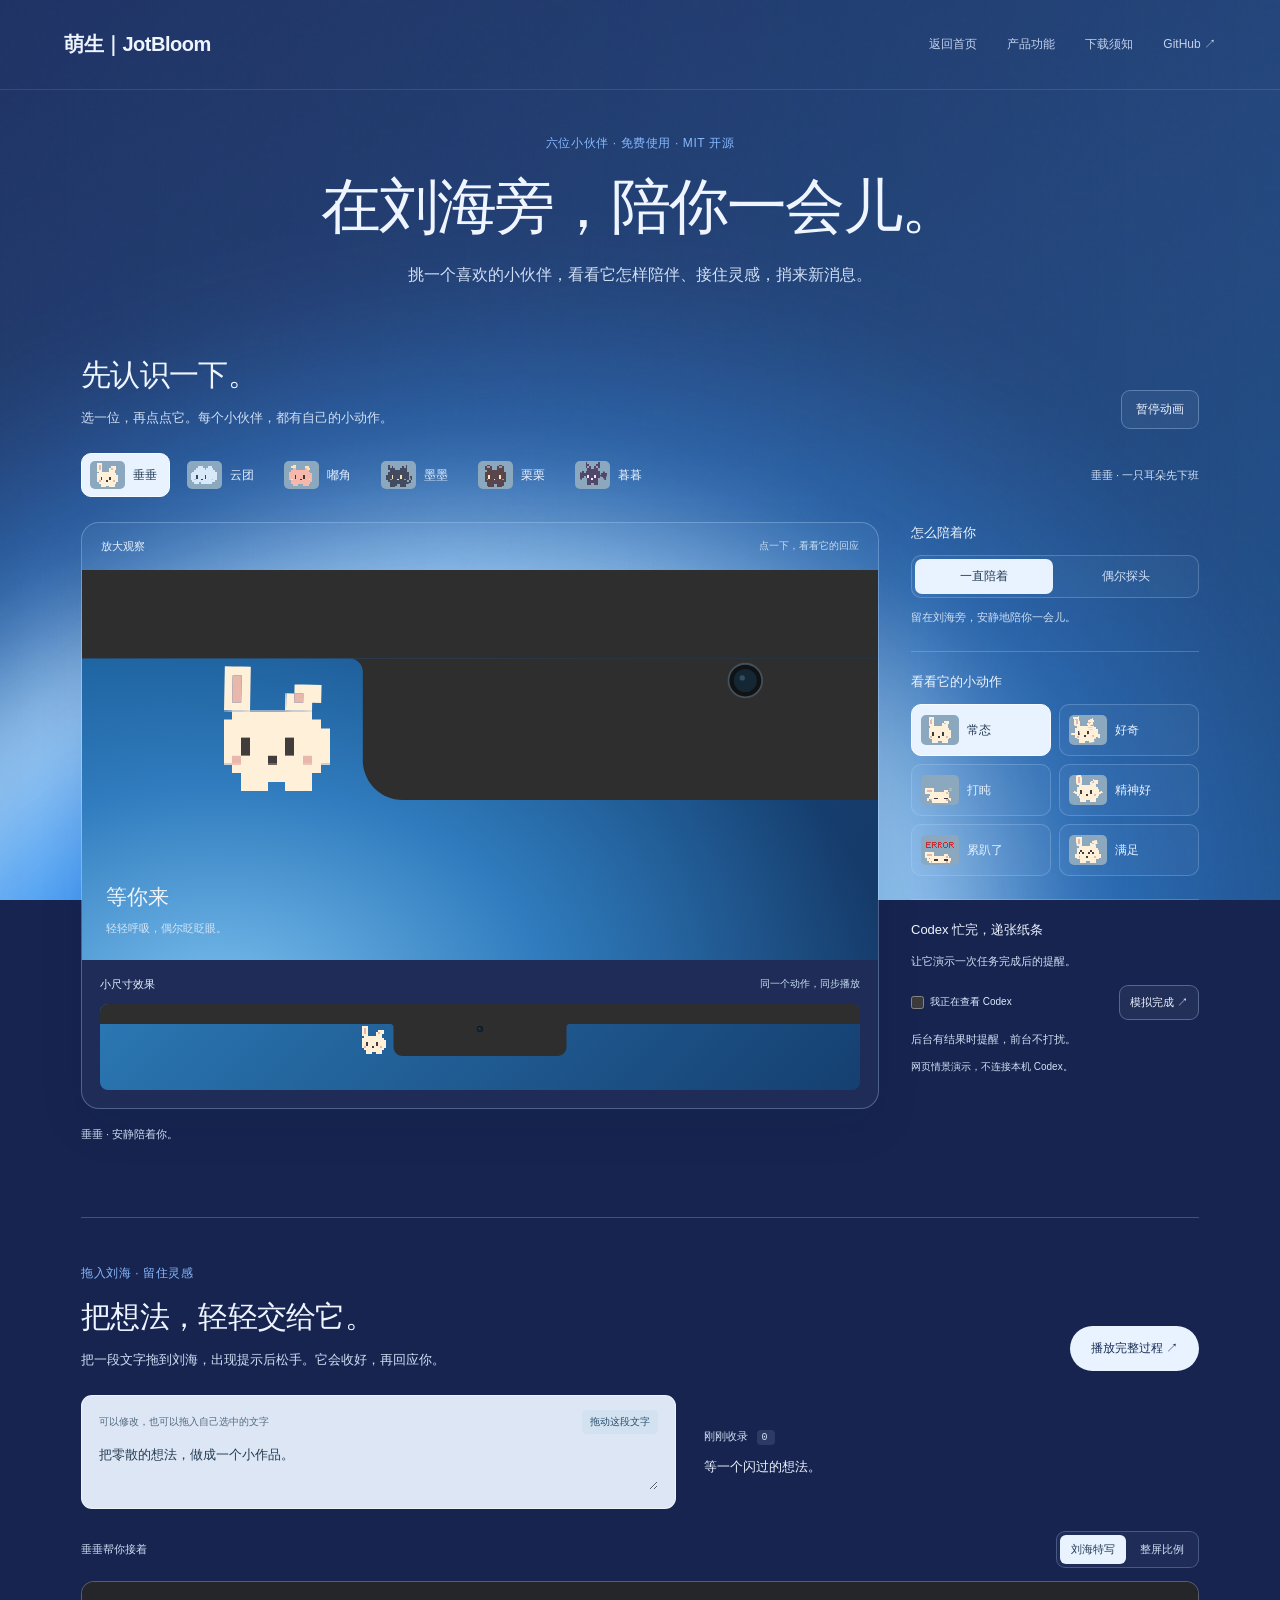
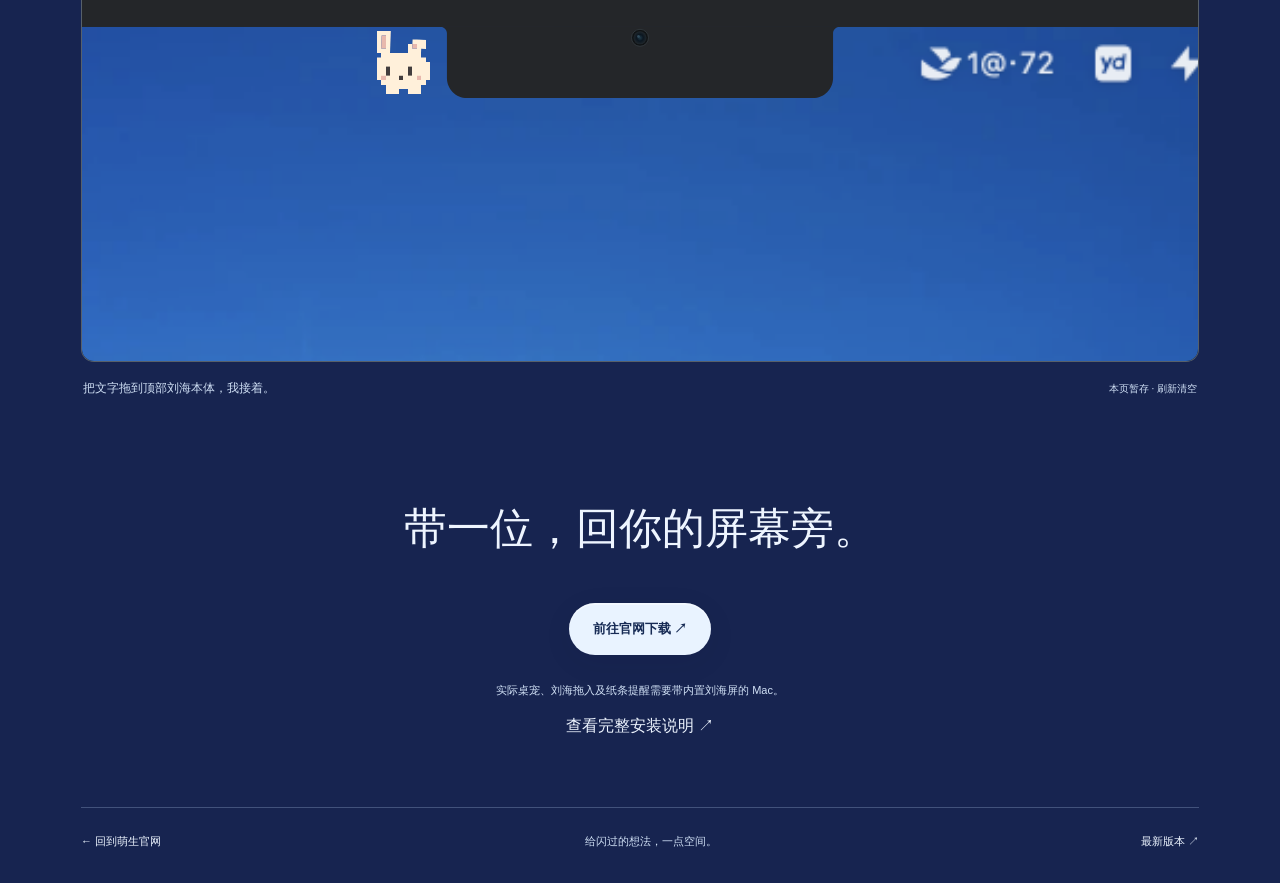
==== commit 986f0730: "Publish Mac 1.0.8 version and downloads" ====
--- a/companions/index.html
+++ b/companions/index.html
@@ -63,5 +63,5 @@
  <div id="capture-drag-ghost" aria-hidden="true">一段灵感</div>
 </section>
 <section class="experience-download"><h2>带一位，回你的屏幕旁。</h2><a class="pill" href="../">前往官网下载 ↗</a><p class="experience-footnote">实际桌宠、刘海拖入及纸条提醒需要带内置刘海屏的 Mac。</p><a class="text-link" href="../#before">查看完整安装说明 ↗</a></section>
-<footer class="experience-footer"><a href="../">← 回到萌生官网</a><span>给闪过的想法，一点空间。</span><a href="https://github.com/FengLi-AI/JotBloom-Notch-Assistant/releases/tag/v1.0.7">最新版本 ↗</a></footer>
+<footer class="experience-footer"><a href="../">← 回到萌生官网</a><span>给闪过的想法，一点空间。</span><a href="https://github.com/FengLi-AI/JotBloom-Notch-Assistant/releases/tag/v1.0.8">最新版本 ↗</a></footer>
 </main></body></html>
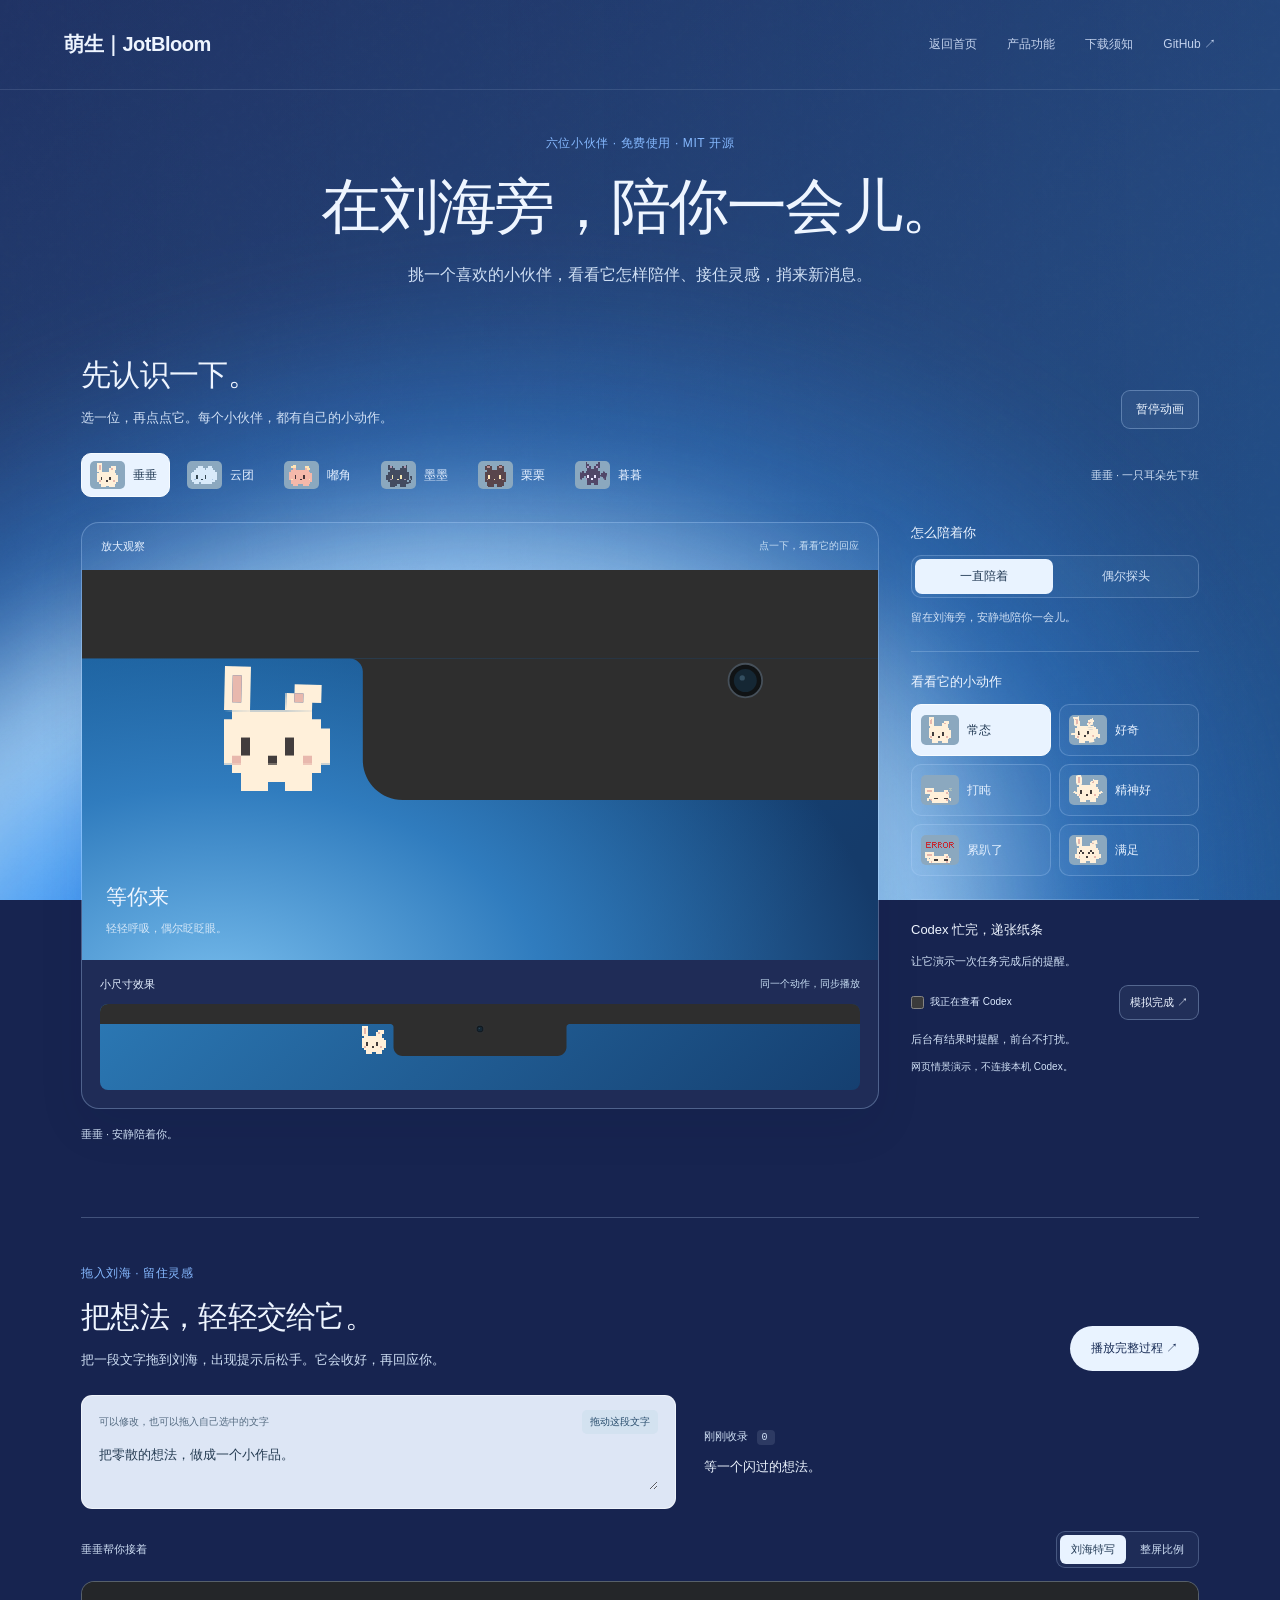
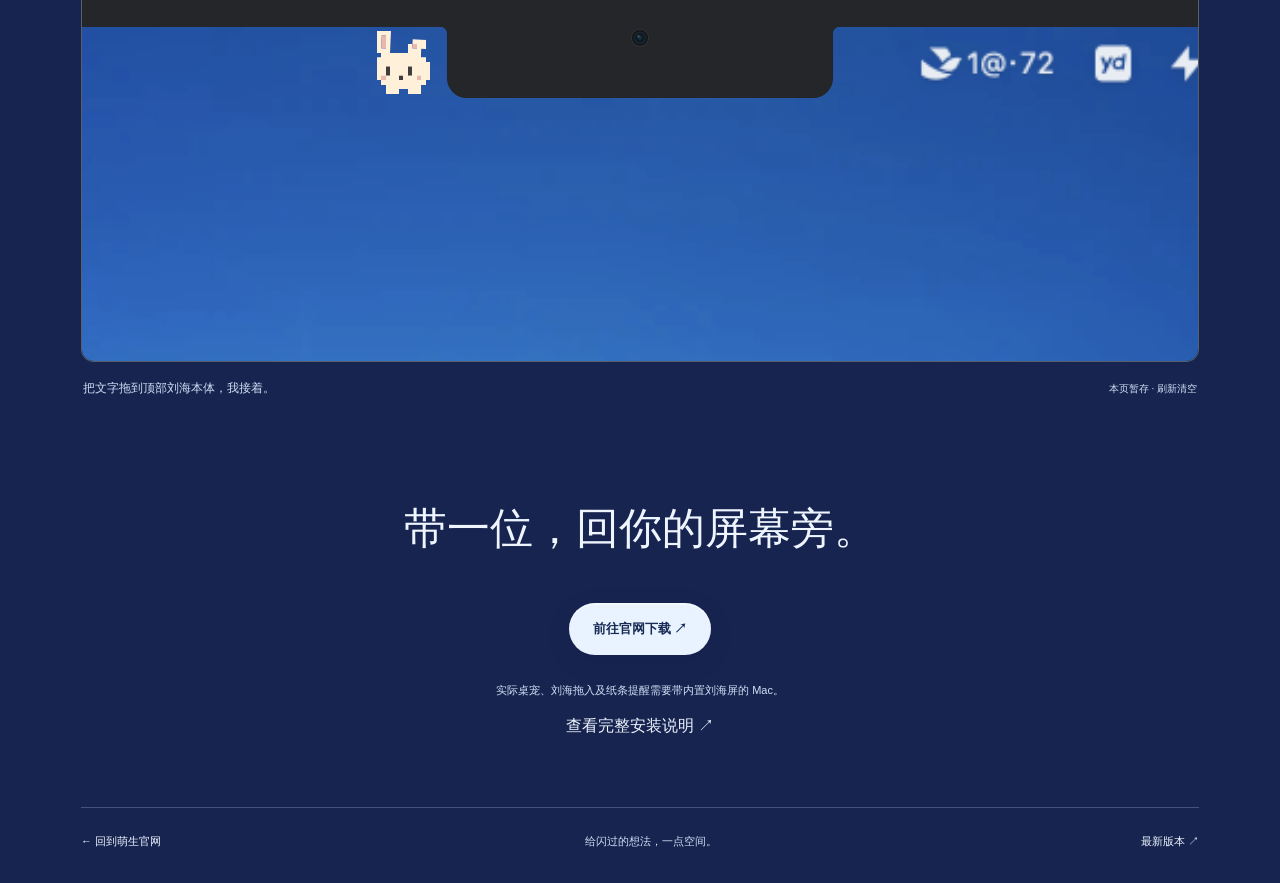
==== commit 05b43fd0: "Publish Mac 1.0.9 version and downloads" ====
--- a/companions/index.html
+++ b/companions/index.html
@@ -63,5 +63,5 @@
  <div id="capture-drag-ghost" aria-hidden="true">一段灵感</div>
 </section>
 <section class="experience-download"><h2>带一位，回你的屏幕旁。</h2><a class="pill" href="../">前往官网下载 ↗</a><p class="experience-footnote">实际桌宠、刘海拖入及纸条提醒需要带内置刘海屏的 Mac。</p><a class="text-link" href="../#before">查看完整安装说明 ↗</a></section>
-<footer class="experience-footer"><a href="../">← 回到萌生官网</a><span>给闪过的想法，一点空间。</span><a href="https://github.com/FengLi-AI/JotBloom-Notch-Assistant/releases/tag/v1.0.8">最新版本 ↗</a></footer>
+<footer class="experience-footer"><a href="../">← 回到萌生官网</a><span>给闪过的想法，一点空间。</span><a href="https://github.com/FengLi-AI/JotBloom-Notch-Assistant/releases/tag/v1.0.9">最新版本 ↗</a></footer>
 </main></body></html>
